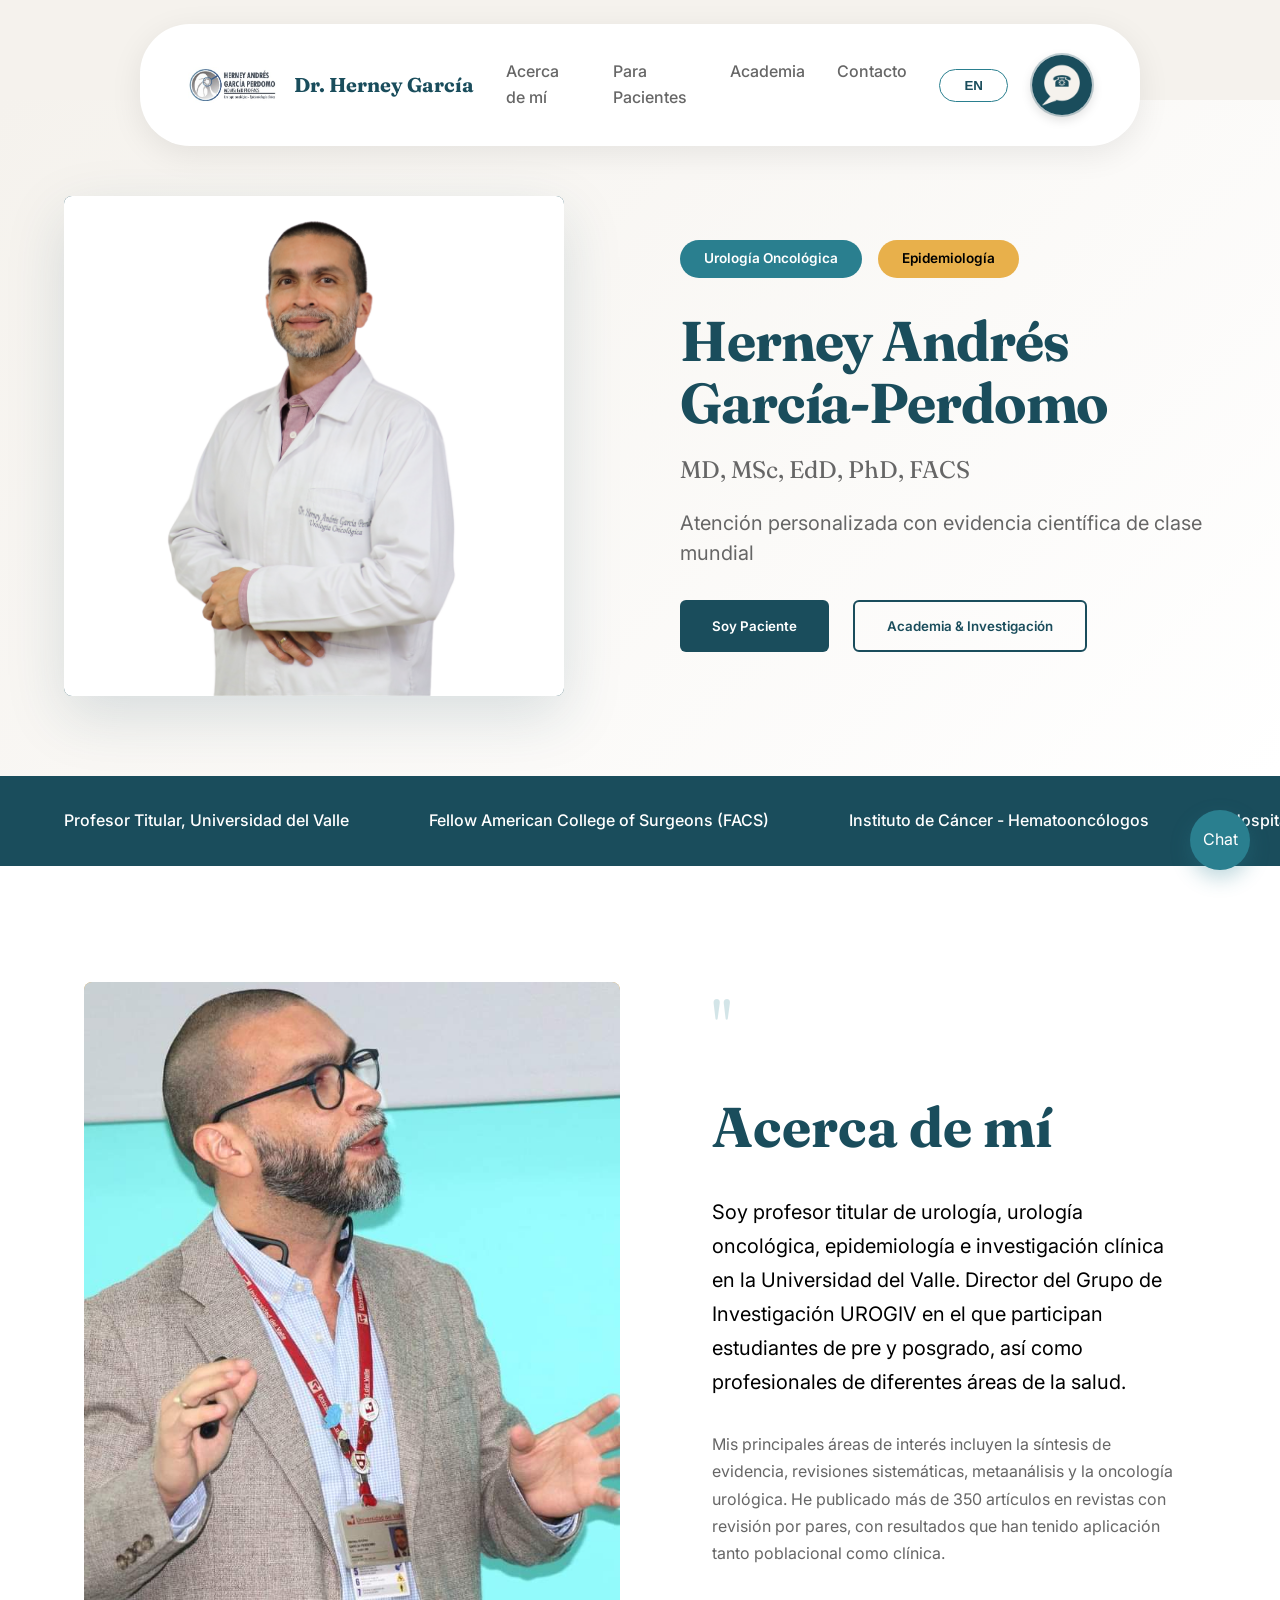
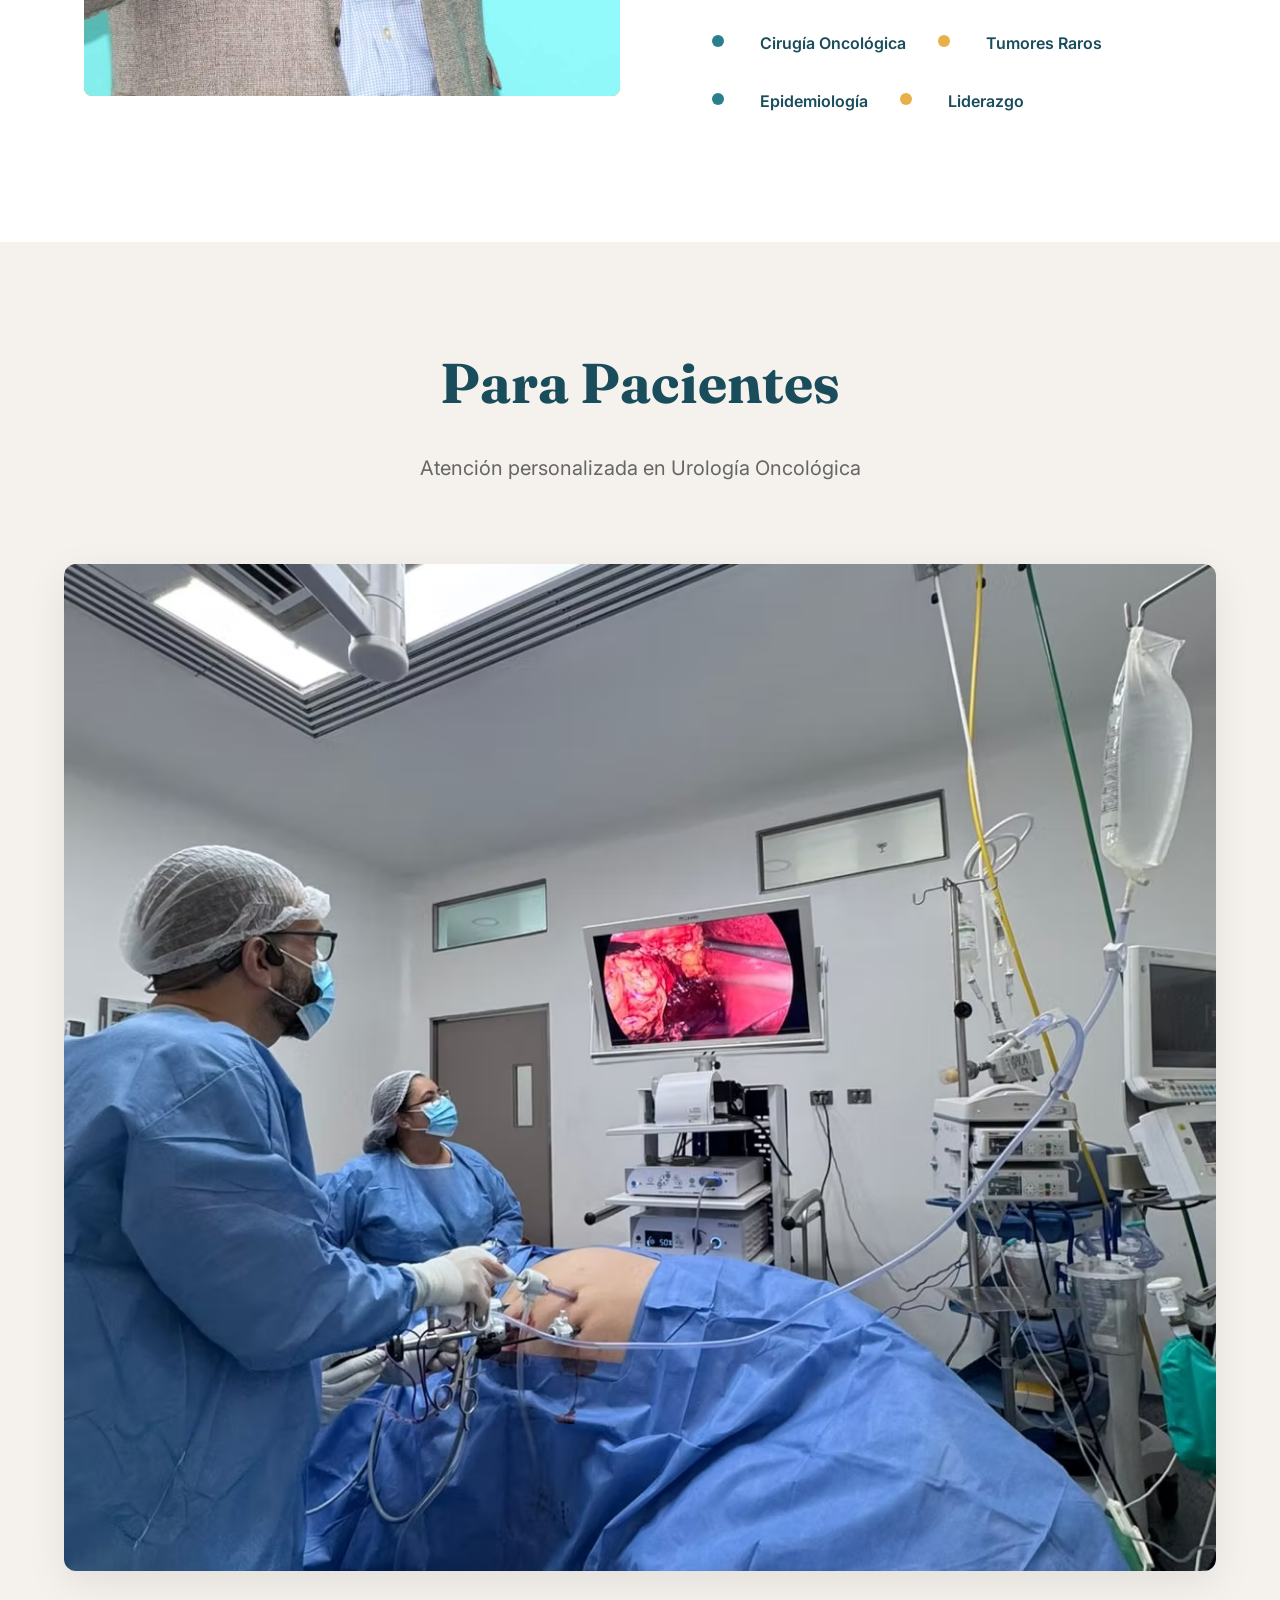
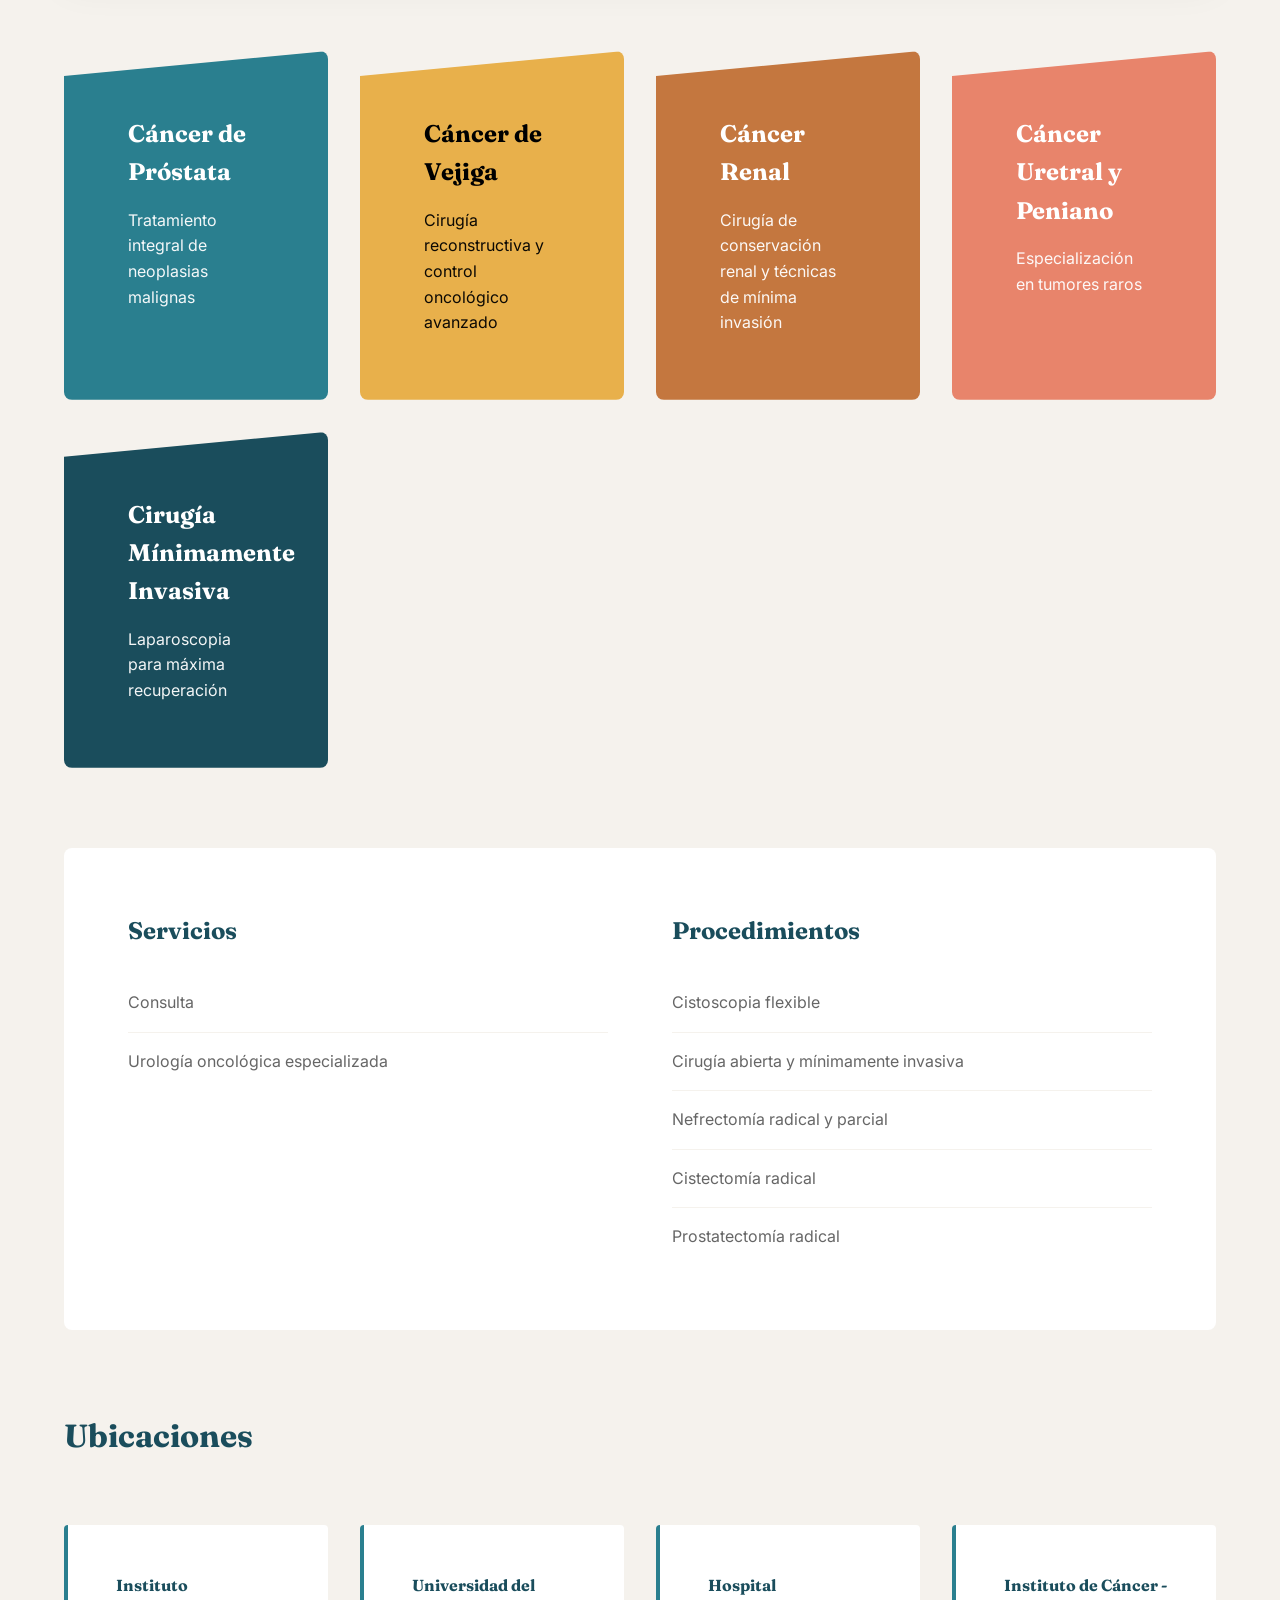
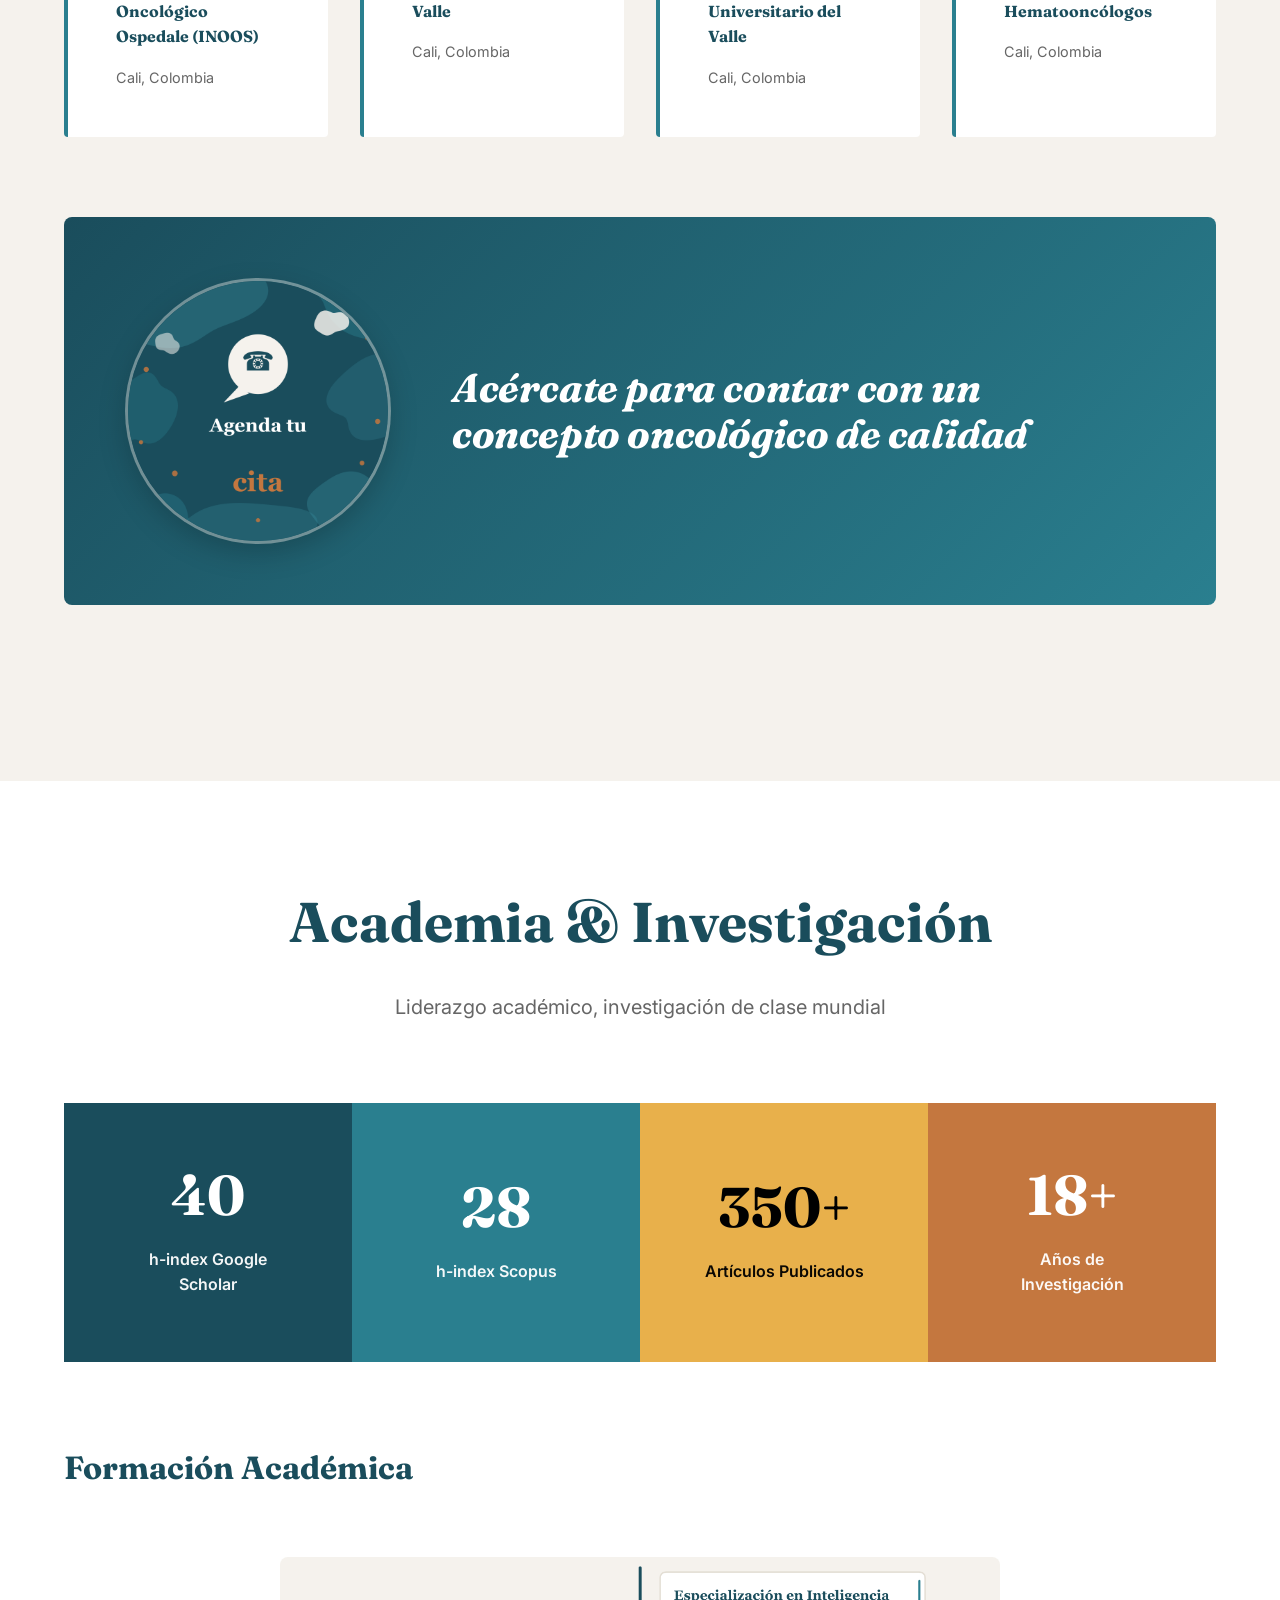
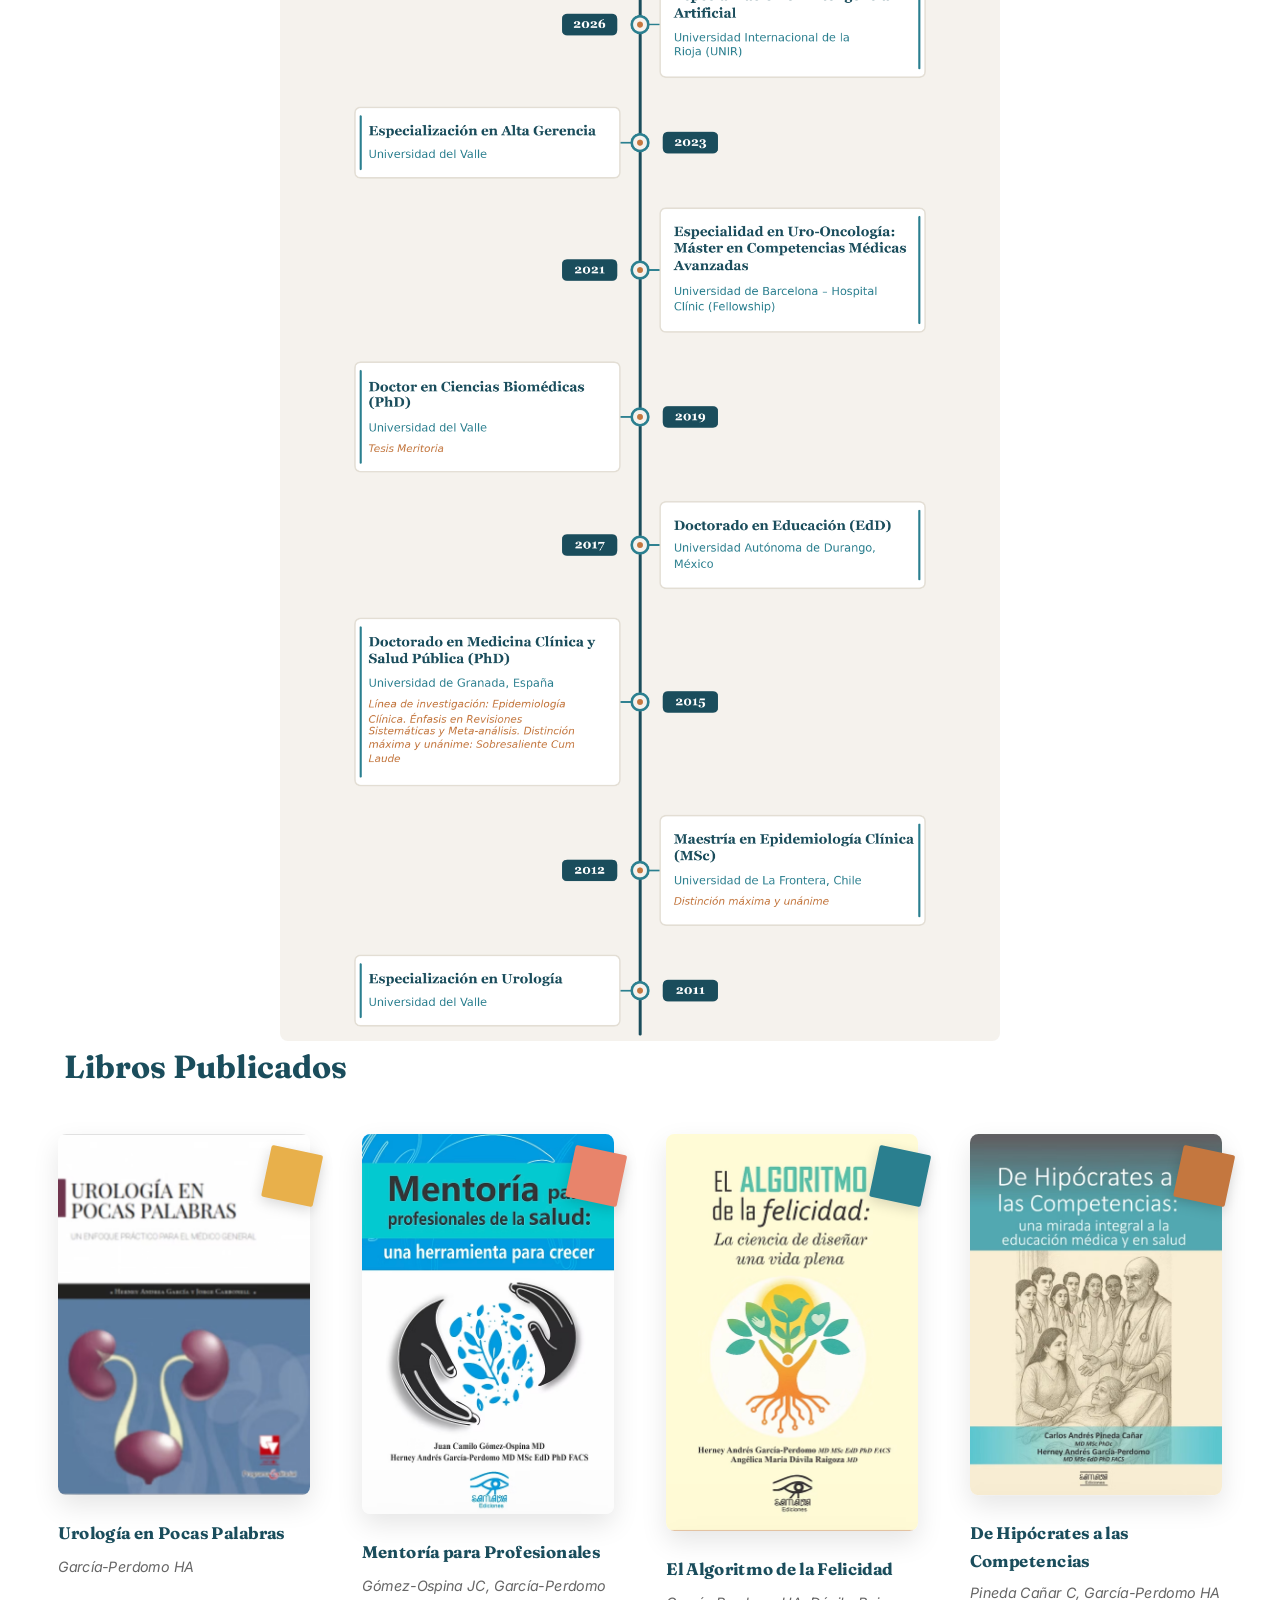
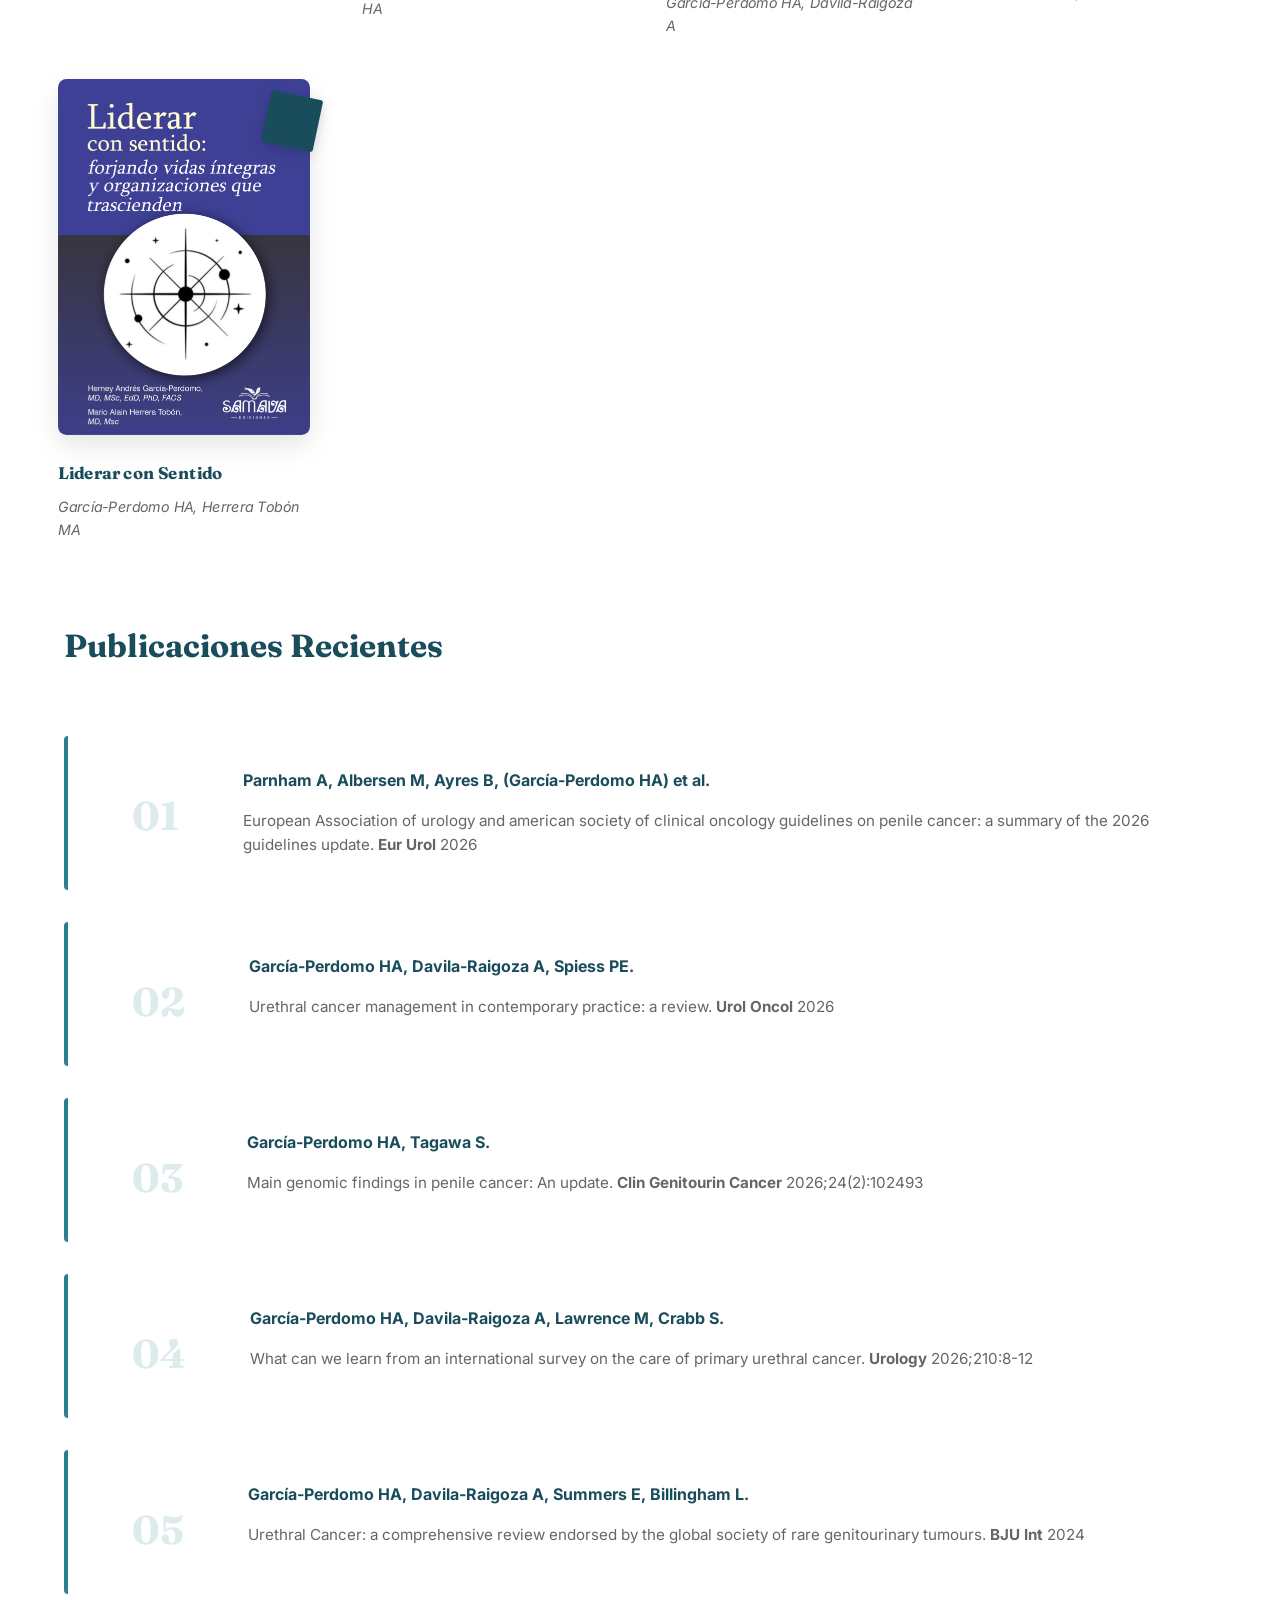
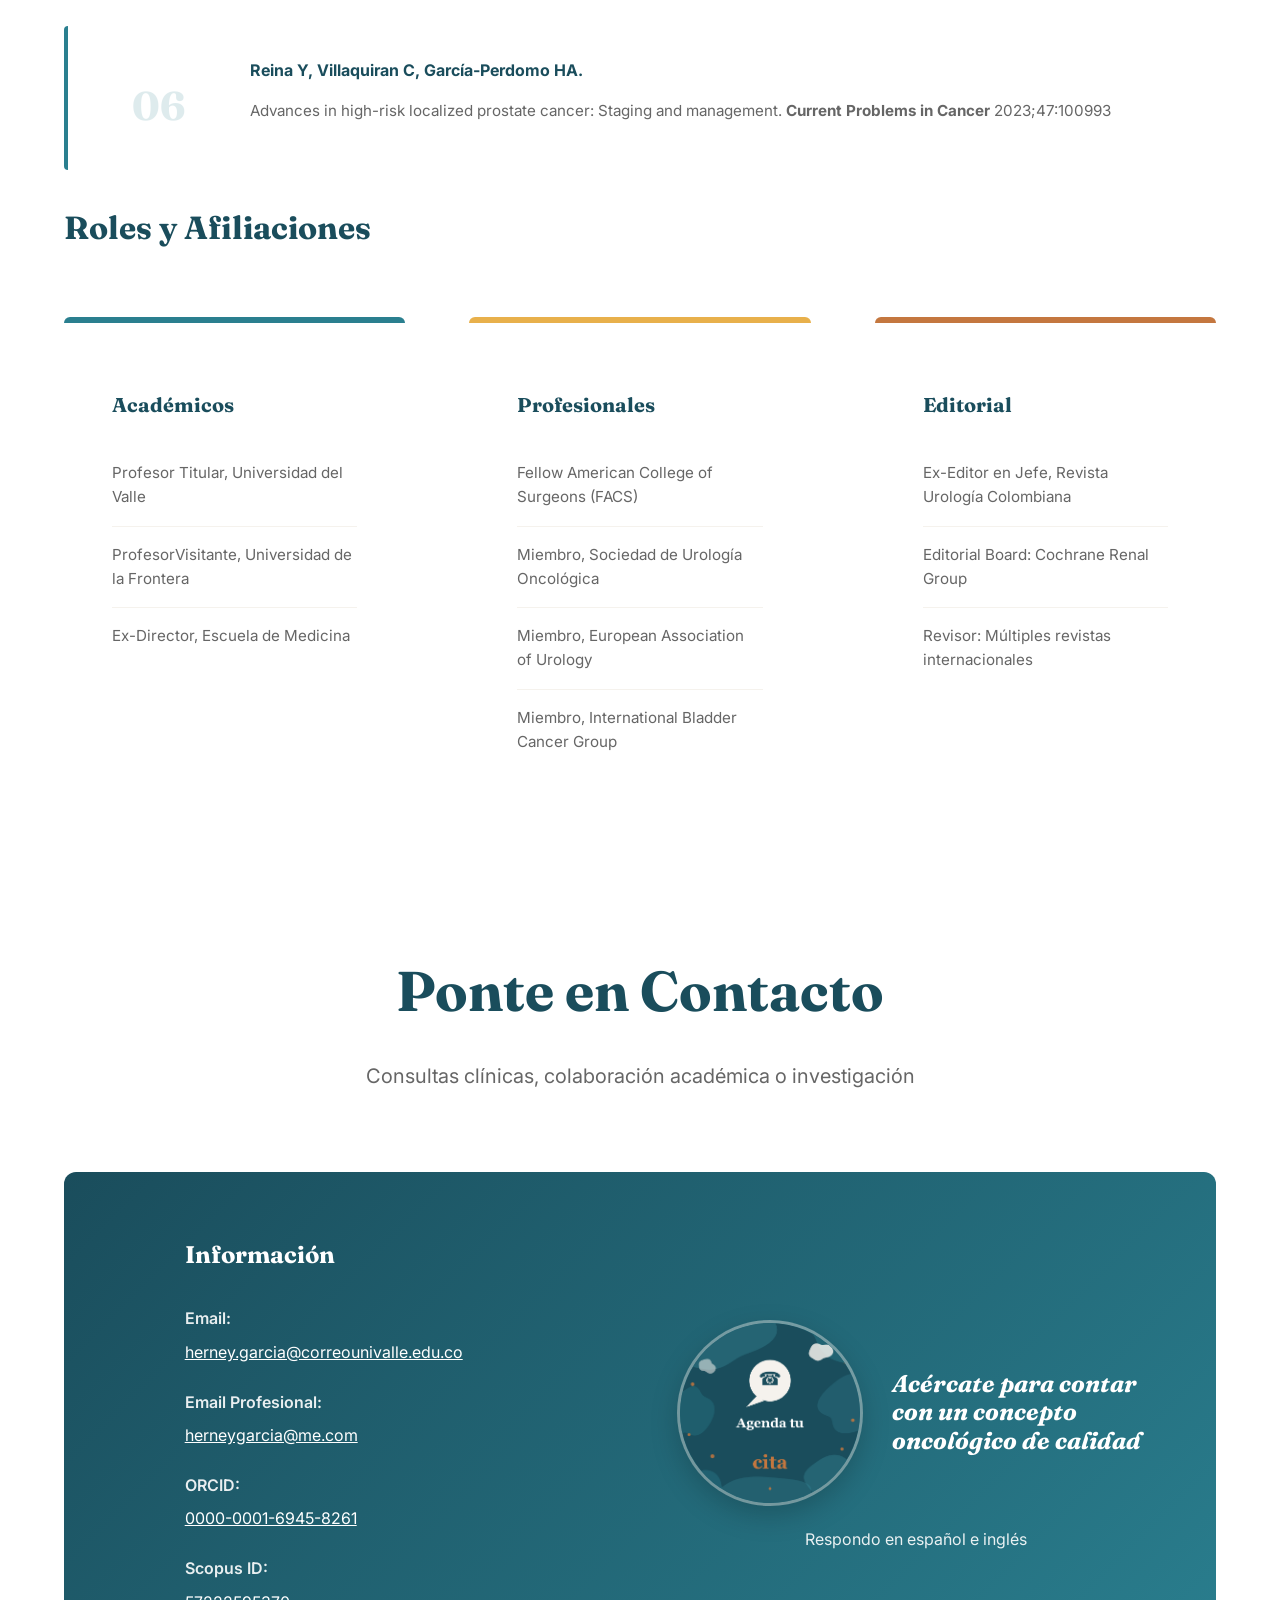
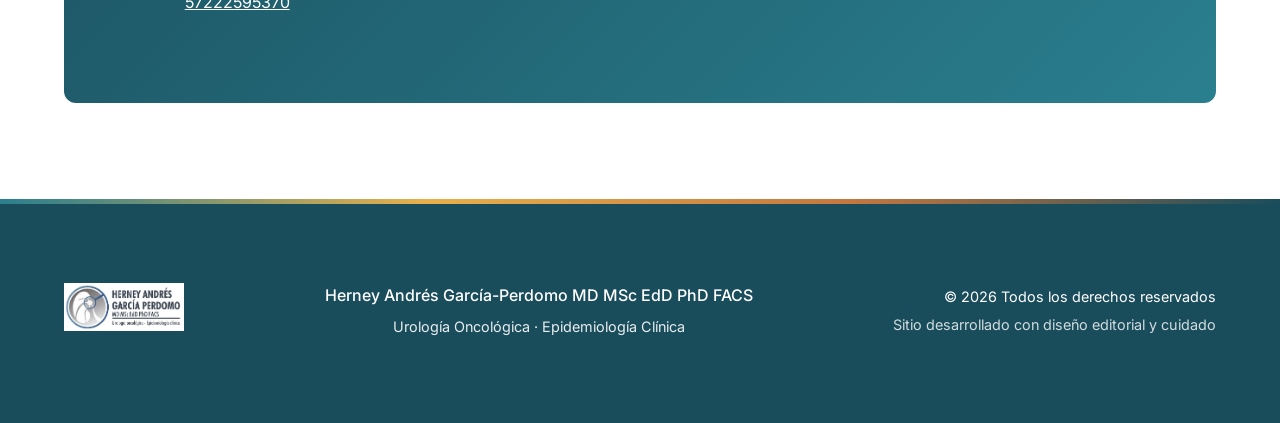
==== index.html @ b197c97f "Landing page bilingüe del Dr. Herney García-Perdomo Sitio estático (HTML/CSS/JS vanilla) con dos pág" ====
<!DOCTYPE html>
<html lang="es">

<head>
  <meta charset="UTF-8">
  <meta name="viewport" content="width=device-width, initial-scale=1.0">
  <title>Dr. Herney García-Perdomo | Urología Oncológica</title>
  <meta name="description" content="Especialista en Urología Oncológica y Epidemiología Clínica. Cali, Colombia.">

  <link rel="icon" href="favicon.ico" sizes="any">
  <link rel="icon" type="image/png" href="assets/favicon-512.png">
  <link rel="apple-touch-icon" href="assets/apple-touch-icon.png">

  <link rel="preconnect" href="https://fonts.googleapis.com">
  <link rel="preconnect" href="https://fonts.gstatic.com" crossorigin>
  <link href="https://fonts.googleapis.com/css2?family=Fraunces:ital,opsz,wght@0,72,600;0,72,700;1,72,700&family=Inter:wght@400;500;600&display=swap" rel="stylesheet">

  <link rel="stylesheet" href="styles.css">
</head>

<body lang="es">

  <!-- Floating Pill Navbar -->
  <nav class="navbar" id="navbar">
    <div class="navbar-container">
      <div class="navbar-logo">
        <img src="assets/logo.jpg" alt="Dr. Herney García-Perdomo" class="logo-mark">
        <span class="logo-text">Dr. Herney García</span>
      </div>

      <div class="navbar-menu">
        <a href="#acerca" class="nav-link" data-es="Acerca de mí" data-en="About Me"></a>
        <a href="#pacientes" class="nav-link" data-es="Para Pacientes" data-en="For Patients"></a>
        <a href="#academia" class="nav-link" data-es="Academia" data-en="Academia"></a>
        <a href="#contact" class="nav-link" data-es="Contacto" data-en="Contact"></a>
      </div>

      <div class="navbar-actions">
        <button class="lang-toggle" id="langToggle" aria-label="Cambiar idioma">
          <span class="lang-es">ES</span>
          <span class="lang-en">EN</span>
        </button>
        <a href="consulta-virtual.html" class="cta-circle-link cta-circle-nav">
          <img class="cta-circle" src="assets/cta_icon_circle.png" alt="Agenda tu cita"
            data-alt-es="Agenda tu cita" data-alt-en="Book your appointment">
        </a>
      </div>
    </div>
  </nav>

  <!-- Hero Section -->
  <section class="hero" id="hero">
    <div class="hero-container">
      <div class="hero-image">
        <div class="hero-blob">
          <img src="assets/portrait.png" alt="Dr. Herney Andrés García-Perdomo" class="hero-portrait">
        </div>
      </div>

      <div class="hero-content">
        <div class="hero-badges">
          <span class="badge" data-es="Urología Oncológica" data-en="Urologic Oncology"></span>
          <span class="badge" data-es="Epidemiología" data-en="Epidemiology"></span>
        </div>

        <h1 class="hero-title">
          <span class="title-line">Herney Andrés</span>
          <span class="title-line">García-Perdomo</span>
          <span class="hero-credentials">MD, MSc, EdD, PhD, FACS</span>
        </h1>

        <p class="hero-tagline" data-es="Atención personalizada con evidencia científica de clase mundial"
          data-en="Personalized care backed by world-class scientific evidence"></p>

        <div class="hero-buttons">
          <button class="btn btn-primary" id="btnPatients" data-es="Soy Paciente" data-en="I'm a Patient"></button>
          <button class="btn btn-secondary" id="btnAcademia" data-es="Academia & Investigación" data-en="Academia & Research"></button>
        </div>
      </div>
    </div>

    <!-- Floating Contact Button -->
    <a href="mailto:herney.garcia@correounivalle.edu.co?subject=Contacto&body=Hola%20Dr.%20García,%20me%20gustaría%20comunicarme%20contigo" class="floating-whatsapp" data-es="Chat" data-en="Chat" aria-label="Contact">
      <svg width="24" height="24" viewBox="0 0 24 24" fill="none" stroke="currentColor" stroke-width="2">
        <path d="M21 15a2 2 0 0 1-2 2H7l-4 4V5a2 2 0 0 1 2-2h14a2 2 0 0 1 2 2z"></path>
      </svg>
    </a>
  </section>

  <!-- Affiliations Marquee -->
  <section class="affiliations-marquee">
    <div class="marquee-container">
      <div class="marquee-content" id="marqueeContent">
        <span data-es="Profesor Titular, Universidad del Valle" data-en="Full Professor, Universidad del Valle"></span>
        <span data-es="Fellow American College of Surgeons (FACS)" data-en="Fellow American College of Surgeons (FACS)"></span>
        <span data-es="Instituto de Cáncer - Hematooncólogos" data-en="Instituto de Cáncer - Hematooncólogos"></span>
        <span data-es="Hospital Universitario del Valle" data-en="Hospital Universitario del Valle"></span>
        <span data-es="Instituto Oncológico Ospedale (INOOS)" data-en="Instituto Oncológico Ospedale (INOOS)"></span>
      </div>
    </div>
  </section>

  <!-- About Section -->
  <section class="section about" id="acerca">
    <div class="about-container">
      <div class="about-visual">
        <div class="about-frame">
          <img src="assets/about-portrait.jpg" alt="Dr. Herney García" class="about-image">
        </div>
      </div>

      <div class="about-content">
        <div class="about-mark">"</div>
        <h2 class="section-title" data-es="Acerca de mí" data-en="About Me"></h2>
        <p class="about-bio" data-es="Soy profesor titular de urología, urología oncológica, epidemiología e investigación clínica en la Universidad del Valle. Director del Grupo de Investigación UROGIV en el que participan estudiantes de pre y posgrado, así como profesionales de diferentes áreas de la salud."
          data-en="I am a full professor of urology, urologic oncology, epidemiology, and clinical research at Universidad del Valle. I direct the UROGIV Research Group, where undergraduate and graduate students work alongside healthcare professionals from different fields."></p>
        <p class="about-bio-extended" data-es="Mis principales áreas de interés incluyen la síntesis de evidencia, revisiones sistemáticas, metaanálisis y la oncología urológica. He publicado más de 350 artículos en revistas con revisión por pares, con resultados que han tenido aplicación tanto poblacional como clínica."
          data-en="My main areas of interest include evidence synthesis, systematic reviews, meta-analyses, and urologic oncology. I have published more than 350 peer-reviewed articles, with findings applied at both the population and clinical level."></p>

        <div class="trajectory-dots">
          <div class="trajectory-dot">
            <span class="dot-label" data-es="Cirugía Oncológica" data-en="Oncologic Surgery"></span>
          </div>
          <div class="trajectory-dot">
            <span class="dot-label" data-es="Tumores Raros" data-en="Rare Tumors"></span>
          </div>
          <div class="trajectory-dot">
            <span class="dot-label" data-es="Epidemiología" data-en="Epidemiology"></span>
          </div>
          <div class="trajectory-dot">
            <span class="dot-label" data-es="Liderazgo" data-en="Leadership"></span>
          </div>
        </div>
      </div>
    </div>
  </section>

  <!-- Patients Section -->
  <section class="section patients" id="pacientes">
    <div class="section-header">
      <h2 class="section-title" data-es="Para Pacientes" data-en="For Patients"></h2>
      <p class="section-subtitle" data-es="Atención personalizada en Urología Oncológica" data-en="Personalized Urologic Oncology Care"></p>
    </div>

    <div class="section-content">
      <!-- Surgery Visual -->
      <div class="surgery-showcase">
        <img src="assets/surgery.avif" alt="En quirófano" class="surgery-image">
      </div>

      <!-- Conditions Grid - Diagonal Cut Cards -->
      <div class="conditions-grid">
        <div class="condition-card condition-1">
          <h3 data-es="Cáncer de Próstata" data-en="Prostate Cancer"></h3>
          <p data-es="Tratamiento integral de neoplasias malignas" data-en="Comprehensive treatment of malignancies"></p>
        </div>
        <div class="condition-card condition-2">
          <h3 data-es="Cáncer de Vejiga" data-en="Bladder Cancer"></h3>
          <p data-es="Cirugía reconstructiva y control oncológico avanzado" data-en="Reconstructive surgery and advanced oncologic control"></p>
        </div>
        <div class="condition-card condition-3">
          <h3 data-es="Cáncer Renal" data-en="Kidney Cancer"></h3>
          <p data-es="Cirugía de conservación renal y técnicas de mínima invasión" data-en="Nephron-sparing surgery and minimally invasive techniques"></p>
        </div>
        <div class="condition-card condition-4">
          <h3 data-es="Cáncer Uretral y Peniano" data-en="Urethral & Penile Cancer"></h3>
          <p data-es="Especialización en tumores raros" data-en="Specialized care for rare tumors"></p>
        </div>
        <div class="condition-card condition-5">
          <h3 data-es="Cirugía Mínimamente Invasiva" data-en="Minimally Invasive Surgery"></h3>
          <p data-es="Laparoscopia para máxima recuperación" data-en="Laparoscopic techniques for optimal recovery"></p>
        </div>
      </div>

      <!-- Services & Procedures Panel -->
      <div class="services-panel">
        <div class="services-column">
          <h3 data-es="Servicios" data-en="Services"></h3>
          <ul class="services-list">
            <li data-es="Consulta" data-en="Consultation"></li>
            <li data-es="Urología oncológica especializada" data-en="Specialized urologic oncology"></li>
          </ul>
        </div>
        <div class="services-column">
          <h3 data-es="Procedimientos" data-en="Procedures"></h3>
          <ul class="procedures-list">
            <li data-es="Cistoscopia flexible" data-en="Flexible cystoscopy"></li>
            <li data-es="Cirugía abierta y mínimamente invasiva" data-en="Open and minimally invasive surgery"></li>
            <li data-es="Nefrectomía radical y parcial" data-en="Radical and partial nephrectomy"></li>
            <li data-es="Cistectomía radical" data-en="Radical cystectomy"></li>
            <li data-es="Prostatectomía radical" data-en="Radical prostatectomy"></li>
          </ul>
        </div>
      </div>

      <!-- Clinics Grid -->
      <div class="clinics-section">
        <h3 data-es="Ubicaciones" data-en="Locations"></h3>
        <div class="clinics-grid">
          <div class="clinic-card">
            <h4 data-es="Instituto Oncológico Ospedale (INOOS)" data-en="Instituto Oncológico Ospedale (INOOS)"></h4>
            <p data-es="Cali, Colombia" data-en="Cali, Colombia"></p>
          </div>
          <div class="clinic-card">
            <h4 data-es="Universidad del Valle" data-en="Universidad del Valle"></h4>
            <p data-es="Cali, Colombia" data-en="Cali, Colombia"></p>
          </div>
          <div class="clinic-card">
            <h4 data-es="Hospital Universitario del Valle" data-en="Hospital Universitario del Valle"></h4>
            <p data-es="Cali, Colombia" data-en="Cali, Colombia"></p>
          </div>
          <div class="clinic-card">
            <h4 data-es="Instituto de Cáncer - Hematooncólogos" data-en="Instituto de Cáncer - Hematooncólogos"></h4>
            <p data-es="Cali, Colombia" data-en="Cali, Colombia"></p>
          </div>
        </div>
      </div>

      <!-- Patient CTA -->
      <div class="patient-cta">
        <a href="consulta-virtual.html" class="cta-circle-link">
          <img class="cta-circle" src="assets/cta_es_circle.png" alt="Agenda tu cita"
            data-src-es="assets/cta_es_circle.png" data-src-en="assets/cta_en_circle.png"
            data-alt-es="Agenda tu cita" data-alt-en="Book your appointment">
        </a>
        <p class="patient-cta-phrase"
          data-es="Acércate para contar con un concepto oncológico de calidad"
          data-en="Reach out for a quality oncologic assessment"></p>
      </div>
    </div>
  </section>

  <!-- Academia Section -->
  <section class="section academia" id="academia">
    <div class="section-header">
      <h2 class="section-title" data-es="Academia & Investigación" data-en="Academia & Research"></h2>
      <p class="section-subtitle" data-es="Liderazgo académico, investigación de clase mundial" data-en="Academic leadership, world-class research"></p>
    </div>

    <div class="section-content">
      <!-- Research Metrics - Full Bleed Bands -->
      <div class="research-metrics">
        <div class="metric-band metric-1">
          <div class="metric-value">40</div>
          <div class="metric-label" data-es="h-index Google Scholar" data-en="h-index Google Scholar"></div>
        </div>
        <div class="metric-band metric-2">
          <div class="metric-value">28</div>
          <div class="metric-label" data-es="h-index Scopus" data-en="h-index Scopus"></div>
        </div>
        <div class="metric-band metric-3">
          <div class="metric-value">350+</div>
          <div class="metric-label" data-es="Artículos Publicados" data-en="Published Articles"></div>
        </div>
        <div class="metric-band metric-4">
          <div class="metric-value">18+</div>
          <div class="metric-label" data-es="Años de Investigación" data-en="Years of Research"></div>
        </div>
      </div>

      <!-- Education Timeline - Image -->
      <div class="education-section">
        <h3 data-es="Formación Académica" data-en="Formal Education"></h3>
        <div class="education-timeline-image">
          <img id="educationTimelineImg" src="assets/timeline_es.png" alt="Formación Académica" />
        </div>
      </div>

      <!-- Books Section - Fanned Cards -->
      <div class="books-section">
        <h3 data-es="Libros Publicados" data-en="Published Books"></h3>
        <div class="books-grid">
          <a href="https://libros.univalle.edu.co/index.php/programaeditorial/catalog/book/65" target="_blank" rel="noopener" class="book-card book-1">
            <div class="book-cover">
              <img src="assets/urologia.png" alt="Urología en Pocas Palabras" loading="lazy">
            </div>
            <div class="book-tag"></div>
            <div class="book-info">
              <h4 data-es="Urología en Pocas Palabras" data-en="Urology in a Nutshell"></h4>
              <p class="book-author">García-Perdomo HA</p>
            </div>
          </a>
          <a href="https://figshare.com/articles/book/Mentoria_para_profesionales_de_la_salud_Una_herramienta_para_crecer/25604952" target="_blank" rel="noopener" class="book-card book-2">
            <div class="book-cover">
              <img src="assets/mentoria.png" alt="Mentoría" loading="lazy">
            </div>
            <div class="book-tag"></div>
            <div class="book-info">
              <h4 data-es="Mentoría para Profesionales" data-en="Mentoring for Professionals"></h4>
              <p class="book-author">Gómez-Ospina JC, García-Perdomo HA</p>
            </div>
          </a>
          <a href="https://figshare.com/articles/book/El_algoritmo_de_la_felicidad_La_ciencia_de_dise_ar_una_vida_plena/29484134" target="_blank" rel="noopener" class="book-card book-3">
            <div class="book-cover">
              <img src="assets/felicidad.png" alt="El Algoritmo de la Felicidad" loading="lazy">
            </div>
            <div class="book-tag"></div>
            <div class="book-info">
              <h4 data-es="El Algoritmo de la Felicidad" data-en="The Algorithm of Happiness"></h4>
              <p class="book-author">García-Perdomo HA, Dávila-Raigoza A</p>
            </div>
          </a>
          <a href="https://figshare.com/articles/book/De_hipocrates_a_las_competencias_una_mirada_integral_a_la_educacion_medica_y_en_salud/31136665" target="_blank" rel="noopener" class="book-card book-4">
            <div class="book-cover">
              <img src="assets/hipocrates.png" alt="De Hipócrates" loading="lazy">
            </div>
            <div class="book-tag"></div>
            <div class="book-info">
              <h4 data-es="De Hipócrates a las Competencias" data-en="From Hippocrates to Competencies"></h4>
              <p class="book-author">Pineda Cañar C, García-Perdomo HA</p>
            </div>
          </a>
          <a href="https://doi.org/10.6084/m9.figshare.33111854" target="_blank" rel="noopener" class="book-card book-5">
            <div class="book-cover">
              <img src="assets/liderazgo.png" alt="Liderar con Sentido" loading="lazy">
            </div>
            <div class="book-tag"></div>
            <div class="book-info">
              <h4 data-es="Liderar con Sentido" data-en="Leading with Purpose"></h4>
              <p class="book-author">García-Perdomo HA, Herrera Tobón MA</p>
            </div>
          </a>
        </div>
      </div>

      <!-- Publications - Numbered Magazine Style -->
      <div class="publications-section">
        <h3 data-es="Publicaciones Recientes" data-en="Recent Publications"></h3>
        <div class="publications-list">
          <div class="publication-item">
            <span class="pub-number">01</span>
            <div class="pub-content">
              <p class="publication-title">Parnham A, Albersen M, Ayres B, (García-Perdomo HA) et al.</p>
              <p class="publication-details">European Association of urology and american society of clinical oncology guidelines on penile cancer: a summary of the 2026 guidelines update. <strong>Eur Urol</strong> 2026</p>
            </div>
          </div>
          <div class="publication-item">
            <span class="pub-number">02</span>
            <div class="pub-content">
              <p class="publication-title">García-Perdomo HA, Davila-Raigoza A, Spiess PE.</p>
              <p class="publication-details">Urethral cancer management in contemporary practice: a review. <strong>Urol Oncol</strong> 2026</p>
            </div>
          </div>
          <div class="publication-item">
            <span class="pub-number">03</span>
            <div class="pub-content">
              <p class="publication-title">García-Perdomo HA, Tagawa S.</p>
              <p class="publication-details">Main genomic findings in penile cancer: An update. <strong>Clin Genitourin Cancer</strong> 2026;24(2):102493</p>
            </div>
          </div>
          <div class="publication-item">
            <span class="pub-number">04</span>
            <div class="pub-content">
              <p class="publication-title">García-Perdomo HA, Davila-Raigoza A, Lawrence M, Crabb S.</p>
              <p class="publication-details">What can we learn from an international survey on the care of primary urethral cancer. <strong>Urology</strong> 2026;210:8-12</p>
            </div>
          </div>
          <div class="publication-item">
            <span class="pub-number">05</span>
            <div class="pub-content">
              <p class="publication-title">García-Perdomo HA, Davila-Raigoza A, Summers E, Billingham L.</p>
              <p class="publication-details">Urethral Cancer: a comprehensive review endorsed by the global society of rare genitourinary tumours. <strong>BJU Int</strong> 2024</p>
            </div>
          </div>
          <div class="publication-item">
            <span class="pub-number">06</span>
            <div class="pub-content">
              <p class="publication-title">Reina Y, Villaquiran C, García-Perdomo HA.</p>
              <p class="publication-details">Advances in high-risk localized prostate cancer: Staging and management. <strong>Current Problems in Cancer</strong> 2023;47:100993</p>
            </div>
          </div>
        </div>
      </div>

      <!-- Roles & Affiliations -->
      <div class="roles-section">
        <h3 data-es="Roles y Afiliaciones" data-en="Roles & Affiliations"></h3>
        <div class="roles-grid">
          <div class="role-card role-academic">
            <div class="role-tab"></div>
            <h4 data-es="Académicos" data-en="Academic"></h4>
            <ul>
              <li data-es="Profesor Titular, Universidad del Valle" data-en="Full Professor, Universidad del Valle"></li>
              <li data-es="ProfesorVisitante, Universidad de la Frontera" data-en="Visiting Professor, Universidad de la Frontera"></li>
              <li data-es="Ex-Director, Escuela de Medicina" data-en="Former Director, Escuela de Medicina"></li>
            </ul>
          </div>
          <div class="role-card role-professional">
            <div class="role-tab"></div>
            <h4 data-es="Profesionales" data-en="Professional"></h4>
            <ul>
              <li data-es="Fellow American College of Surgeons (FACS)" data-en="Fellow American College of Surgeons (FACS)"></li>
              <li data-es="Miembro, Sociedad de Urología Oncológica" data-en="Member, Society of Urologic Oncology"></li>
              <li data-es="Miembro, European Association of Urology" data-en="Member, European Association of Urology"></li>
              <li data-es="Miembro, International Bladder Cancer Group" data-en="Member, International Bladder Cancer Group"></li>
            </ul>
          </div>
          <div class="role-card role-editorial">
            <div class="role-tab"></div>
            <h4 data-es="Editorial" data-en="Editorial"></h4>
            <ul>
              <li data-es="Ex-Editor en Jefe, Revista Urología Colombiana" data-en="Former Editor-in-Chief, Revista Urología Colombiana"></li>
              <li data-es="Editorial Board: Cochrane Renal Group" data-en="Editorial Board: Cochrane Renal Group"></li>
              <li data-es="Revisor: Múltiples revistas internacionales" data-en="Reviewer: multiple international journals"></li>
            </ul>
          </div>
        </div>
      </div>
    </div>
  </section>

  <!-- Contact Section -->
  <section class="section contact" id="contact">
    <div class="contact-header">
      <h2 class="section-title" data-es="Ponte en Contacto" data-en="Get in Touch"></h2>
      <p class="section-subtitle" data-es="Consultas clínicas, colaboración académica o investigación"
        data-en="Clinical consultations, academic collaboration, or research inquiries"></p>
    </div>

    <div class="contact-container">
      <div class="contact-details">
        <h3 data-es="Información" data-en="Information"></h3>
        <div class="contact-item">
          <span data-es="Email:" data-en="Email:"></span>
          <a href="mailto:herney.garcia@correounivalle.edu.co">herney.garcia@correounivalle.edu.co</a>
        </div>
        <div class="contact-item">
          <span data-es="Email Profesional:" data-en="Professional Email:"></span>
          <a href="mailto:herneygarcia@me.com">herneygarcia@me.com</a>
        </div>
        <div class="contact-item">
          <span data-es="ORCID:" data-en="ORCID:"></span>
          <a href="https://orcid.org/0000-0001-6945-8261" target="_blank">0000-0001-6945-8261</a>
        </div>
        <div class="contact-item">
          <span data-es="Scopus ID:" data-en="Scopus ID:"></span>
          <a href="https://www.scopus.com/authid/detail.uri?authorId=57222595370" target="_blank">57222595370</a>
        </div>
      </div>

      <div class="contact-cta">
        <div class="contact-cta-row">
          <a href="consulta-virtual.html" class="cta-circle-link">
            <img class="cta-circle" src="assets/cta_es_circle.png" alt="Agenda tu cita"
              data-src-es="assets/cta_es_circle.png" data-src-en="assets/cta_en_circle.png"
              data-alt-es="Agenda tu cita" data-alt-en="Book your appointment">
          </a>
          <p class="contact-cta-phrase"
            data-es="Acércate para contar con un concepto oncológico de calidad"
            data-en="Reach out for a quality oncologic assessment"></p>
        </div>
        <p class="contact-note" data-es="Respondo en español e inglés" data-en="I respond in Spanish and English"></p>
      </div>
    </div>
  </section>

  <!-- Footer -->
  <footer class="footer">
    <div class="footer-stripe"></div>
    <div class="footer-content">
      <div class="footer-logo">
        <img src="assets/logo.jpg" alt="Dr. Herney García-Perdomo" class="footer-logo-img">
      </div>
      <div class="footer-center">
        <p class="footer-name">Herney Andrés García-Perdomo MD MSc EdD PhD FACS</p>
        <p class="footer-specialty" data-es="Urología Oncológica · Epidemiología Clínica" data-en="Urologic Oncology · Clinical Epidemiology"></p>
      </div>
      <div class="footer-right">
        <p data-es="© 2026 Todos los derechos reservados" data-en="© 2026 All rights reserved"></p>
        <p class="footer-credit" data-es="Sitio desarrollado con diseño editorial y cuidado" data-en="Site crafted with editorial design and care"></p>
      </div>
    </div>
  </footer>

  <script src="script.js"></script>
</body>

</html>
---- styles.css ----
/* ========================================
   V2 BOLD EDITORIAL REDESIGN
   ======================================== */

:root {
  /* Brand Color Palette */
  --color-navy: #1a4d5c;
  --color-teal: #2a7f8f;
  --color-cream: #f5f2ed;
  --color-orange: #c4773f;
  --color-mustard: #e8b04b;
  --color-terracotta: #e8846b;
  --color-white: #ffffff;
  --color-black: #000000;
  --color-gray: #666666;

  /* Spacing */
  --spacing-xs: 0.5rem;
  --spacing-sm: 1rem;
  --spacing-md: 1.5rem;
  --spacing-lg: 2rem;
  --spacing-xl: 3rem;
  --spacing-2xl: 4rem;
  --spacing-3xl: 5rem;
  --spacing-4xl: 6rem;

  /* Typography */
  --font-display: 'Fraunces', serif;
  --font-body: 'Inter', sans-serif;
  --font-size-base: 1rem;
  --font-size-lg: 1.25rem;
  --font-size-xl: 1.5rem;
  --font-size-2xl: 2rem;
  --font-size-3xl: 2.5rem;
  --font-size-4xl: 3.5rem;

  /* Z-index */
  --z-navbar: 1000;
  --z-floating: 999;
}

* {
  margin: 0;
  padding: 0;
  box-sizing: border-box;
}

html, body {
  font-family: var(--font-body);
  color: var(--color-black);
  background-color: var(--color-cream);
  line-height: 1.6;
  overflow-x: hidden;
}

@media (prefers-color-scheme: dark) {
  :root:not([data-theme="light"]) {
    --color-cream: #1a1a1a;
    --color-white: #2a2a2a;
    --color-black: #f0f0f0;
    --color-gray: #cccccc;
  }
}

[data-theme="dark"] {
  --color-cream: #1a1a1a;
  --color-white: #2a2a2a;
  --color-black: #f0f0f0;
  --color-gray: #cccccc;
}

/* ========================================
   NAVIGATION - FLOATING PILL
   ======================================== */

.navbar {
  position: fixed;
  top: var(--spacing-md);
  left: 50%;
  transform: translateX(-50%);
  background: var(--color-white);
  border-radius: 50px;
  padding: var(--spacing-sm) var(--spacing-xl);
  box-shadow: 0 8px 32px rgba(0, 0, 0, 0.08);
  z-index: var(--z-navbar);
  width: calc(100% - var(--spacing-2xl));
  max-width: 1000px;
  transition: all 0.3s ease;
}

.navbar.shrink {
  padding: var(--spacing-xs) var(--spacing-lg);
  top: var(--spacing-sm);
}

.navbar-container {
  display: flex;
  align-items: center;
  justify-content: space-between;
  /* 4rem de gap desbordaba el pill: el CTA se salia por el borde derecho */
  gap: var(--spacing-lg);
}

.navbar-logo {
  display: flex;
  align-items: center;
  gap: var(--spacing-sm);
  font-family: var(--font-display);
  font-size: var(--font-size-lg);
  font-weight: 700;
  text-decoration: none;
  color: var(--color-navy);
}

.logo-mark {
  width: 90px;
  height: 90px;
  object-fit: contain;
}

.navbar-menu {
  display: flex;
  gap: var(--spacing-lg);
  flex-grow: 1;
  flex-shrink: 1;
  min-width: 0;
  justify-content: center;
}

.nav-link {
  font-size: var(--font-size-sm);
  font-weight: 500;
  color: var(--color-gray);
  text-decoration: none;
  transition: color 0.2s ease;
  cursor: pointer;
}

.nav-link:hover {
  color: var(--color-navy);
  border-bottom: 2px solid var(--color-teal);
}

.navbar-actions {
  display: flex;
  align-items: center;
  gap: var(--spacing-md);
  flex-shrink: 0;
}

.navbar-logo {
  flex-shrink: 0;
}

/* Franja intermedia: el menu sigue visible pero el espacio ya no alcanza */
@media (max-width: 1100px) {
  .navbar-container {
    gap: var(--spacing-md);
  }

  .navbar-menu {
    gap: var(--spacing-md);
  }

  .navbar {
    padding: var(--spacing-sm) var(--spacing-lg);
  }
}

.lang-toggle {
  background: transparent;
  border: 1px solid var(--color-teal);
  border-radius: 20px;
  padding: var(--spacing-xs) var(--spacing-md);
  color: var(--color-navy);
  font-weight: 600;
  cursor: pointer;
  transition: all 0.2s ease;
}

.lang-toggle:hover {
  background: var(--color-teal);
  color: var(--color-white);
}

.btn {
  padding: var(--spacing-sm) var(--spacing-lg);
  border: none;
  border-radius: 6px;
  font-family: var(--font-body);
  font-weight: 600;
  cursor: pointer;
  text-decoration: none;
  display: inline-block;
  transition: all 0.2s ease;
}

.btn-cta {
  background: var(--color-navy);
  color: var(--color-white);
  padding: var(--spacing-sm) var(--spacing-lg);
  border-radius: 6px;
  font-size: 0.9rem;
}

.btn-cta:hover {
  background: var(--color-teal);
  transform: translateY(-2px);
}

@media (max-width: 768px) {
  .navbar {
    width: 95%;
    padding: var(--spacing-sm) var(--spacing-lg);
  }

  .navbar-container {
    gap: var(--spacing-lg);
  }

  .navbar-menu {
    display: none;
  }
}

/* ========================================
   HERO SECTION
   ======================================== */

.hero {
  padding: var(--spacing-4xl) var(--spacing-2xl) var(--spacing-3xl);
  margin-top: 100px;
  background: linear-gradient(135deg, var(--color-cream) 0%, var(--color-white) 100%);
  position: relative;
}

.hero-container {
  max-width: 1200px;
  margin: 0 auto;
  display: grid;
  grid-template-columns: 1fr 1fr;
  gap: var(--spacing-3xl);
  align-items: center;
}

.hero-blob {
  position: relative;
  width: 100%;
  max-width: 500px;
  aspect-ratio: 1;
  overflow: hidden;
  border-radius: 8px;
  background: var(--color-navy);
  box-shadow: 0 20px 60px rgba(26, 77, 92, 0.15);
}

.hero-portrait {
  width: 100%;
  height: 100%;
  object-fit: contain;
  background: var(--color-white);
}

.hero-badges {
  display: flex;
  flex-wrap: wrap;
  gap: var(--spacing-sm);
  margin-bottom: var(--spacing-lg);
}

.badge {
  display: inline-block;
  background: var(--color-teal);
  color: var(--color-white);
  padding: var(--spacing-xs) var(--spacing-md);
  border-radius: 20px;
  font-size: 0.85rem;
  font-weight: 600;
  transform: rotate(-2deg);
}

.badge:nth-child(2n) {
  background: var(--color-mustard);
  color: var(--color-black);
  transform: rotate(2deg);
}

.hero-title {
  font-family: var(--font-display);
  font-size: var(--font-size-4xl);
  font-weight: 700;
  line-height: 1.1;
  margin-bottom: var(--spacing-md);
  color: var(--color-navy);
}

.title-line {
  display: block;
  letter-spacing: -0.02em;
}

.hero-credentials {
  display: block;
  font-size: var(--font-size-xl);
  font-weight: 400;
  color: var(--color-gray);
  margin-top: var(--spacing-md);
}

.hero-tagline {
  font-size: var(--font-size-lg);
  color: var(--color-gray);
  margin-bottom: var(--spacing-lg);
  line-height: 1.5;
}

.hero-buttons {
  display: flex;
  gap: var(--spacing-md);
}

.btn-primary {
  background: var(--color-navy);
  color: var(--color-white);
}

.btn-primary:hover {
  background: var(--color-teal);
  transform: translateY(-3px);
  box-shadow: 0 10px 25px rgba(42, 127, 143, 0.2);
}

.btn-secondary {
  background: transparent;
  color: var(--color-navy);
  border: 2px solid var(--color-navy);
}

.btn-secondary:hover {
  background: var(--color-navy);
  color: var(--color-white);
}

/* Floating Contact Button */
.floating-whatsapp {
  position: fixed;
  bottom: 30px;
  right: 30px;
  background: var(--color-teal);
  color: white;
  width: 60px;
  height: 60px;
  border-radius: 50%;
  display: flex;
  align-items: center;
  justify-content: center;
  text-decoration: none;
  box-shadow: 0 8px 20px rgba(42, 127, 143, 0.3);
  transition: all 0.3s ease;
  z-index: var(--z-floating);
}

.floating-whatsapp:hover {
  transform: scale(1.1) translateY(-5px);
  box-shadow: 0 12px 30px rgba(42, 127, 143, 0.4);
  background: var(--color-navy);
}

@media (max-width: 768px) {
  .hero {
    padding: var(--spacing-2xl) var(--spacing-lg) var(--spacing-2xl);
    margin-top: 80px;
  }

  .hero-container {
    grid-template-columns: 1fr;
    gap: var(--spacing-2xl);
  }

  .hero-title {
    font-size: var(--font-size-3xl);
  }

  .hero-buttons {
    flex-wrap: wrap;
  }

  .floating-whatsapp {
    bottom: 20px;
    right: 20px;
  }
}

/* ========================================
   AFFILIATIONS MARQUEE
   ======================================== */

.affiliations-marquee {
  background: var(--color-navy);
  color: var(--color-white);
  overflow: hidden;
  padding: var(--spacing-lg) 0;
}

.marquee-container {
  width: 100%;
  overflow: hidden;
}

.marquee-content {
  display: flex;
  gap: var(--spacing-3xl);
  white-space: nowrap;
  animation: marquee 30s linear infinite;
  padding-left: var(--spacing-2xl);
}

.marquee-content span {
  font-size: var(--font-size-sm);
  font-weight: 500;
  flex-shrink: 0;
}

@keyframes marquee {
  0% {
    transform: translateX(0);
  }
  100% {
    transform: translateX(-50%);
  }
}

@media (max-width: 768px) {
  .marquee-content {
    gap: var(--spacing-2xl);
    animation: marquee 20s linear infinite;
  }

  .marquee-content span {
    font-size: 0.85rem;
  }
}

/* ========================================
   SECTION STYLING
   ======================================== */

.section {
  padding: var(--spacing-4xl) var(--spacing-2xl);
}

.section-header {
  text-align: center;
  margin-bottom: var(--spacing-3xl);
}

.section-title {
  font-family: var(--font-display);
  font-size: var(--font-size-4xl);
  font-weight: 700;
  color: var(--color-navy);
  margin-bottom: var(--spacing-md);
}

.section-subtitle {
  font-size: var(--font-size-lg);
  color: var(--color-gray);
}

.section-content {
  max-width: 1200px;
  margin: 0 auto;
}

/* ========================================
   ABOUT SECTION
   ======================================== */

.about {
  background: var(--color-white);
}

.about-container {
  display: grid;
  grid-template-columns: 1fr 1fr;
  gap: var(--spacing-3xl);
  align-items: start;
  max-width: 1200px;
  margin: 0 auto;
}

.about-visual {
  position: relative;
}

.about-frame {
  position: relative;
  width: 100%;
  aspect-ratio: 3/4;
  background: var(--color-mustard);
  transform: translate(20px, 20px);
  border-radius: 8px;
  overflow: hidden;
}

.about-image {
  width: 100%;
  height: 100%;
  object-fit: cover;
  position: relative;
  z-index: 2;
}

.about-content {
  padding: var(--spacing-lg);
}

.about-mark {
  font-family: var(--font-display);
  font-size: 4rem;
  color: var(--color-teal);
  opacity: 0.2;
  line-height: 1;
  margin-bottom: var(--spacing-md);
}

.about-bio {
  font-size: var(--font-size-lg);
  color: var(--color-black);
  margin-bottom: var(--spacing-lg);
  line-height: 1.7;
}

.about-bio-extended {
  font-size: var(--font-size-base);
  color: var(--color-gray);
  margin-bottom: var(--spacing-lg);
  line-height: 1.7;
}

.trajectory-dots {
  display: flex;
  flex-wrap: wrap;
  gap: var(--spacing-lg);
  margin-top: var(--spacing-2xl);
}

.trajectory-dot {
  position: relative;
  padding-left: var(--spacing-xl);
  font-size: var(--font-size-sm);
}

.trajectory-dot::before {
  content: '';
  position: absolute;
  left: 0;
  top: 4px;
  width: 12px;
  height: 12px;
  border-radius: 50%;
  background: var(--color-teal);
}

.trajectory-dot:nth-child(2n)::before {
  background: var(--color-mustard);
}

.dot-label {
  color: var(--color-navy);
  font-weight: 600;
}

@media (max-width: 768px) {
  .about-container {
    grid-template-columns: 1fr;
  }

  .about-frame {
    aspect-ratio: 1;
  }

  .section {
    padding: var(--spacing-2xl) var(--spacing-lg);
  }

  .section-title {
    font-size: var(--font-size-3xl);
  }
}

/* ========================================
   PATIENTS SECTION - CONDITION CARDS
   ======================================== */

.patients {
  background: var(--color-cream);
}

.surgery-showcase {
  margin-bottom: var(--spacing-3xl);
  border-radius: 12px;
  overflow: hidden;
  box-shadow: 0 12px 40px rgba(0, 0, 0, 0.08);
}

.surgery-image {
  width: 100%;
  height: auto;
  display: block;
}

.conditions-grid {
  display: grid;
  grid-template-columns: repeat(auto-fit, minmax(250px, 1fr));
  gap: var(--spacing-lg);
  margin-bottom: var(--spacing-3xl);
}

.condition-card {
  padding: var(--spacing-2xl);
  border-radius: 8px;
  color: var(--color-black);
  position: relative;
  overflow: hidden;
  clip-path: polygon(0 25px, 100% 0, 100% 100%, 0 100%);
  transition: all 0.3s ease;
  opacity: 0;
  transform: translateY(20px);
}

.condition-1 {
  background: var(--color-teal);
  color: var(--color-white);
}

.condition-2 {
  background: var(--color-mustard);
}

.condition-3 {
  background: var(--color-orange);
  color: var(--color-white);
}

.condition-4 {
  background: var(--color-terracotta);
  color: var(--color-white);
}

.condition-5 {
  background: var(--color-navy);
  color: var(--color-white);
}

.condition-card h3 {
  font-family: var(--font-display);
  font-size: var(--font-size-xl);
  font-weight: 700;
  margin-bottom: var(--spacing-sm);
}

.condition-card p {
  font-size: var(--font-size-sm);
  opacity: 0.95;
}

.condition-card:hover {
  transform: translateY(-8px);
  box-shadow: 0 15px 40px rgba(0, 0, 0, 0.15);
}

/* ========================================
   SERVICES PANEL
   ======================================== */

.services-panel {
  display: grid;
  grid-template-columns: 1fr 1fr;
  gap: var(--spacing-2xl);
  margin-bottom: var(--spacing-3xl);
  padding: var(--spacing-2xl);
  background: var(--color-white);
  border-radius: 8px;
}

.services-column h3,
.services-column h3 {
  font-family: var(--font-display);
  font-size: var(--font-size-xl);
  color: var(--color-navy);
  margin-bottom: var(--spacing-md);
}

.services-list, .procedures-list {
  list-style: none;
}

.services-list li, .procedures-list li {
  padding: var(--spacing-sm) 0;
  color: var(--color-gray);
  border-bottom: 1px solid var(--color-cream);
}

.services-list li:last-child, .procedures-list li:last-child {
  border-bottom: none;
}

/* ========================================
   CLINICS GRID
   ======================================== */

.clinics-section h3 {
  font-family: var(--font-display);
  font-size: var(--font-size-2xl);
  color: var(--color-navy);
  margin-bottom: var(--spacing-2xl);
}

.clinics-grid {
  display: grid;
  grid-template-columns: repeat(auto-fit, minmax(220px, 1fr));
  gap: var(--spacing-lg);
  margin-bottom: var(--spacing-3xl);
}

.clinic-card {
  padding: var(--spacing-xl);
  background: var(--color-white);
  border-left: 4px solid var(--color-teal);
  border-radius: 4px;
  transition: all 0.3s ease;
}

.clinic-card:hover {
  box-shadow: 0 8px 20px rgba(42, 127, 143, 0.15);
  transform: translateY(-4px);
}

.clinic-card h4 {
  font-family: var(--font-display);
  font-size: var(--font-size-base);
  color: var(--color-navy);
  margin-bottom: var(--spacing-sm);
  font-weight: 700;
}

.clinic-card p {
  color: var(--color-gray);
  font-size: 0.9rem;
}

/* ========================================
   PATIENT CTA
   ======================================== */

.patient-cta {
  display: grid;
  grid-template-columns: auto 1fr;
  align-items: center;
  gap: var(--spacing-2xl);
  text-align: left;
  padding: var(--spacing-2xl);
  background: linear-gradient(135deg, var(--color-navy) 0%, var(--color-teal) 100%);
  color: var(--color-white);
  border-radius: 8px;
  margin-bottom: var(--spacing-3xl);
}

.patient-cta .cta-circle-link {
  margin-bottom: 0;
}

.patient-cta-phrase {
  margin: 0;
  font-family: var(--font-display);
  font-style: italic;
  font-weight: 700;
  font-size: var(--font-size-3xl);
  line-height: 1.15;
  letter-spacing: -0.01em;
  color: var(--color-white);
  text-wrap: balance;
}

@media (max-width: 768px) {
  .patient-cta {
    grid-template-columns: 1fr;
    justify-items: center;
    text-align: center;
    gap: var(--spacing-lg);
  }

  .patient-cta-phrase {
    font-size: var(--font-size-2xl);
  }
}

.btn-large {
  padding: var(--spacing-md) var(--spacing-3xl);
  font-size: var(--font-size-lg);
  border-radius: 6px;
  margin-bottom: var(--spacing-md);
}

.btn-large.btn-primary {
  background: var(--color-white);
  color: var(--color-navy);
}

.btn-large.btn-primary:hover {
  background: var(--color-mustard);
  color: var(--color-black);
}

.contact-note {
  font-size: var(--font-size-sm);
  margin: 0;
}

.contact-note a {
  color: var(--color-white);
  text-decoration: underline;
}

/* ========================================
   ACADEMIA SECTION - RESEARCH METRICS
   ======================================== */

.academia {
  background: var(--color-white);
}

.research-metrics {
  display: grid;
  grid-template-columns: repeat(auto-fit, minmax(250px, 1fr));
  gap: 0;
  margin-bottom: var(--spacing-3xl);
}

.metric-band {
  padding: var(--spacing-2xl);
  color: var(--color-white);
  display: flex;
  flex-direction: column;
  align-items: center;
  justify-content: center;
  min-height: 200px;
  position: relative;
  overflow: hidden;
}

.metric-1 {
  background: var(--color-navy);
}

.metric-2 {
  background: var(--color-teal);
}

.metric-3 {
  background: var(--color-mustard);
  color: var(--color-black);
}

.metric-4 {
  background: var(--color-orange);
}

.metric-value {
  font-family: var(--font-display);
  font-size: 3.5rem;
  font-weight: 700;
  line-height: 1;
  margin-bottom: var(--spacing-md);
}

.metric-label {
  font-size: var(--font-size-sm);
  font-weight: 600;
  text-align: center;
  opacity: 0.95;
}

/* ========================================
   EDUCATION TIMELINE - IMAGE
   ======================================== */

.education-section h3 {
  font-family: var(--font-display);
  font-size: var(--font-size-2xl);
  color: var(--color-navy);
  margin-bottom: var(--spacing-2xl);
}

.education-timeline-image {
  max-width: 720px;
  margin: 0 auto;
}

.education-timeline-image img {
  width: 100%;
  height: auto;
  display: block;
  border-radius: 8px;
}

/* ========================================
   BOOKS SECTION - FANNED CARDS
   ======================================== */

.books-section h3 {
  font-family: var(--font-display);
  font-size: var(--font-size-2xl);
  color: var(--color-navy);
  margin-bottom: var(--spacing-2xl);
}

.books-grid {
  display: grid;
  grid-template-columns: repeat(auto-fit, minmax(200px, 1fr));
  gap: var(--spacing-2xl);
  margin-bottom: var(--spacing-3xl);
}

.book-card {
  position: relative;
  text-decoration: none;
  color: inherit;
  transform-origin: center;
  transition: all 0.3s ease;
  opacity: 0;
  transform: translateY(20px) rotate(-2deg);
}

.book-1 { transform: translateY(20px) rotate(-3deg); }
.book-2 { transform: translateY(20px) rotate(-1deg); }
.book-3 { transform: translateY(20px) rotate(0deg); }
.book-4 { transform: translateY(20px) rotate(1deg); }
.book-5 { transform: translateY(20px) rotate(3deg); }

.book-card:hover {
  transform: translateY(-10px) rotate(0deg) scale(1.05);
}

.book-cover {
  position: relative;
  border-radius: 8px;
  overflow: hidden;
  margin-bottom: var(--spacing-md);
  box-shadow: 0 10px 25px rgba(0, 0, 0, 0.1);
}

.book-cover img {
  width: 100%;
  height: auto;
  display: block;
}

.book-tag {
  position: absolute;
  top: 15px;
  right: -8px;
  width: 50px;
  height: 50px;
  background: var(--color-mustard);
  transform: rotate(12deg);
  box-shadow: 0 4px 12px rgba(0, 0, 0, 0.15);
  border-radius: 2px;
  z-index: 2;
}

.book-card:nth-child(2) .book-tag {
  background: var(--color-terracotta);
}

.book-card:nth-child(3) .book-tag {
  background: var(--color-teal);
}

.book-card:nth-child(4) .book-tag {
  background: var(--color-orange);
}

.book-card:nth-child(5) .book-tag {
  background: var(--color-navy);
}

.book-info h4 {
  font-family: var(--font-display);
  font-size: var(--font-size-base);
  color: var(--color-navy);
  margin-bottom: var(--spacing-xs);
  font-weight: 700;
}

.book-author {
  font-size: 0.85rem;
  color: var(--color-gray);
  font-style: italic;
}

/* ========================================
   PUBLICATIONS - NUMBERED STYLE
   ======================================== */

.publications-section h3 {
  font-family: var(--font-display);
  font-size: var(--font-size-2xl);
  color: var(--color-navy);
  margin-bottom: var(--spacing-2xl);
}

.publications-list {
  space-y: var(--spacing-2xl);
}

.publication-item {
  display: flex;
  gap: var(--spacing-2xl);
  padding: var(--spacing-lg) var(--spacing-2xl);
  background: var(--color-white);
  border-left: 4px solid var(--color-teal);
  border-radius: 4px;
  margin-bottom: var(--spacing-lg);
  opacity: 0;
  transform: translateY(20px);
  transition: all 0.3s ease;
}

.publication-item:hover {
  box-shadow: 0 8px 20px rgba(42, 127, 143, 0.12);
  transform: translateY(-4px);
}

.pub-number {
  font-family: var(--font-display);
  font-size: 2.5rem;
  font-weight: 700;
  color: var(--color-teal);
  opacity: 0.15;
  flex-shrink: 0;
  display: flex;
  align-items: flex-start;
  padding-top: var(--spacing-sm);
}

.pub-content {
  flex-grow: 1;
}

.publication-title {
  font-weight: 700;
  color: var(--color-navy);
  margin-bottom: var(--spacing-sm);
}

.publication-details {
  color: var(--color-gray);
  font-size: 0.95rem;
  line-height: 1.6;
}

/* ========================================
   ROLES & AFFILIATIONS
   ======================================== */

.roles-section h3 {
  font-family: var(--font-display);
  font-size: var(--font-size-2xl);
  color: var(--color-navy);
  margin-bottom: var(--spacing-2xl);
}

.roles-grid {
  display: grid;
  grid-template-columns: repeat(auto-fit, minmax(280px, 1fr));
  gap: var(--spacing-2xl);
  margin-bottom: 0;
}

.role-card {
  background: var(--color-white);
  padding: var(--spacing-xl);
  border-radius: 8px;
  position: relative;
  opacity: 0;
  transform: translateY(20px);
  transition: all 0.3s ease;
}

.role-card:hover {
  box-shadow: 0 12px 30px rgba(0, 0, 0, 0.08);
  transform: translateY(-8px);
}

.role-tab {
  position: absolute;
  top: 0;
  left: 0;
  width: 100%;
  height: 6px;
  border-radius: 8px 8px 0 0;
}

.role-academic .role-tab {
  background: var(--color-teal);
}

.role-professional .role-tab {
  background: var(--color-mustard);
}

.role-editorial .role-tab {
  background: var(--color-orange);
}

.role-card h4 {
  font-family: var(--font-display);
  font-size: var(--font-size-lg);
  color: var(--color-navy);
  margin-bottom: var(--spacing-md);
  margin-top: var(--spacing-md);
  font-weight: 700;
}

.role-card ul {
  list-style: none;
}

.role-card li {
  padding: var(--spacing-sm) 0;
  color: var(--color-gray);
  font-size: 0.95rem;
  border-bottom: 1px solid var(--color-cream);
}

.role-card li:last-child {
  border-bottom: none;
}

/* ========================================
   CONTACT SECTION
   ======================================== */

.contact {
  background: var(--color-white);
}

.contact-header {
  text-align: center;
  margin-bottom: var(--spacing-3xl);
}

.contact-container {
  display: grid;
  grid-template-columns: 1fr 1fr;
  gap: var(--spacing-3xl);
  align-items: center;
  padding: var(--spacing-2xl);
  background: linear-gradient(135deg, var(--color-navy) 0%, var(--color-teal) 100%);
  color: var(--color-white);
  border-radius: 12px;
}

/* El salto entre Academia y Contacto eran 272px: 80 del margen de .roles-grid
   mas 96+96 de padding de las dos secciones. Se recorta solo en esa union. */
.section.academia {
  padding-bottom: var(--spacing-2xl);
}

.section.contact {
  padding-top: var(--spacing-2xl);
}

.contact-details {
  /* Desplazamiento solicitado: 1.5 cm hacia la derecha */
  padding-left: 1.5cm;
}

@media (max-width: 768px) {
  .contact-details {
    padding-left: 0;
  }
}

.contact-details h3 {
  font-family: var(--font-display);
  font-size: var(--font-size-xl);
  margin-bottom: var(--spacing-lg);
}

.contact-item {
  margin-bottom: var(--spacing-md);
  display: flex;
  flex-direction: column;
  gap: var(--spacing-xs);
}

.contact-item span {
  font-weight: 600;
  opacity: 0.9;
}

.contact-item a {
  color: var(--color-white);
  text-decoration: underline;
  word-break: break-word;
}

.contact-cta {
  text-align: center;
}

.contact-cta-row {
  display: grid;
  grid-template-columns: auto 1fr;
  align-items: center;
  gap: var(--spacing-lg);
  text-align: left;
}

.contact-cta-row .cta-circle-link {
  margin-bottom: 0;
}

.contact-cta-row .cta-circle {
  width: 180px;
}

.contact-cta-phrase {
  margin: 0;
  font-family: var(--font-display);
  font-style: italic;
  font-weight: 700;
  font-size: var(--font-size-xl);
  line-height: 1.2;
  color: var(--color-white);
  text-wrap: balance;
}

@media (max-width: 768px) {
  .contact-cta-row {
    grid-template-columns: 1fr;
    justify-items: center;
    text-align: center;
    gap: var(--spacing-md);
  }

  .contact-cta-row .cta-circle {
    width: 160px;
  }
}

/* Circular CTA -> consulta virtual */
.cta-circle-link {
  display: inline-block;
  margin-bottom: var(--spacing-xl);
  border-radius: 50%;
  transition: transform 0.3s ease, box-shadow 0.3s ease;
}

.cta-circle-link:hover {
  transform: translateY(-6px) scale(1.03);
  box-shadow: 0 16px 40px rgba(0, 0, 0, 0.25);
}

.cta-circle {
  display: block;
  width: 260px;
  max-width: 100%;
  height: auto;
  border-radius: 50%;
  /* El panel de contacto es navy->teal y la imagen tambien: el anillo la separa del fondo */
  box-shadow: 0 0 0 3px rgba(245, 242, 237, 0.4), 0 10px 30px rgba(0, 0, 0, 0.22);
}

@media (max-width: 768px) {
  .cta-circle {
    width: 200px;
  }
}

/* Version compacta para el navbar */
.cta-circle-nav {
  margin-bottom: 0;
  flex-shrink: 0;
}

.cta-circle-nav .cta-circle {
  width: 60px;
  box-shadow: 0 0 0 2px rgba(26, 77, 92, 0.25), 0 4px 12px rgba(0, 0, 0, 0.15);
}

.cta-circle-nav:hover {
  transform: translateY(-3px) scale(1.05);
  box-shadow: none;
}

@media (max-width: 768px) {
  .cta-circle-nav .cta-circle {
    width: 52px;
  }
}

.contact-note {
  margin-top: var(--spacing-md);
  font-size: var(--font-size-sm);
  opacity: 0.9;
}

@media (max-width: 768px) {
  .contact-container {
    grid-template-columns: 1fr;
  }
}

/* ========================================
   FOOTER
   ======================================== */

.footer {
  background: var(--color-navy);
  color: var(--color-white);
  padding: var(--spacing-xl) var(--spacing-2xl);
  position: relative;
}

.footer-stripe {
  position: absolute;
  top: 0;
  left: 0;
  right: 0;
  height: 5px;
  background: linear-gradient(90deg, var(--color-teal), var(--color-mustard), var(--color-orange), var(--color-navy));
}

.footer-content {
  max-width: 1400px;
  margin: 0 auto;
  display: flex;
  align-items: center;
  justify-content: space-between;
  gap: var(--spacing-2xl);
}

.footer-logo {
  flex-shrink: 0;
}

.footer-logo-img {
  width: 120px;
  height: 120px;
  object-fit: contain;
}

.footer-center {
  flex-grow: 1;
  text-align: center;
}

.footer-name {
  margin: 0;
  font-size: 1rem;
  font-weight: 500;
  line-height: 1.4;
}

.footer-specialty {
  margin: var(--spacing-xs) 0 0 0;
  font-size: 0.9rem;
  opacity: 0.9;
}

.footer-right {
  flex-shrink: 0;
  text-align: right;
}

.footer-right p {
  margin: 0;
  font-size: 0.9rem;
  line-height: 1.4;
}

.footer-credit {
  opacity: 0.8;
  font-size: 0.85rem;
  margin-top: var(--spacing-xs) !important;
}

@media (max-width: 768px) {
  .footer-content {
    flex-direction: column;
    text-align: center;
  }

  .footer-right {
    text-align: center;
  }

  .footer-logo-img {
    width: 100px;
    height: 100px;
  }
}

/* ========================================
   ACCESSIBILITY & ANIMATIONS
   ======================================== */

@media (prefers-reduced-motion: reduce) {
  * {
    animation-duration: 0.01ms !important;
    animation-iteration-count: 1 !important;
    transition-duration: 0.01ms !important;
  }
}

@media (max-width: 480px) {
  :root {
    --font-size-4xl: 2.5rem;
    --font-size-3xl: 2rem;
    --spacing-3xl: 2.5rem;
    --spacing-2xl: 1.5rem;
  }

  .navbar {
    width: 90%;
    padding: var(--spacing-sm) var(--spacing-md);
  }

  /* En pantallas estrechas el texto del logo empujaba el CTA fuera del navbar */
  .logo-text {
    display: none;
  }

  .navbar-actions .btn-cta {
    padding: var(--spacing-xs) var(--spacing-md);
    font-size: 0.85rem;
  }

  .hero {
    margin-top: 60px;
  }

  .hero-container {
    grid-template-columns: 1fr;
  }

  .section {
    padding: var(--spacing-lg) var(--spacing-md);
  }

  .services-panel {
    grid-template-columns: 1fr;
  }
}
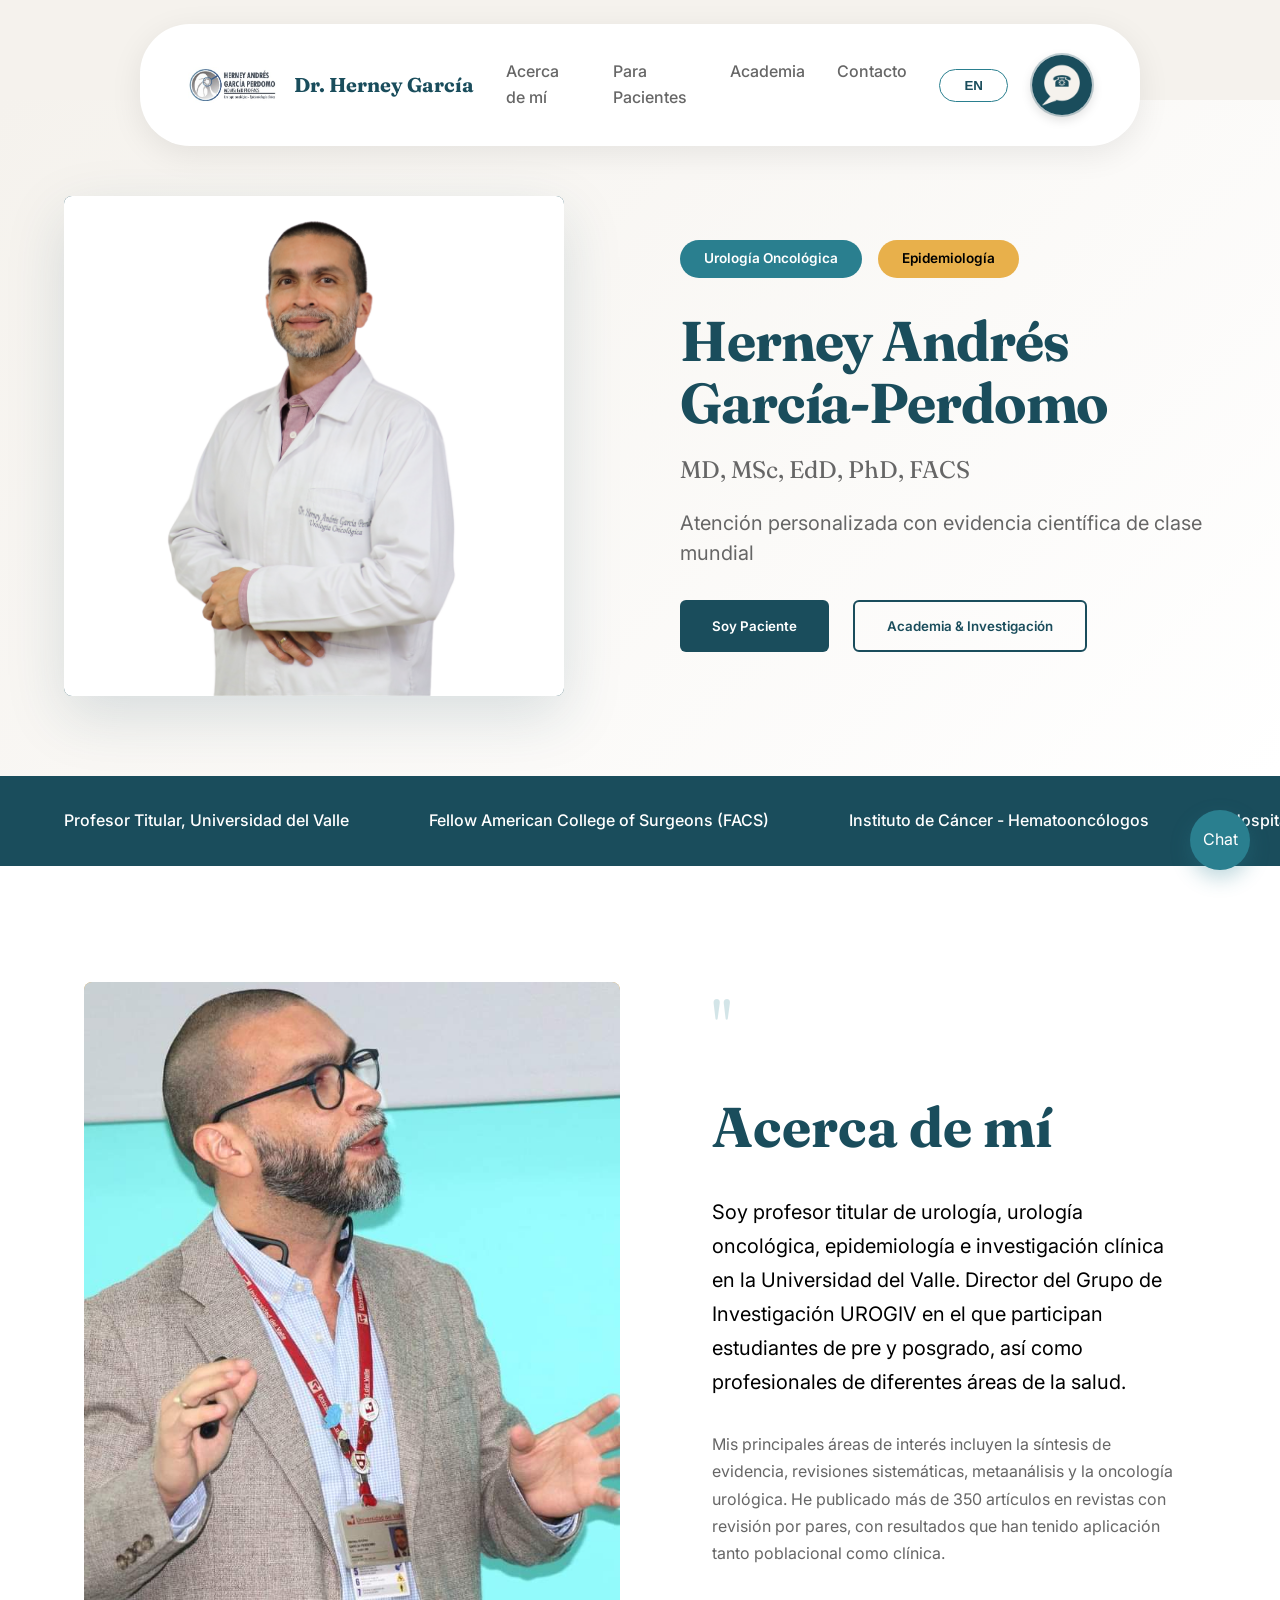
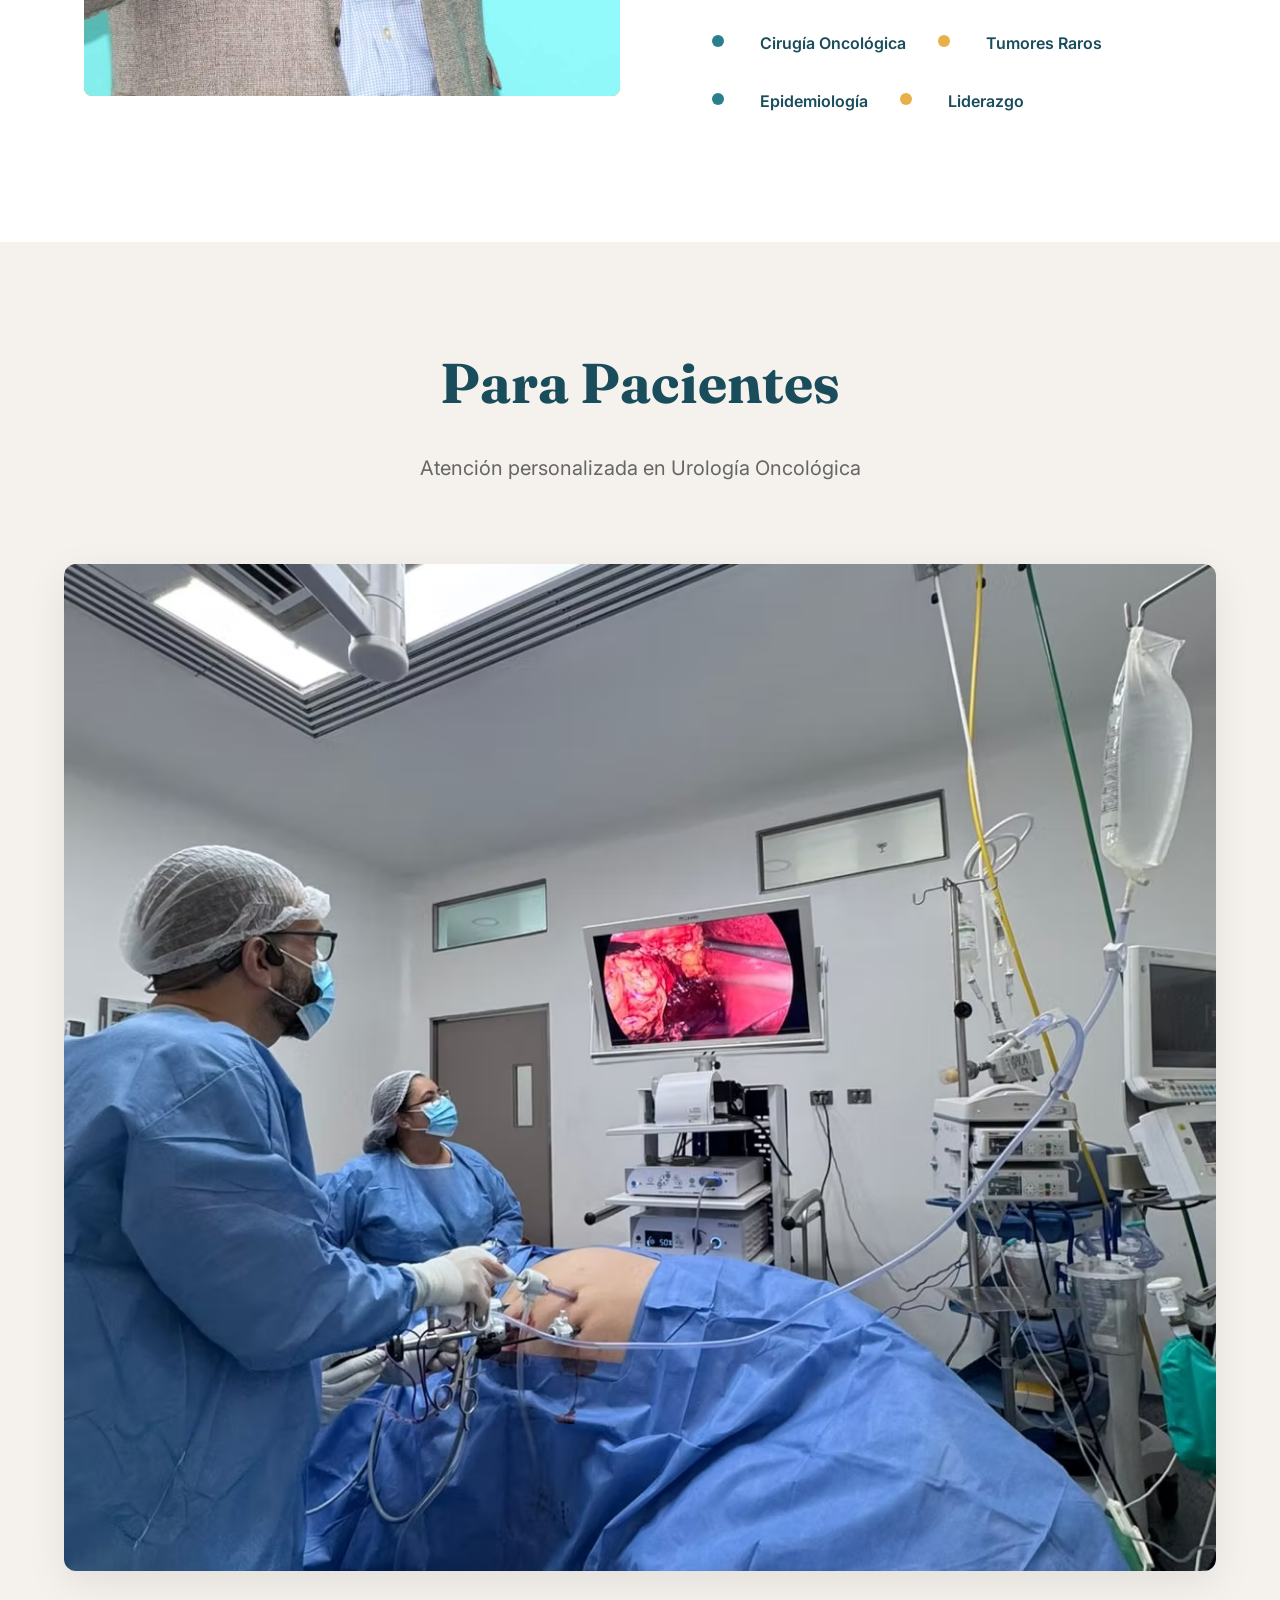
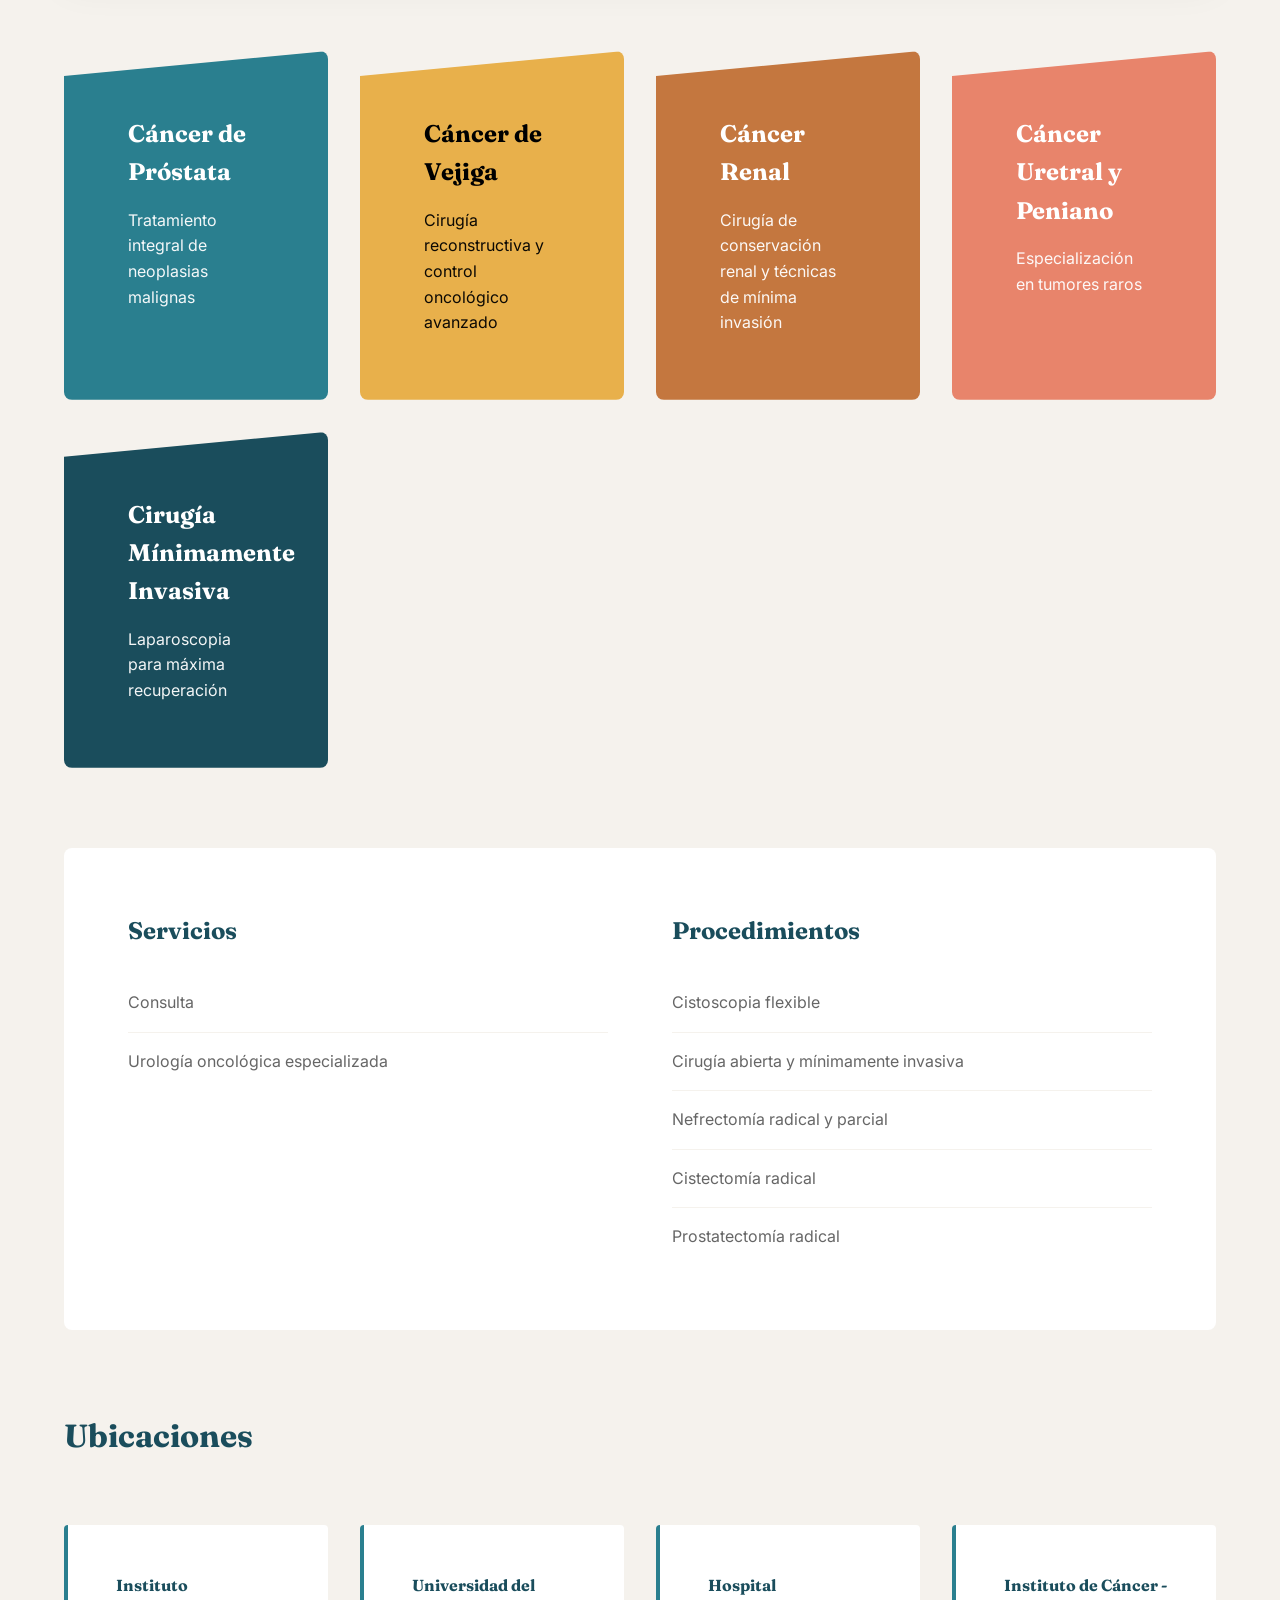
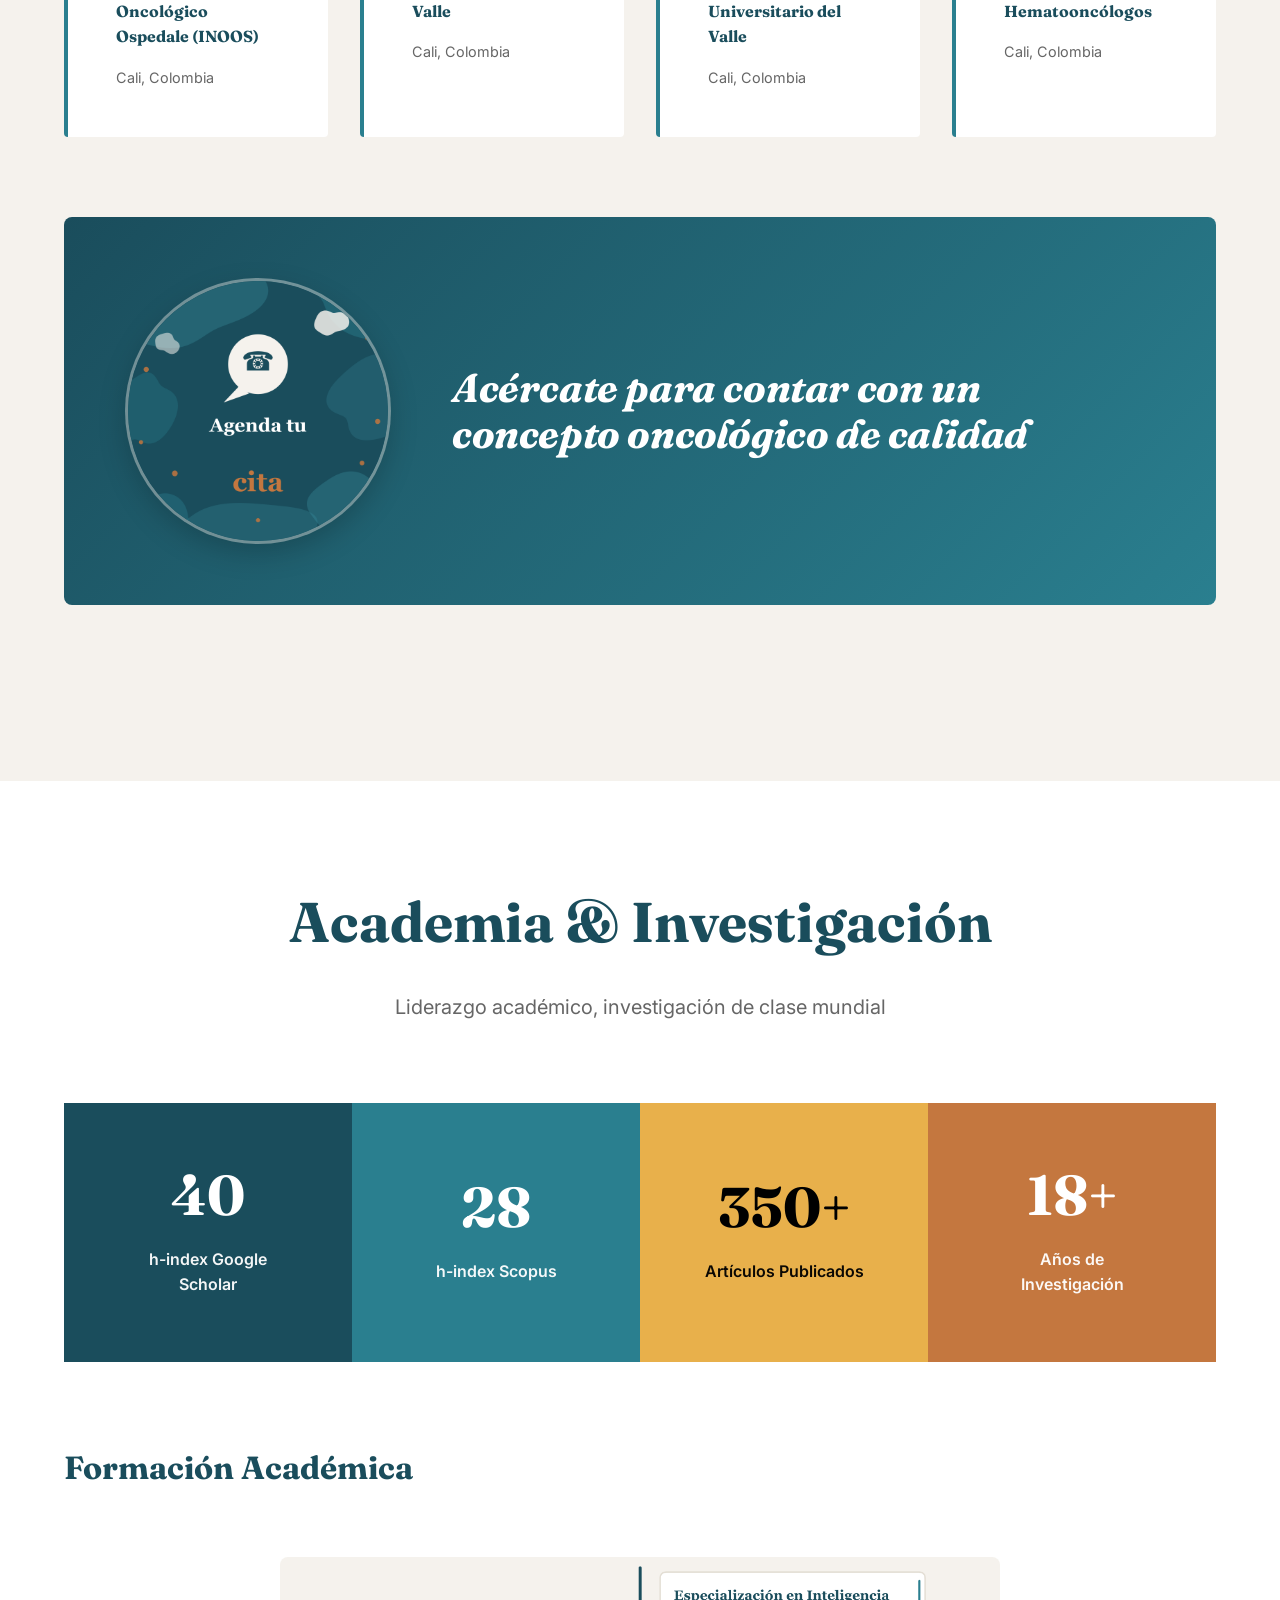
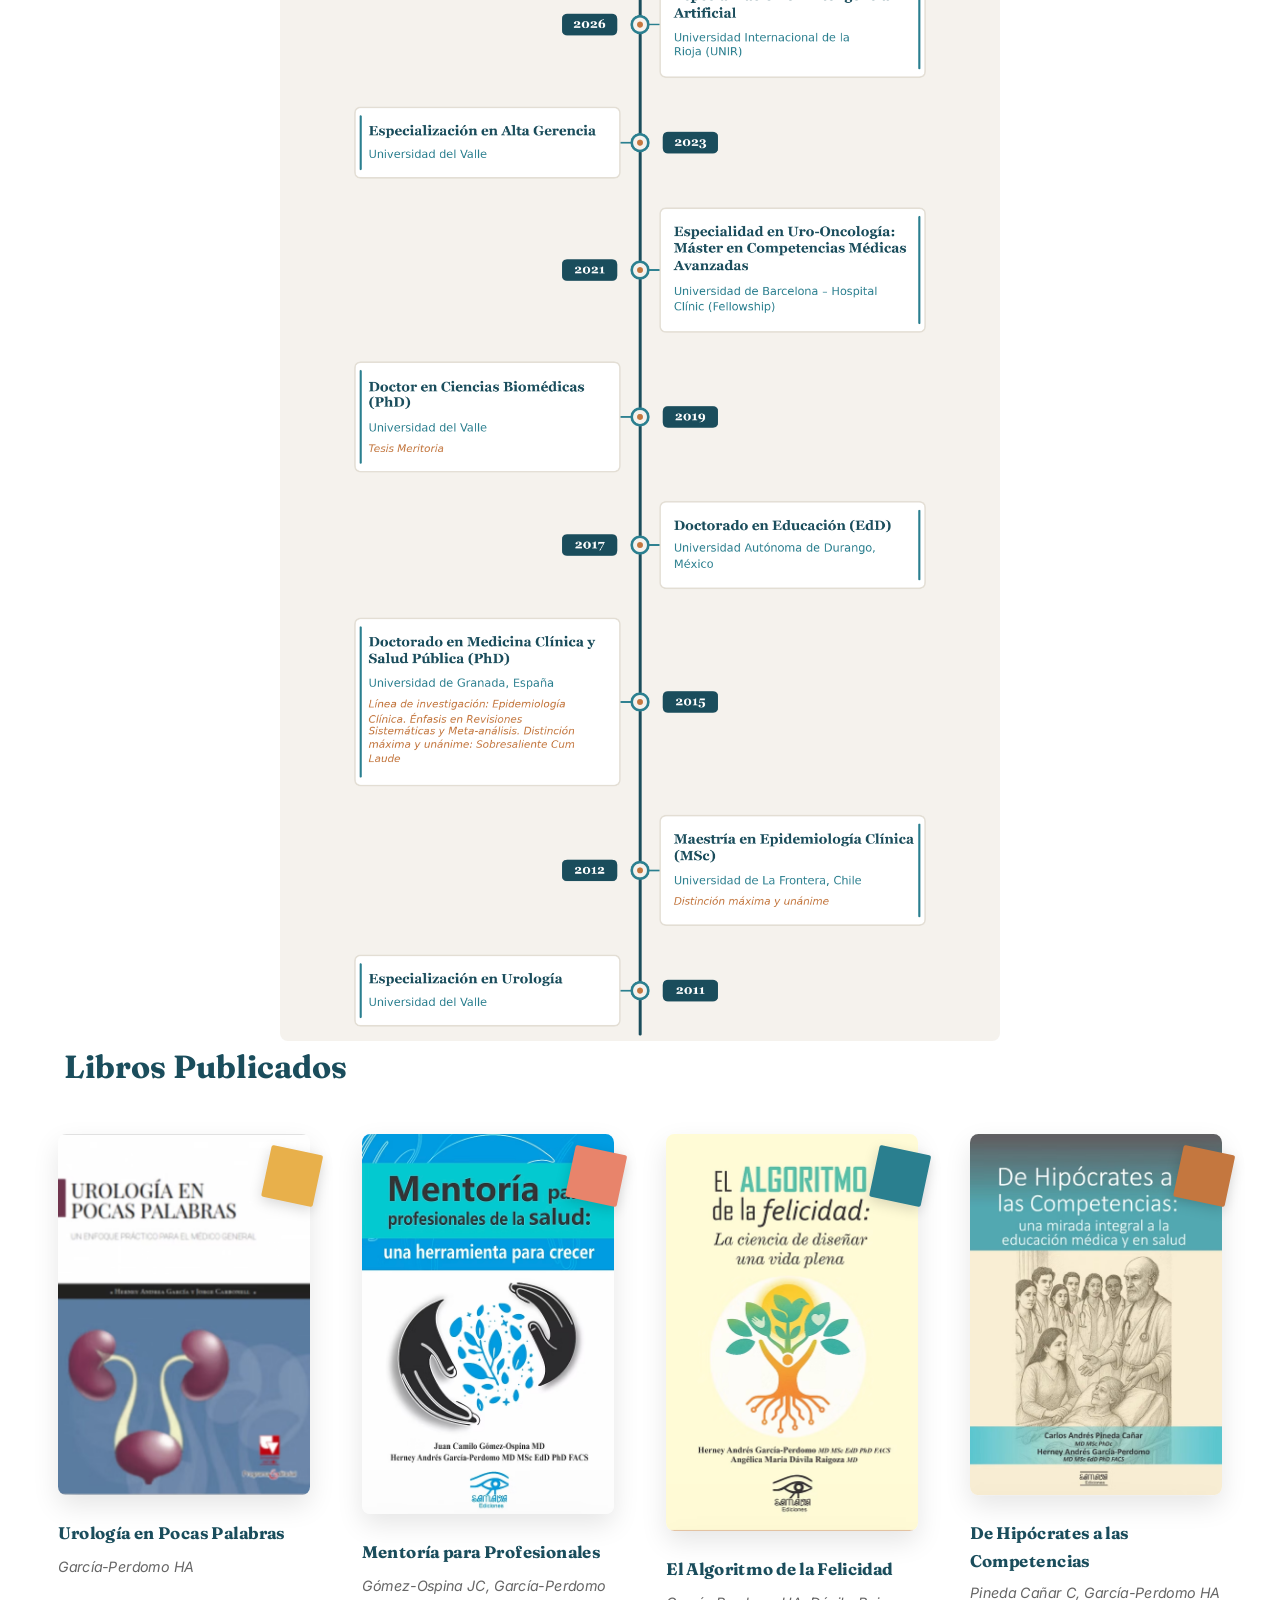
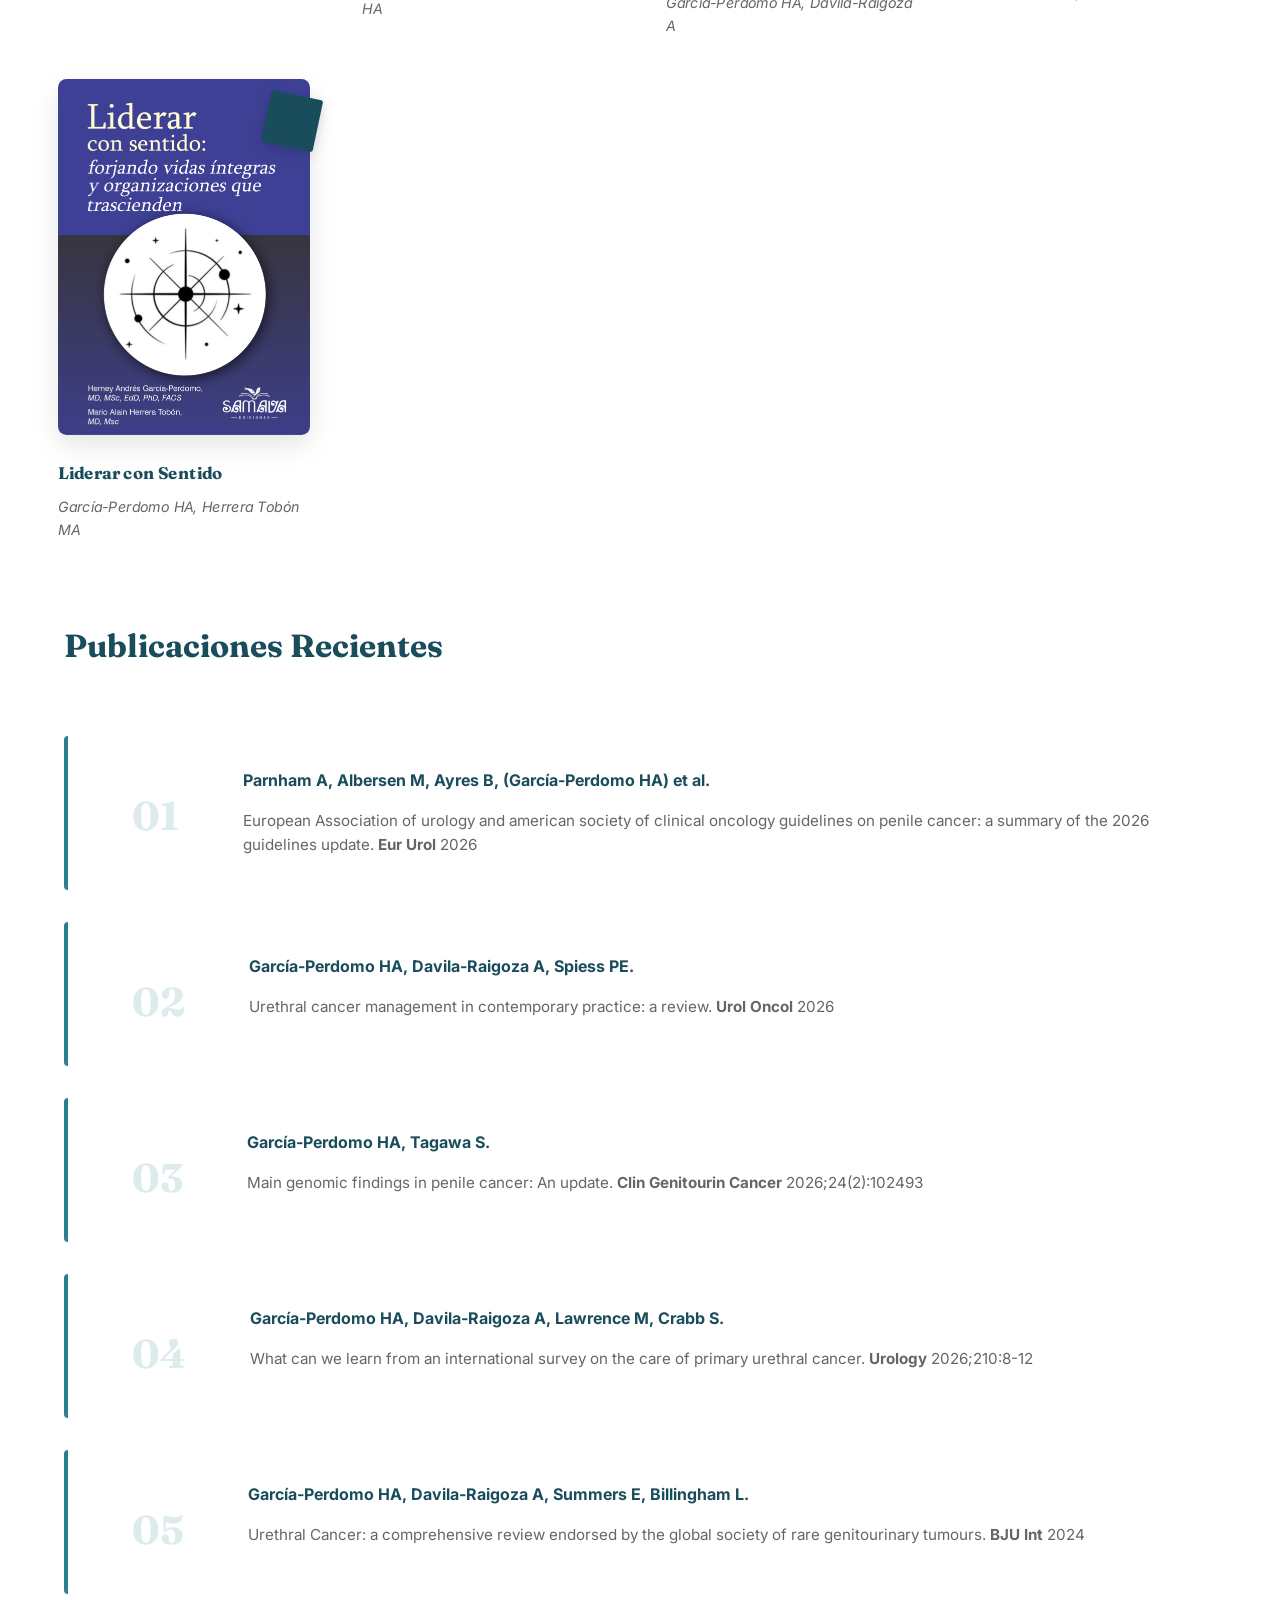
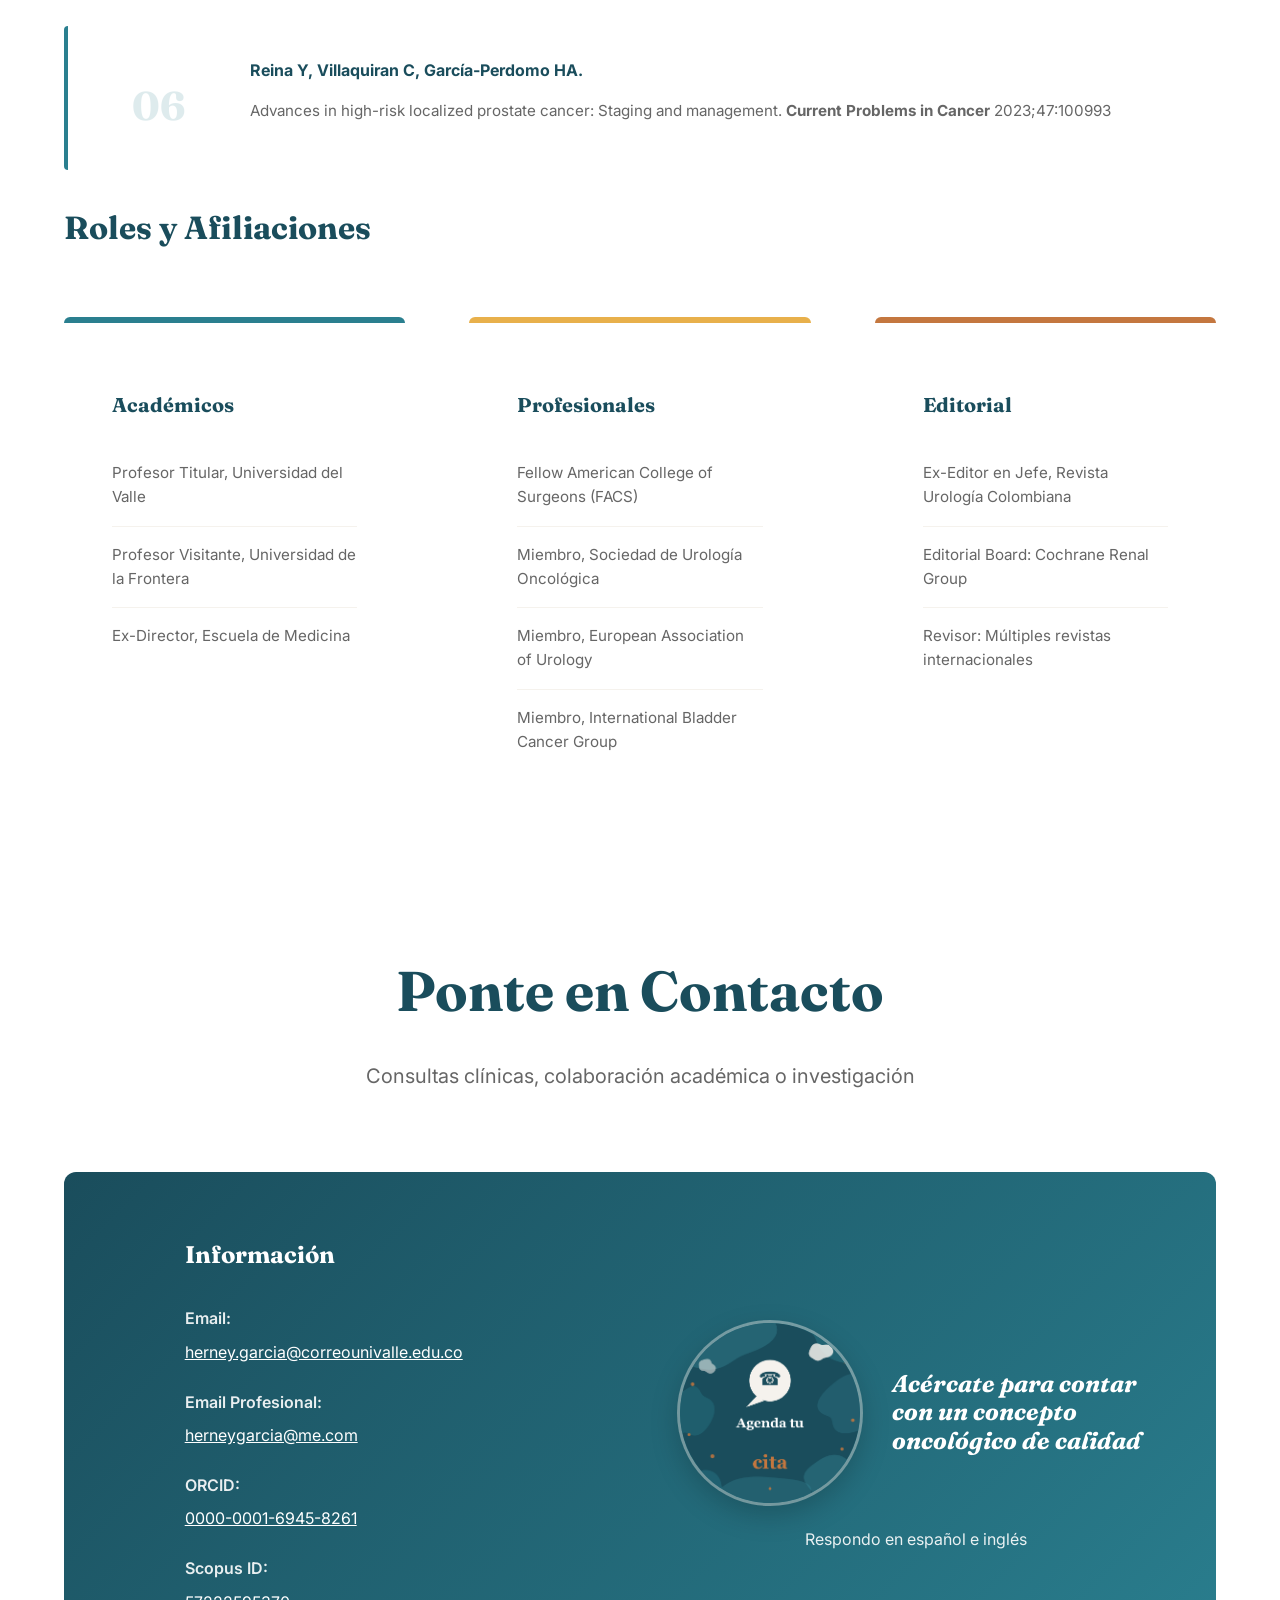
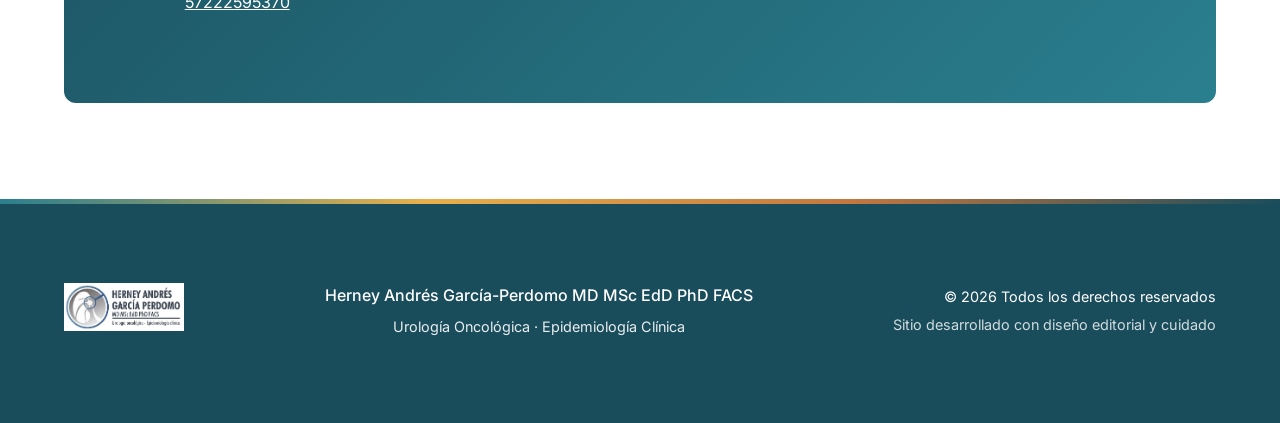
==== commit 6a848ad8: "Reformatea index.html (solo saltos de linea) Reajuste automatico de ancho de linea hecho por el edit" ====
--- a/index.html
+++ b/index.html
@@ -13,7 +13,9 @@
 
   <link rel="preconnect" href="https://fonts.googleapis.com">
   <link rel="preconnect" href="https://fonts.gstatic.com" crossorigin>
-  <link href="https://fonts.googleapis.com/css2?family=Fraunces:ital,opsz,wght@0,72,600;0,72,700;1,72,700&family=Inter:wght@400;500;600&display=swap" rel="stylesheet">
+  <link
+    href="https://fonts.googleapis.com/css2?family=Fraunces:ital,opsz,wght@0,72,600;0,72,700;1,72,700&family=Inter:wght@400;500;600&display=swap"
+    rel="stylesheet">
 
   <link rel="stylesheet" href="styles.css">
 </head>
@@ -41,8 +43,8 @@
           <span class="lang-en">EN</span>
         </button>
         <a href="consulta-virtual.html" class="cta-circle-link cta-circle-nav">
-          <img class="cta-circle" src="assets/cta_icon_circle.png" alt="Agenda tu cita"
-            data-alt-es="Agenda tu cita" data-alt-en="Book your appointment">
+          <img class="cta-circle" src="assets/cta_icon_circle.png" alt="Agenda tu cita" data-alt-es="Agenda tu cita"
+            data-alt-en="Book your appointment">
         </a>
       </div>
     </div>
@@ -74,13 +76,15 @@
 
         <div class="hero-buttons">
           <button class="btn btn-primary" id="btnPatients" data-es="Soy Paciente" data-en="I'm a Patient"></button>
-          <button class="btn btn-secondary" id="btnAcademia" data-es="Academia & Investigación" data-en="Academia & Research"></button>
+          <button class="btn btn-secondary" id="btnAcademia" data-es="Academia & Investigación"
+            data-en="Academia & Research"></button>
         </div>
       </div>
     </div>
 
     <!-- Floating Contact Button -->
-    <a href="mailto:herney.garcia@correounivalle.edu.co?subject=Contacto&body=Hola%20Dr.%20García,%20me%20gustaría%20comunicarme%20contigo" class="floating-whatsapp" data-es="Chat" data-en="Chat" aria-label="Contact">
+    <a href="mailto:herney.garcia@correounivalle.edu.co?subject=Contacto&body=Hola%20Dr.%20García,%20me%20gustaría%20comunicarme%20contigo"
+      class="floating-whatsapp" data-es="Chat" data-en="Chat" aria-label="Contact">
       <svg width="24" height="24" viewBox="0 0 24 24" fill="none" stroke="currentColor" stroke-width="2">
         <path d="M21 15a2 2 0 0 1-2 2H7l-4 4V5a2 2 0 0 1 2-2h14a2 2 0 0 1 2 2z"></path>
       </svg>
@@ -92,7 +96,8 @@
     <div class="marquee-container">
       <div class="marquee-content" id="marqueeContent">
         <span data-es="Profesor Titular, Universidad del Valle" data-en="Full Professor, Universidad del Valle"></span>
-        <span data-es="Fellow American College of Surgeons (FACS)" data-en="Fellow American College of Surgeons (FACS)"></span>
+        <span data-es="Fellow American College of Surgeons (FACS)"
+          data-en="Fellow American College of Surgeons (FACS)"></span>
         <span data-es="Instituto de Cáncer - Hematooncólogos" data-en="Instituto de Cáncer - Hematooncólogos"></span>
         <span data-es="Hospital Universitario del Valle" data-en="Hospital Universitario del Valle"></span>
         <span data-es="Instituto Oncológico Ospedale (INOOS)" data-en="Instituto Oncológico Ospedale (INOOS)"></span>
@@ -112,10 +117,14 @@
       <div class="about-content">
         <div class="about-mark">"</div>
         <h2 class="section-title" data-es="Acerca de mí" data-en="About Me"></h2>
-        <p class="about-bio" data-es="Soy profesor titular de urología, urología oncológica, epidemiología e investigación clínica en la Universidad del Valle. Director del Grupo de Investigación UROGIV en el que participan estudiantes de pre y posgrado, así como profesionales de diferentes áreas de la salud."
-          data-en="I am a full professor of urology, urologic oncology, epidemiology, and clinical research at Universidad del Valle. I direct the UROGIV Research Group, where undergraduate and graduate students work alongside healthcare professionals from different fields."></p>
-        <p class="about-bio-extended" data-es="Mis principales áreas de interés incluyen la síntesis de evidencia, revisiones sistemáticas, metaanálisis y la oncología urológica. He publicado más de 350 artículos en revistas con revisión por pares, con resultados que han tenido aplicación tanto poblacional como clínica."
-          data-en="My main areas of interest include evidence synthesis, systematic reviews, meta-analyses, and urologic oncology. I have published more than 350 peer-reviewed articles, with findings applied at both the population and clinical level."></p>
+        <p class="about-bio"
+          data-es="Soy profesor titular de urología, urología oncológica, epidemiología e investigación clínica en la Universidad del Valle. Director del Grupo de Investigación UROGIV en el que participan estudiantes de pre y posgrado, así como profesionales de diferentes áreas de la salud."
+          data-en="I am a full professor of urology, urologic oncology, epidemiology, and clinical research at Universidad del Valle. I direct the UROGIV Research Group, where undergraduate and graduate students work alongside healthcare professionals from different fields.">
+        </p>
+        <p class="about-bio-extended"
+          data-es="Mis principales áreas de interés incluyen la síntesis de evidencia, revisiones sistemáticas, metaanálisis y la oncología urológica. He publicado más de 350 artículos en revistas con revisión por pares, con resultados que han tenido aplicación tanto poblacional como clínica."
+          data-en="My main areas of interest include evidence synthesis, systematic reviews, meta-analyses, and urologic oncology. I have published more than 350 peer-reviewed articles, with findings applied at both the population and clinical level.">
+        </p>
 
         <div class="trajectory-dots">
           <div class="trajectory-dot">
@@ -139,7 +148,8 @@
   <section class="section patients" id="pacientes">
     <div class="section-header">
       <h2 class="section-title" data-es="Para Pacientes" data-en="For Patients"></h2>
-      <p class="section-subtitle" data-es="Atención personalizada en Urología Oncológica" data-en="Personalized Urologic Oncology Care"></p>
+      <p class="section-subtitle" data-es="Atención personalizada en Urología Oncológica"
+        data-en="Personalized Urologic Oncology Care"></p>
     </div>
 
     <div class="section-content">
@@ -152,15 +162,18 @@
       <div class="conditions-grid">
         <div class="condition-card condition-1">
           <h3 data-es="Cáncer de Próstata" data-en="Prostate Cancer"></h3>
-          <p data-es="Tratamiento integral de neoplasias malignas" data-en="Comprehensive treatment of malignancies"></p>
+          <p data-es="Tratamiento integral de neoplasias malignas" data-en="Comprehensive treatment of malignancies">
+          </p>
         </div>
         <div class="condition-card condition-2">
           <h3 data-es="Cáncer de Vejiga" data-en="Bladder Cancer"></h3>
-          <p data-es="Cirugía reconstructiva y control oncológico avanzado" data-en="Reconstructive surgery and advanced oncologic control"></p>
+          <p data-es="Cirugía reconstructiva y control oncológico avanzado"
+            data-en="Reconstructive surgery and advanced oncologic control"></p>
         </div>
         <div class="condition-card condition-3">
           <h3 data-es="Cáncer Renal" data-en="Kidney Cancer"></h3>
-          <p data-es="Cirugía de conservación renal y técnicas de mínima invasión" data-en="Nephron-sparing surgery and minimally invasive techniques"></p>
+          <p data-es="Cirugía de conservación renal y técnicas de mínima invasión"
+            data-en="Nephron-sparing surgery and minimally invasive techniques"></p>
         </div>
         <div class="condition-card condition-4">
           <h3 data-es="Cáncer Uretral y Peniano" data-en="Urethral & Penile Cancer"></h3>
@@ -220,11 +233,10 @@
       <div class="patient-cta">
         <a href="consulta-virtual.html" class="cta-circle-link">
           <img class="cta-circle" src="assets/cta_es_circle.png" alt="Agenda tu cita"
-            data-src-es="assets/cta_es_circle.png" data-src-en="assets/cta_en_circle.png"
-            data-alt-es="Agenda tu cita" data-alt-en="Book your appointment">
+            data-src-es="assets/cta_es_circle.png" data-src-en="assets/cta_en_circle.png" data-alt-es="Agenda tu cita"
+            data-alt-en="Book your appointment">
         </a>
-        <p class="patient-cta-phrase"
-          data-es="Acércate para contar con un concepto oncológico de calidad"
+        <p class="patient-cta-phrase" data-es="Acércate para contar con un concepto oncológico de calidad"
           data-en="Reach out for a quality oncologic assessment"></p>
       </div>
     </div>
@@ -234,7 +246,8 @@
   <section class="section academia" id="academia">
     <div class="section-header">
       <h2 class="section-title" data-es="Academia & Investigación" data-en="Academia & Research"></h2>
-      <p class="section-subtitle" data-es="Liderazgo académico, investigación de clase mundial" data-en="Academic leadership, world-class research"></p>
+      <p class="section-subtitle" data-es="Liderazgo académico, investigación de clase mundial"
+        data-en="Academic leadership, world-class research"></p>
     </div>
 
     <div class="section-content">
@@ -270,7 +283,8 @@
       <div class="books-section">
         <h3 data-es="Libros Publicados" data-en="Published Books"></h3>
         <div class="books-grid">
-          <a href="https://libros.univalle.edu.co/index.php/programaeditorial/catalog/book/65" target="_blank" rel="noopener" class="book-card book-1">
+          <a href="https://libros.univalle.edu.co/index.php/programaeditorial/catalog/book/65" target="_blank"
+            rel="noopener" class="book-card book-1">
             <div class="book-cover">
               <img src="assets/urologia.png" alt="Urología en Pocas Palabras" loading="lazy">
             </div>
@@ -280,7 +294,8 @@
               <p class="book-author">García-Perdomo HA</p>
             </div>
           </a>
-          <a href="https://figshare.com/articles/book/Mentoria_para_profesionales_de_la_salud_Una_herramienta_para_crecer/25604952" target="_blank" rel="noopener" class="book-card book-2">
+          <a href="https://figshare.com/articles/book/Mentoria_para_profesionales_de_la_salud_Una_herramienta_para_crecer/25604952"
+            target="_blank" rel="noopener" class="book-card book-2">
             <div class="book-cover">
               <img src="assets/mentoria.png" alt="Mentoría" loading="lazy">
             </div>
@@ -290,7 +305,8 @@
               <p class="book-author">Gómez-Ospina JC, García-Perdomo HA</p>
             </div>
           </a>
-          <a href="https://figshare.com/articles/book/El_algoritmo_de_la_felicidad_La_ciencia_de_dise_ar_una_vida_plena/29484134" target="_blank" rel="noopener" class="book-card book-3">
+          <a href="https://figshare.com/articles/book/El_algoritmo_de_la_felicidad_La_ciencia_de_dise_ar_una_vida_plena/29484134"
+            target="_blank" rel="noopener" class="book-card book-3">
             <div class="book-cover">
               <img src="assets/felicidad.png" alt="El Algoritmo de la Felicidad" loading="lazy">
             </div>
@@ -300,7 +316,8 @@
               <p class="book-author">García-Perdomo HA, Dávila-Raigoza A</p>
             </div>
           </a>
-          <a href="https://figshare.com/articles/book/De_hipocrates_a_las_competencias_una_mirada_integral_a_la_educacion_medica_y_en_salud/31136665" target="_blank" rel="noopener" class="book-card book-4">
+          <a href="https://figshare.com/articles/book/De_hipocrates_a_las_competencias_una_mirada_integral_a_la_educacion_medica_y_en_salud/31136665"
+            target="_blank" rel="noopener" class="book-card book-4">
             <div class="book-cover">
               <img src="assets/hipocrates.png" alt="De Hipócrates" loading="lazy">
             </div>
@@ -310,7 +327,8 @@
               <p class="book-author">Pineda Cañar C, García-Perdomo HA</p>
             </div>
           </a>
-          <a href="https://doi.org/10.6084/m9.figshare.33111854" target="_blank" rel="noopener" class="book-card book-5">
+          <a href="https://doi.org/10.6084/m9.figshare.33111854" target="_blank" rel="noopener"
+            class="book-card book-5">
             <div class="book-cover">
               <img src="assets/liderazgo.png" alt="Liderar con Sentido" loading="lazy">
             </div>
@@ -331,42 +349,49 @@
             <span class="pub-number">01</span>
             <div class="pub-content">
               <p class="publication-title">Parnham A, Albersen M, Ayres B, (García-Perdomo HA) et al.</p>
-              <p class="publication-details">European Association of urology and american society of clinical oncology guidelines on penile cancer: a summary of the 2026 guidelines update. <strong>Eur Urol</strong> 2026</p>
+              <p class="publication-details">European Association of urology and american society of clinical oncology
+                guidelines on penile cancer: a summary of the 2026 guidelines update. <strong>Eur Urol</strong> 2026</p>
             </div>
           </div>
           <div class="publication-item">
             <span class="pub-number">02</span>
             <div class="pub-content">
               <p class="publication-title">García-Perdomo HA, Davila-Raigoza A, Spiess PE.</p>
-              <p class="publication-details">Urethral cancer management in contemporary practice: a review. <strong>Urol Oncol</strong> 2026</p>
+              <p class="publication-details">Urethral cancer management in contemporary practice: a review. <strong>Urol
+                  Oncol</strong> 2026</p>
             </div>
           </div>
           <div class="publication-item">
             <span class="pub-number">03</span>
             <div class="pub-content">
               <p class="publication-title">García-Perdomo HA, Tagawa S.</p>
-              <p class="publication-details">Main genomic findings in penile cancer: An update. <strong>Clin Genitourin Cancer</strong> 2026;24(2):102493</p>
+              <p class="publication-details">Main genomic findings in penile cancer: An update. <strong>Clin Genitourin
+                  Cancer</strong> 2026;24(2):102493</p>
             </div>
           </div>
           <div class="publication-item">
             <span class="pub-number">04</span>
             <div class="pub-content">
               <p class="publication-title">García-Perdomo HA, Davila-Raigoza A, Lawrence M, Crabb S.</p>
-              <p class="publication-details">What can we learn from an international survey on the care of primary urethral cancer. <strong>Urology</strong> 2026;210:8-12</p>
+              <p class="publication-details">What can we learn from an international survey on the care of primary
+                urethral cancer. <strong>Urology</strong> 2026;210:8-12</p>
             </div>
           </div>
           <div class="publication-item">
             <span class="pub-number">05</span>
             <div class="pub-content">
               <p class="publication-title">García-Perdomo HA, Davila-Raigoza A, Summers E, Billingham L.</p>
-              <p class="publication-details">Urethral Cancer: a comprehensive review endorsed by the global society of rare genitourinary tumours. <strong>BJU Int</strong> 2024</p>
+              <p class="publication-details">Urethral Cancer: a comprehensive review endorsed by the global society of
+                rare genitourinary tumours. <strong>BJU Int</strong> 2024</p>
             </div>
           </div>
           <div class="publication-item">
             <span class="pub-number">06</span>
             <div class="pub-content">
               <p class="publication-title">Reina Y, Villaquiran C, García-Perdomo HA.</p>
-              <p class="publication-details">Advances in high-risk localized prostate cancer: Staging and management. <strong>Current Problems in Cancer</strong> 2023;47:100993</p>
+              <p class="publication-details">Advances in high-risk localized prostate cancer: Staging and management.
+                <strong>Current Problems in Cancer</strong> 2023;47:100993
+              </p>
             </div>
           </div>
         </div>
@@ -380,8 +405,10 @@
             <div class="role-tab"></div>
             <h4 data-es="Académicos" data-en="Academic"></h4>
             <ul>
-              <li data-es="Profesor Titular, Universidad del Valle" data-en="Full Professor, Universidad del Valle"></li>
-              <li data-es="ProfesorVisitante, Universidad de la Frontera" data-en="Visiting Professor, Universidad de la Frontera"></li>
+              <li data-es="Profesor Titular, Universidad del Valle" data-en="Full Professor, Universidad del Valle">
+              </li>
+              <li data-es="Profesor Visitante, Universidad de la Frontera"
+                data-en="Visiting Professor, Universidad de la Frontera"></li>
               <li data-es="Ex-Director, Escuela de Medicina" data-en="Former Director, Escuela de Medicina"></li>
             </ul>
           </div>
@@ -389,19 +416,25 @@
             <div class="role-tab"></div>
             <h4 data-es="Profesionales" data-en="Professional"></h4>
             <ul>
-              <li data-es="Fellow American College of Surgeons (FACS)" data-en="Fellow American College of Surgeons (FACS)"></li>
-              <li data-es="Miembro, Sociedad de Urología Oncológica" data-en="Member, Society of Urologic Oncology"></li>
-              <li data-es="Miembro, European Association of Urology" data-en="Member, European Association of Urology"></li>
-              <li data-es="Miembro, International Bladder Cancer Group" data-en="Member, International Bladder Cancer Group"></li>
+              <li data-es="Fellow American College of Surgeons (FACS)"
+                data-en="Fellow American College of Surgeons (FACS)"></li>
+              <li data-es="Miembro, Sociedad de Urología Oncológica" data-en="Member, Society of Urologic Oncology">
+              </li>
+              <li data-es="Miembro, European Association of Urology" data-en="Member, European Association of Urology">
+              </li>
+              <li data-es="Miembro, International Bladder Cancer Group"
+                data-en="Member, International Bladder Cancer Group"></li>
             </ul>
           </div>
           <div class="role-card role-editorial">
             <div class="role-tab"></div>
             <h4 data-es="Editorial" data-en="Editorial"></h4>
             <ul>
-              <li data-es="Ex-Editor en Jefe, Revista Urología Colombiana" data-en="Former Editor-in-Chief, Revista Urología Colombiana"></li>
+              <li data-es="Ex-Editor en Jefe, Revista Urología Colombiana"
+                data-en="Former Editor-in-Chief, Revista Urología Colombiana"></li>
               <li data-es="Editorial Board: Cochrane Renal Group" data-en="Editorial Board: Cochrane Renal Group"></li>
-              <li data-es="Revisor: Múltiples revistas internacionales" data-en="Reviewer: multiple international journals"></li>
+              <li data-es="Revisor: Múltiples revistas internacionales"
+                data-en="Reviewer: multiple international journals"></li>
             </ul>
           </div>
         </div>
@@ -442,11 +475,10 @@
         <div class="contact-cta-row">
           <a href="consulta-virtual.html" class="cta-circle-link">
             <img class="cta-circle" src="assets/cta_es_circle.png" alt="Agenda tu cita"
-              data-src-es="assets/cta_es_circle.png" data-src-en="assets/cta_en_circle.png"
-              data-alt-es="Agenda tu cita" data-alt-en="Book your appointment">
+              data-src-es="assets/cta_es_circle.png" data-src-en="assets/cta_en_circle.png" data-alt-es="Agenda tu cita"
+              data-alt-en="Book your appointment">
           </a>
-          <p class="contact-cta-phrase"
-            data-es="Acércate para contar con un concepto oncológico de calidad"
+          <p class="contact-cta-phrase" data-es="Acércate para contar con un concepto oncológico de calidad"
             data-en="Reach out for a quality oncologic assessment"></p>
         </div>
         <p class="contact-note" data-es="Respondo en español e inglés" data-en="I respond in Spanish and English"></p>
@@ -463,11 +495,13 @@
       </div>
       <div class="footer-center">
         <p class="footer-name">Herney Andrés García-Perdomo MD MSc EdD PhD FACS</p>
-        <p class="footer-specialty" data-es="Urología Oncológica · Epidemiología Clínica" data-en="Urologic Oncology · Clinical Epidemiology"></p>
+        <p class="footer-specialty" data-es="Urología Oncológica · Epidemiología Clínica"
+          data-en="Urologic Oncology · Clinical Epidemiology"></p>
       </div>
       <div class="footer-right">
         <p data-es="© 2026 Todos los derechos reservados" data-en="© 2026 All rights reserved"></p>
-        <p class="footer-credit" data-es="Sitio desarrollado con diseño editorial y cuidado" data-en="Site crafted with editorial design and care"></p>
+        <p class="footer-credit" data-es="Sitio desarrollado con diseño editorial y cuidado"
+          data-en="Site crafted with editorial design and care"></p>
       </div>
     </div>
   </footer>
@@ -475,4 +509,4 @@
   <script src="script.js"></script>
 </body>
 
-</html>
+</html>
--- a/styles.css
+++ b/styles.css
@@ -369,7 +369,7 @@
 @media (max-width: 768px) {
   .hero {
     padding: var(--spacing-2xl) var(--spacing-lg) var(--spacing-2xl);
-    margin-top: 80px;
+    margin-top: 140px;
   }
 
   .hero-container {
@@ -1000,6 +1000,40 @@
   font-style: italic;
 }
 
+/* En movil la rejilla auto-fit caia a 1 columna: la portada ocupaba todo el
+   ancho (~500px de alto) y aplastaba titulo y autor entre portada y portada. */
+@media (max-width: 768px) {
+  .books-grid {
+    grid-template-columns: repeat(2, 1fr);
+    gap: var(--spacing-lg);
+  }
+
+  /* initScrollReveal() deja un transform inline (scale(1.05)) al revelar la
+     tarjeta; en 2 columnas estrechas ese scale invade el gap. Solo !important
+     lo gana a un estilo inline. */
+  .book-card,
+  .book-1, .book-2, .book-3, .book-4, .book-5 {
+    transform: none !important;
+  }
+
+  .book-info h4 {
+    font-size: 0.95rem;
+    line-height: 1.25;
+  }
+
+  .book-author {
+    font-size: 0.75rem;
+  }
+
+  /* La etiqueta de color es desproporcionada en tarjetas de ~165px */
+  .book-tag {
+    width: 34px;
+    height: 34px;
+    top: 10px;
+    right: -6px;
+  }
+}
+
 /* ========================================
    PUBLICATIONS - NUMBERED STYLE
    ======================================== */
@@ -1441,7 +1475,7 @@
   }
 
   .hero {
-    margin-top: 60px;
+    margin-top: 140px;
   }
 
   .hero-container {
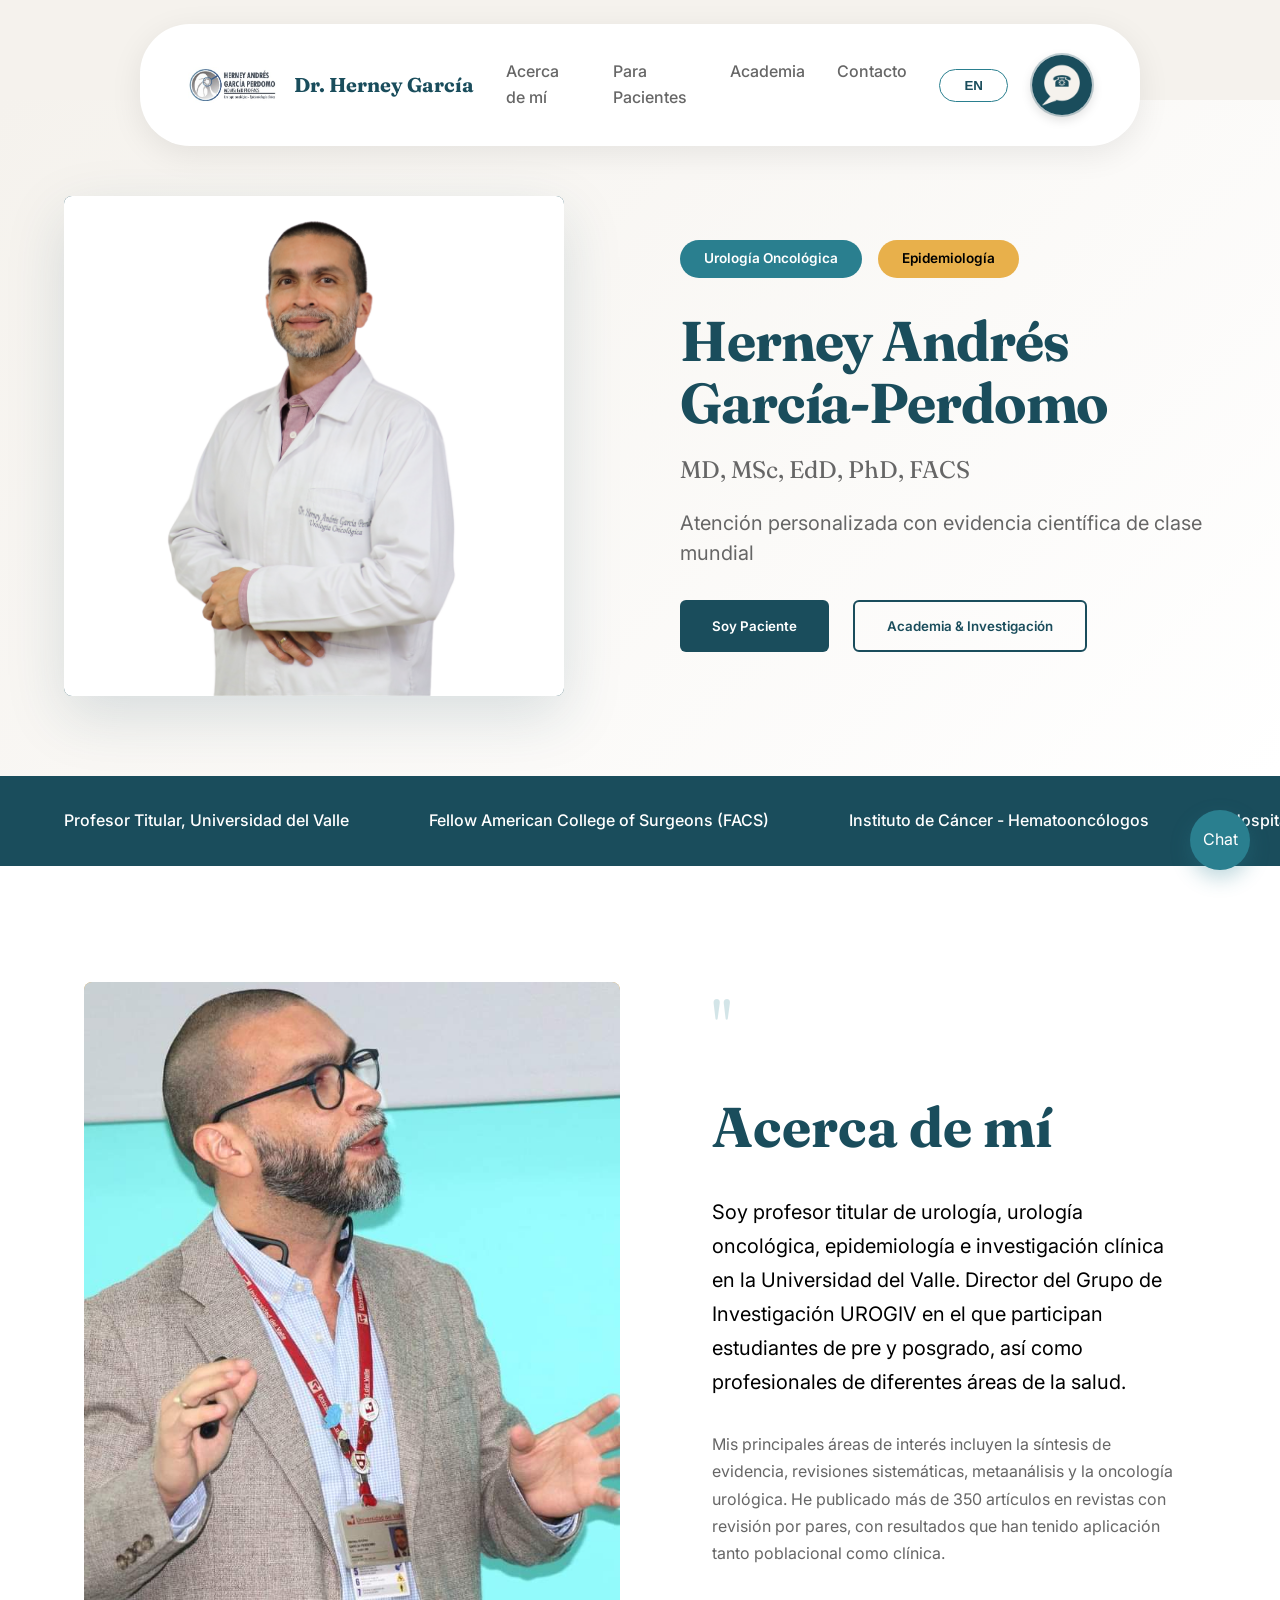
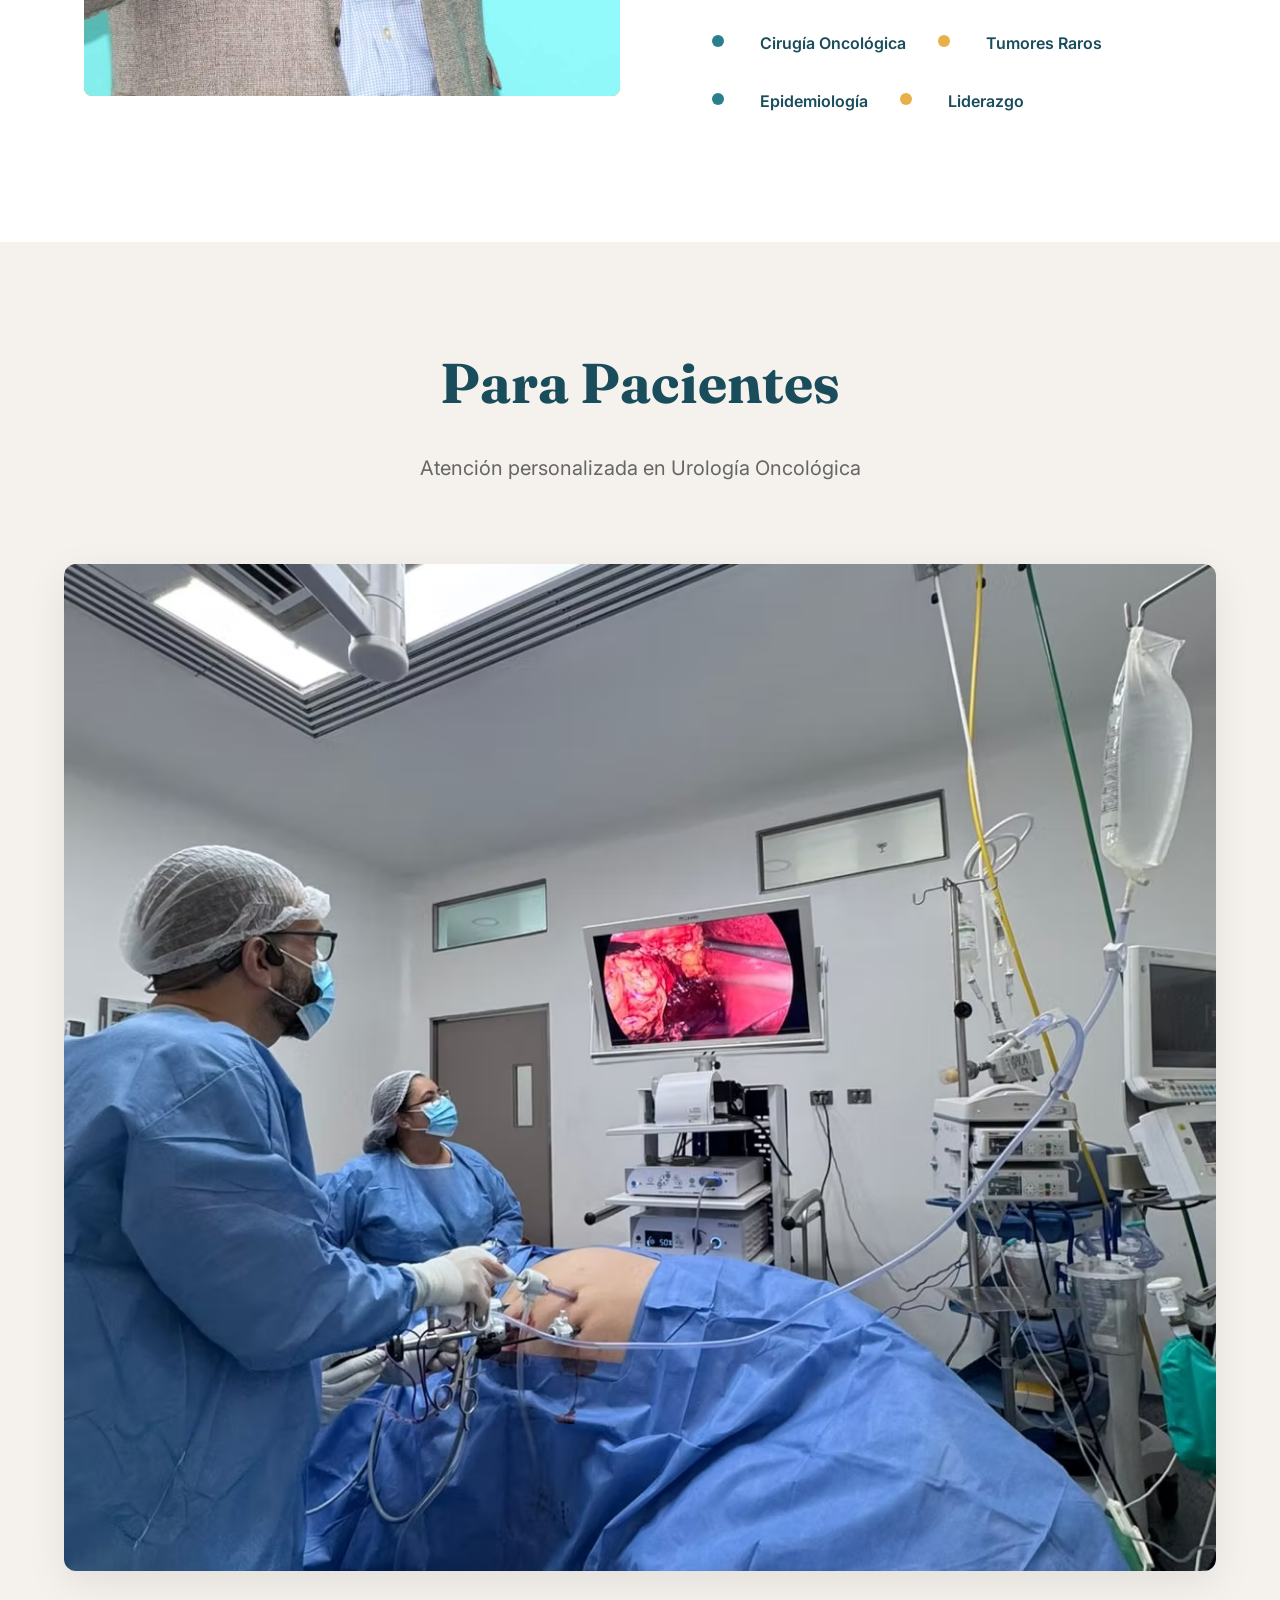
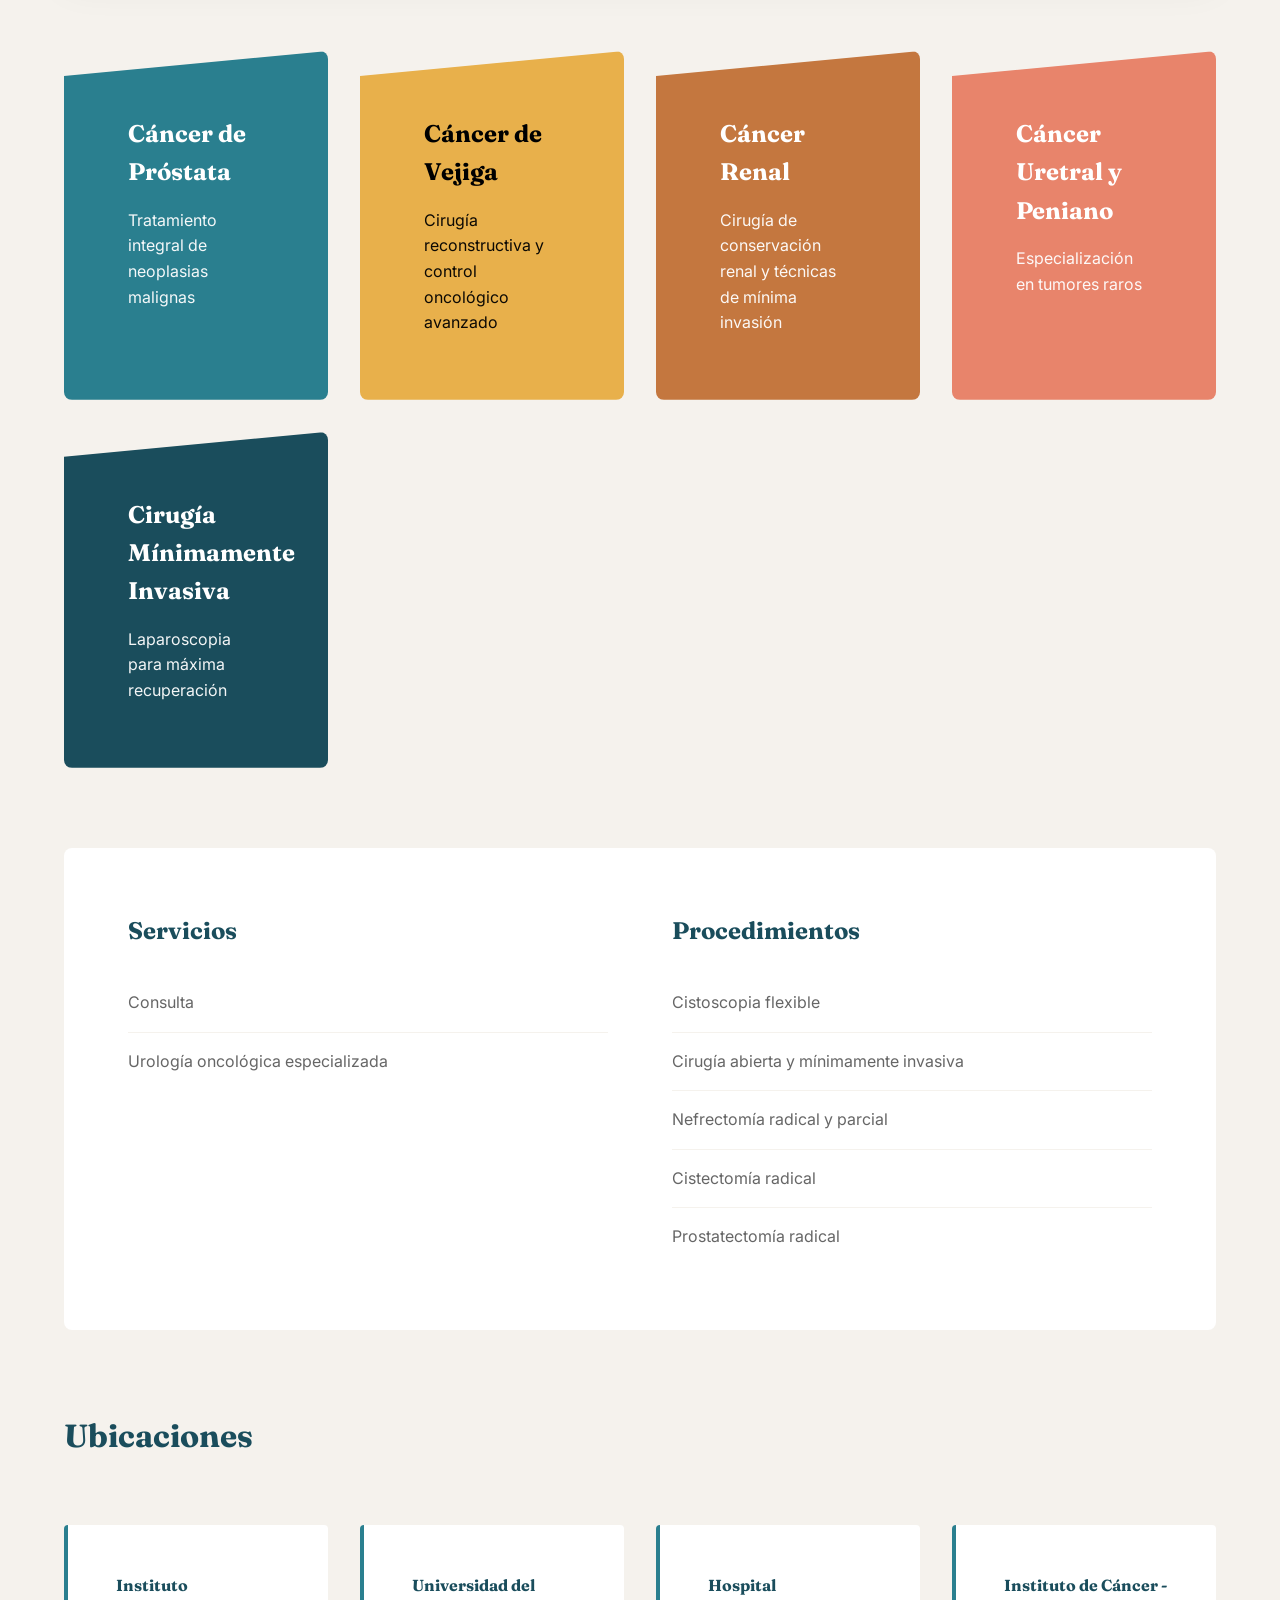
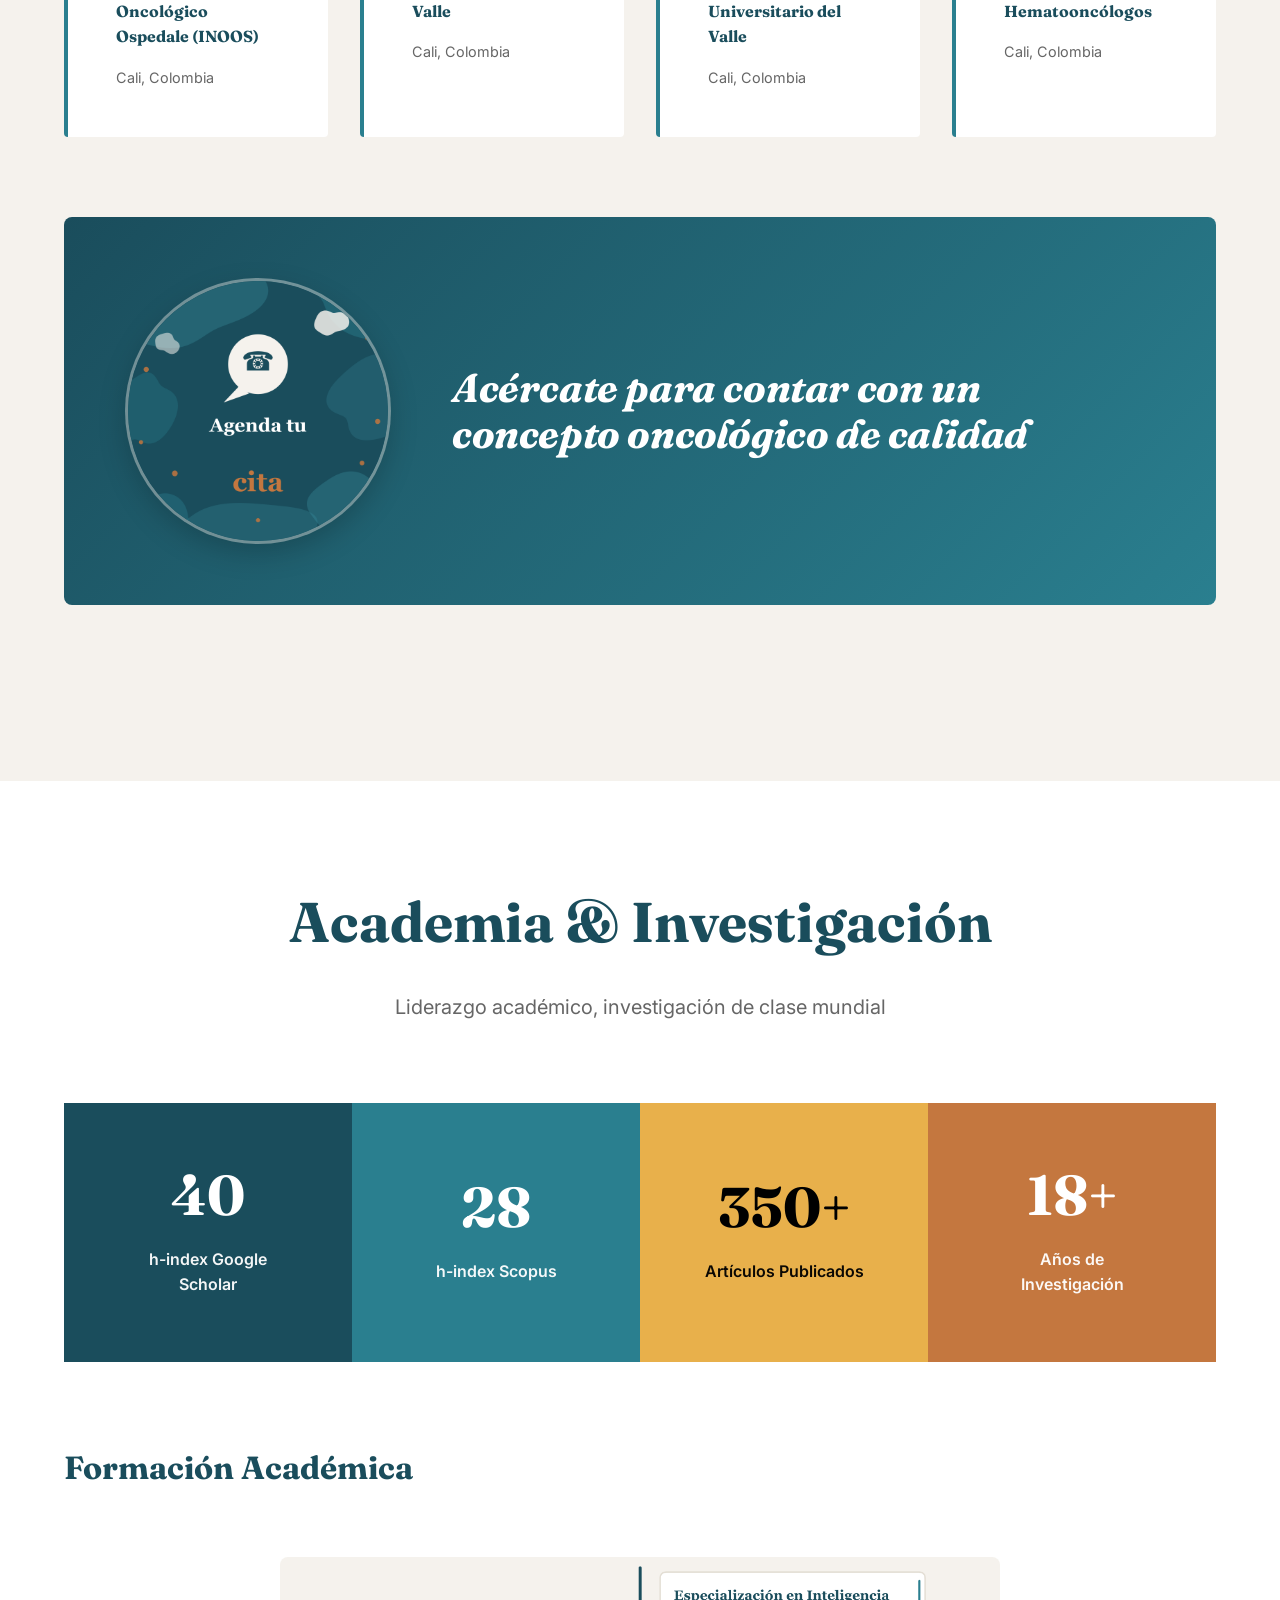
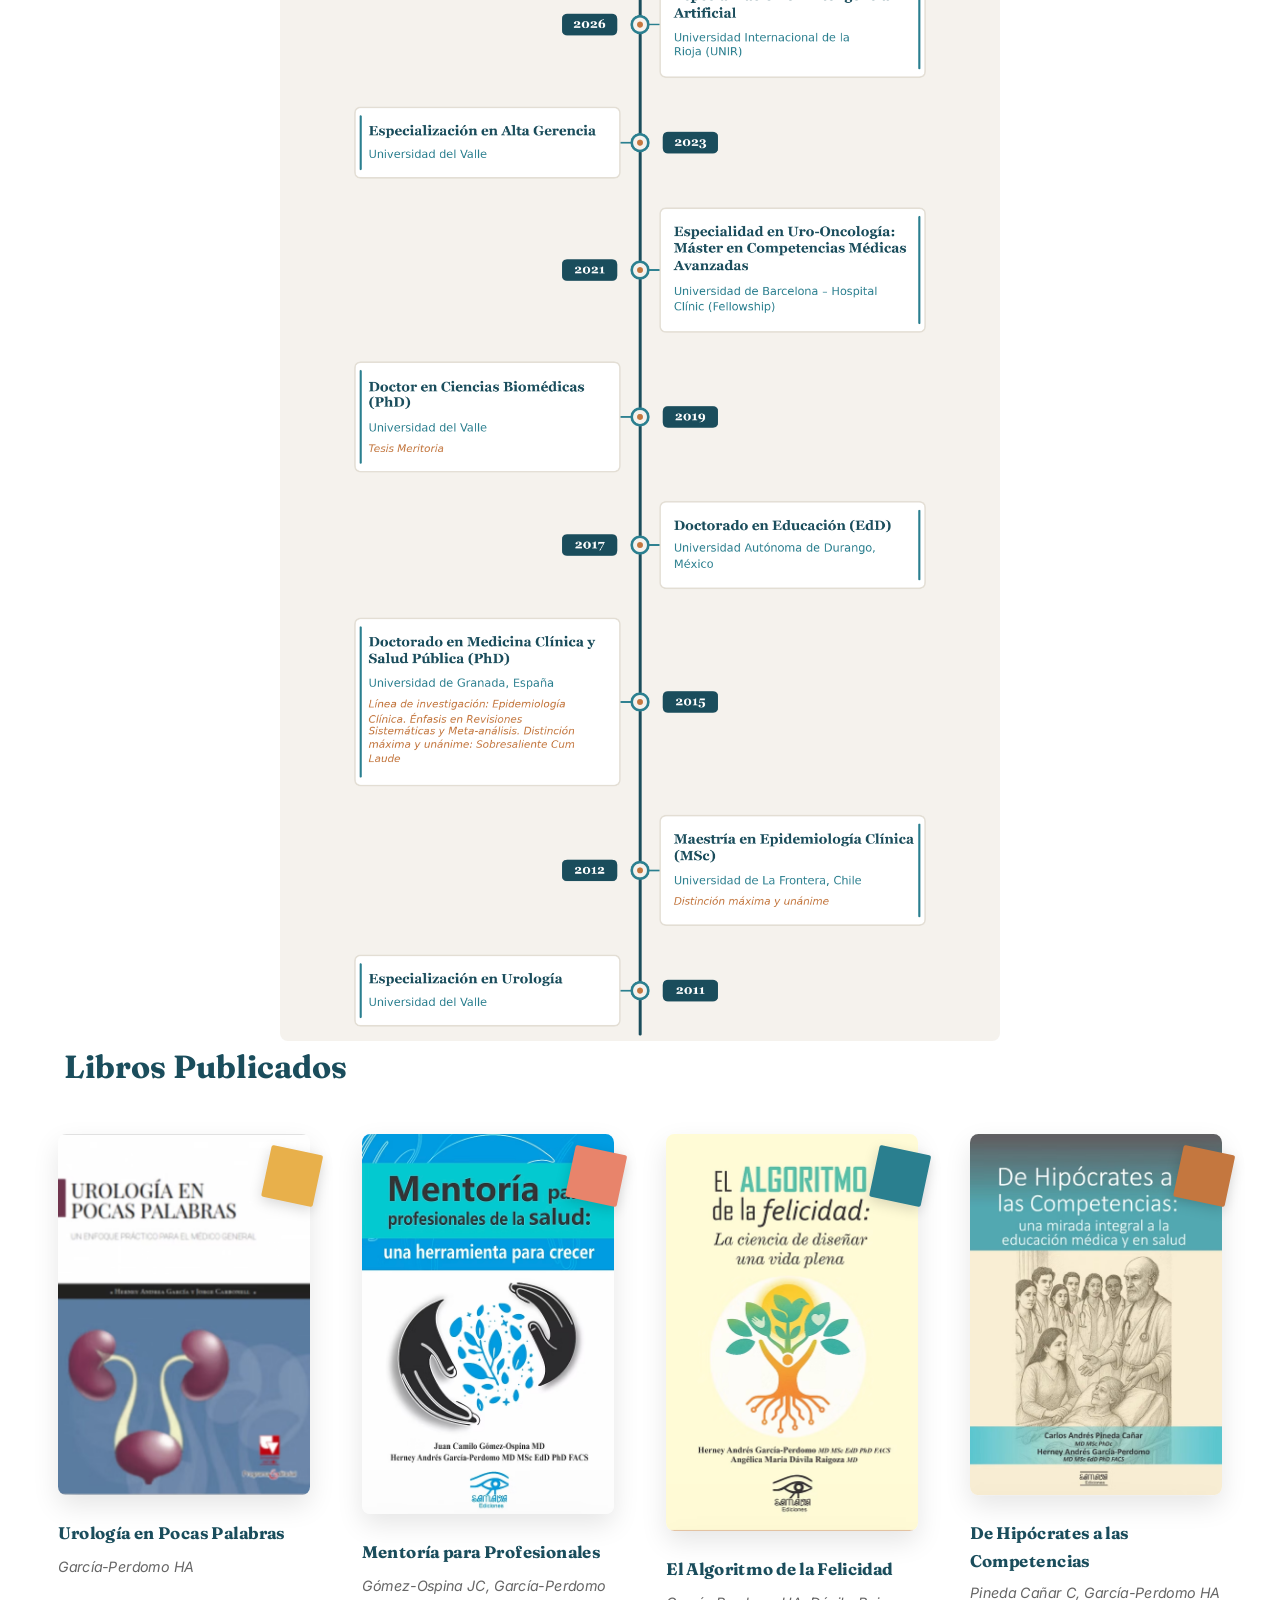
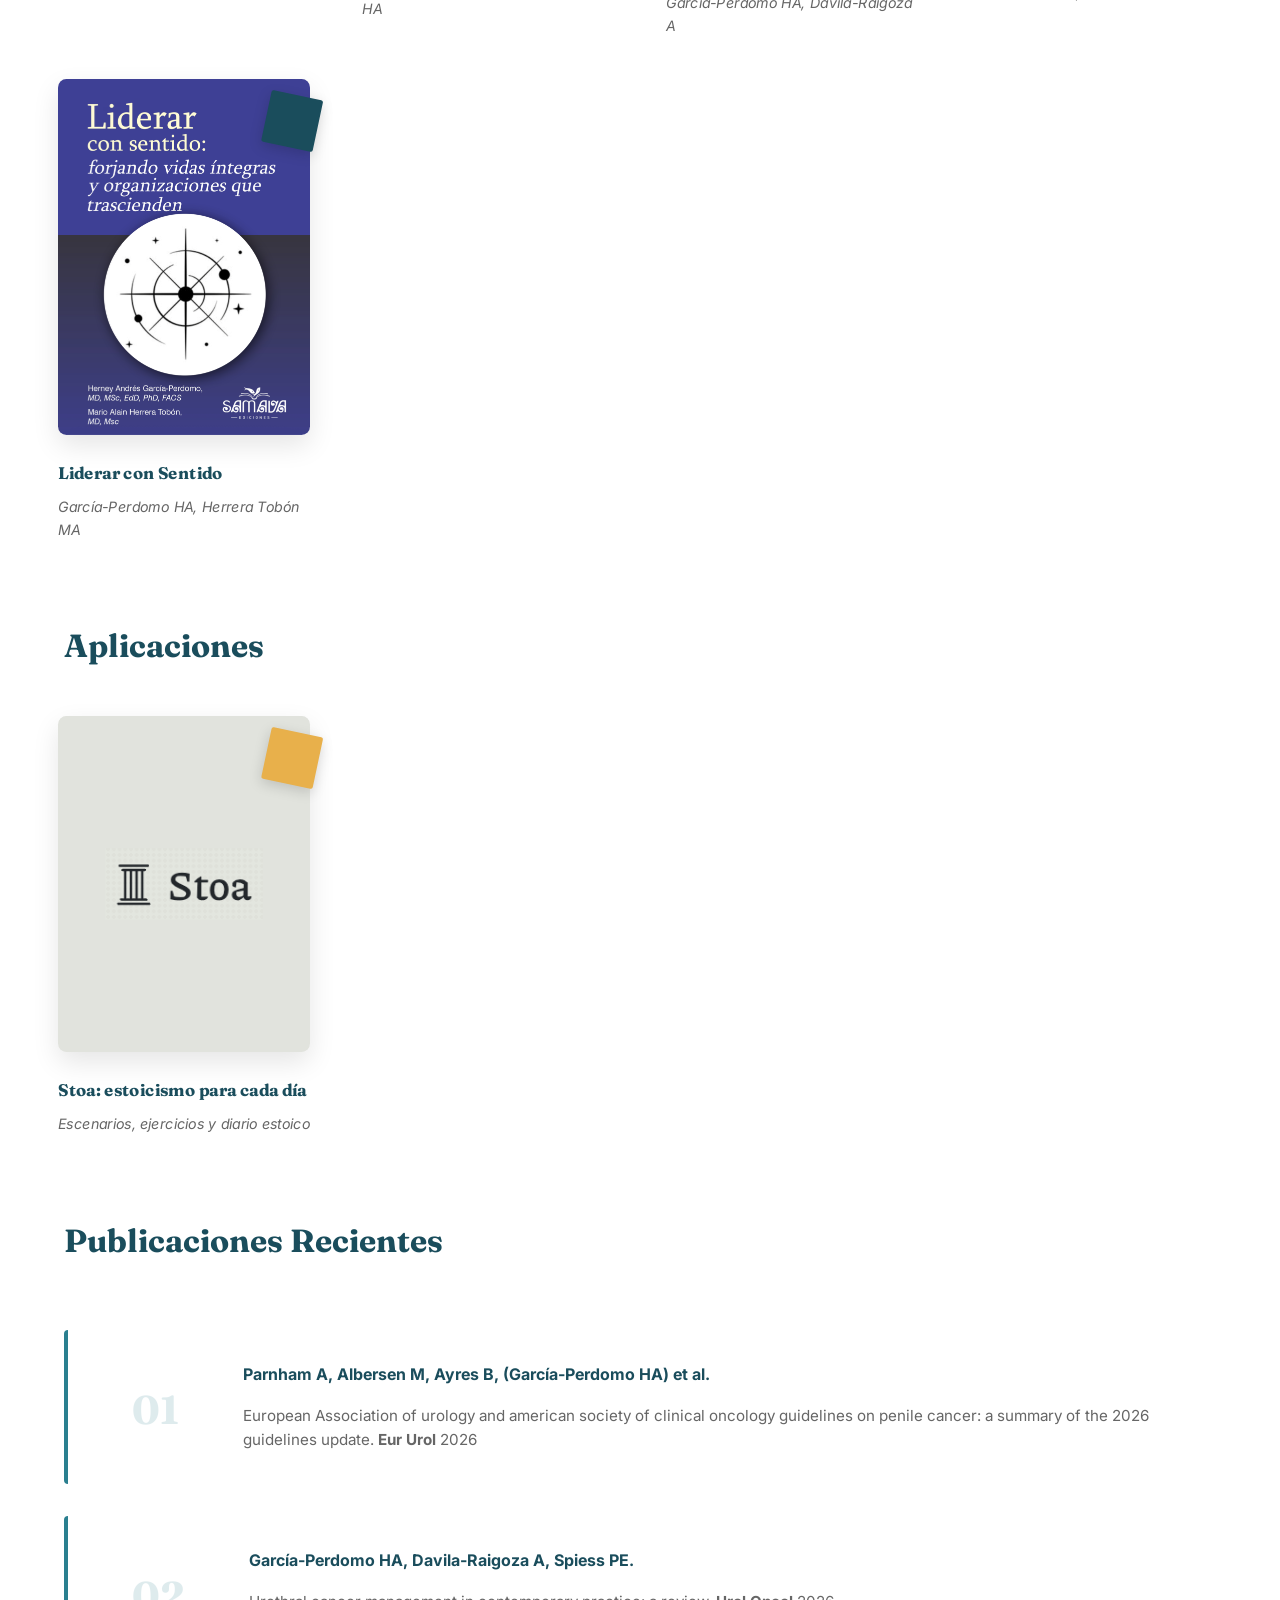
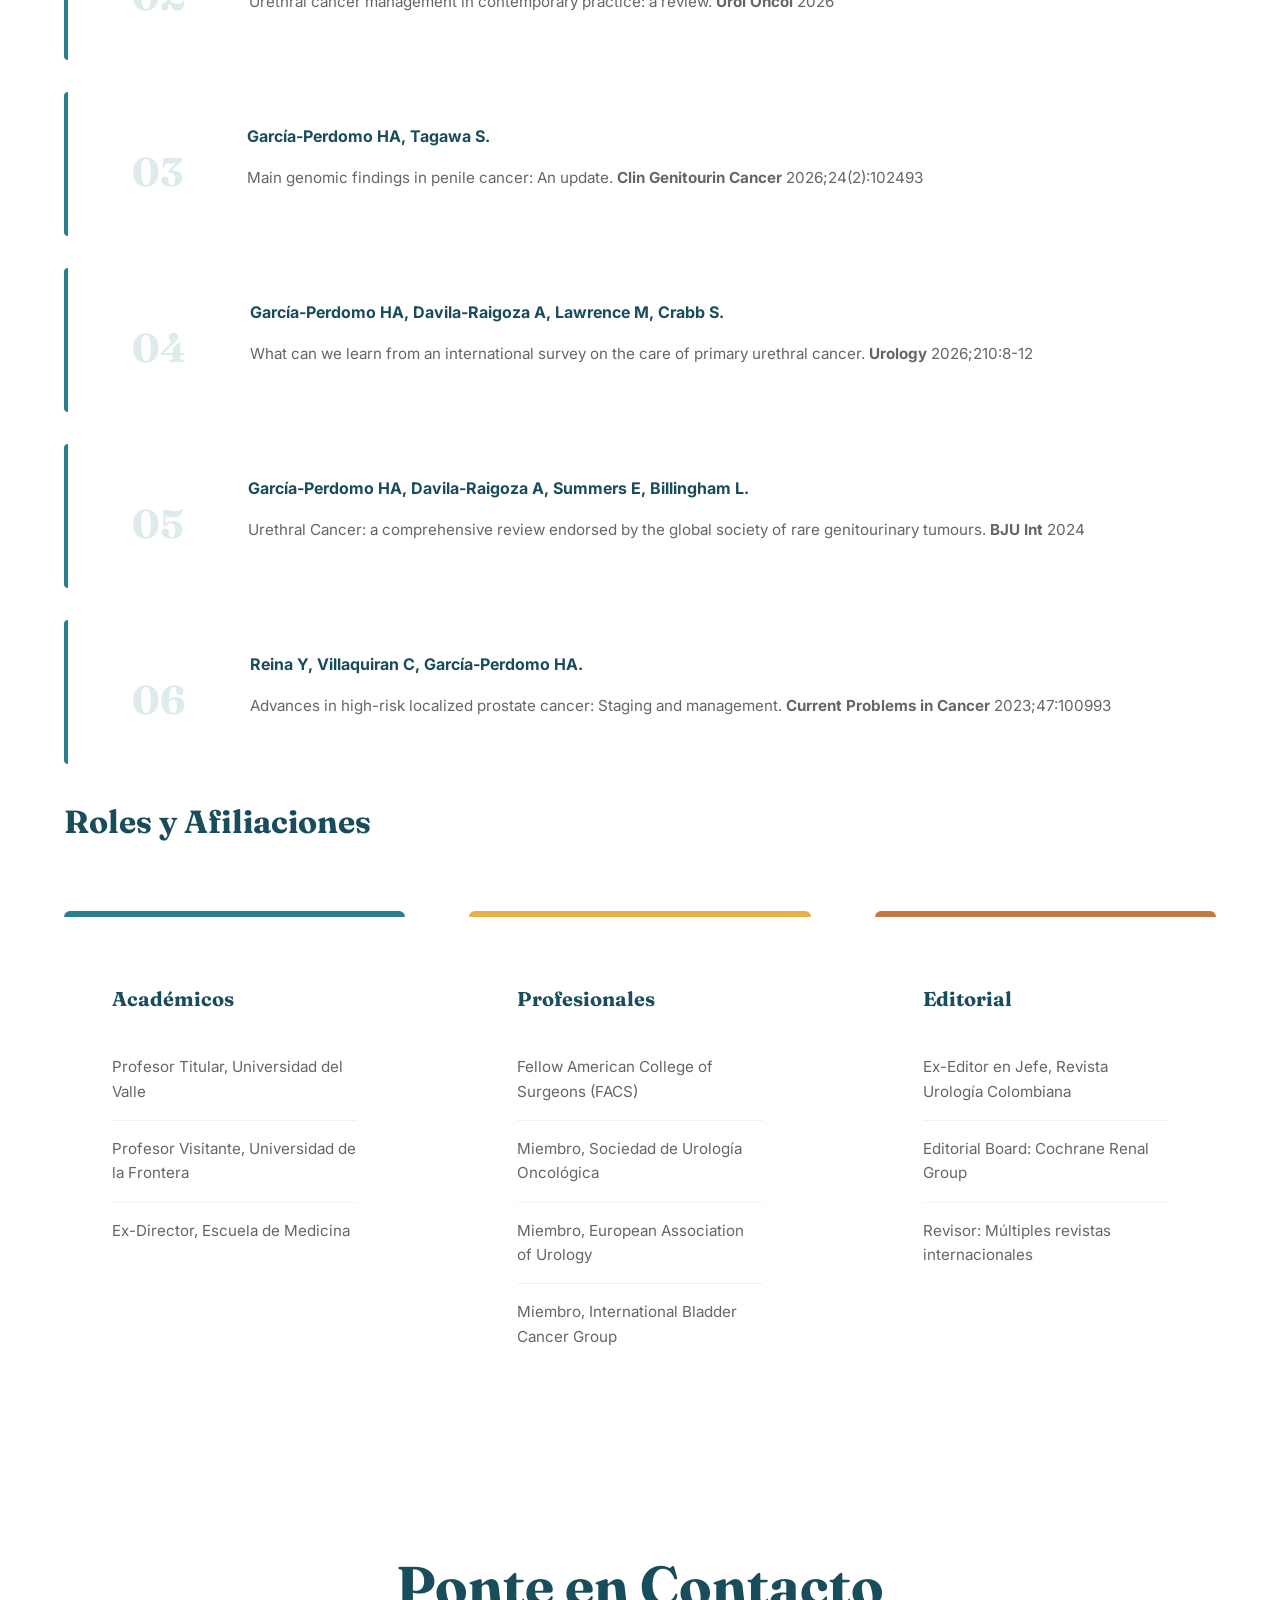
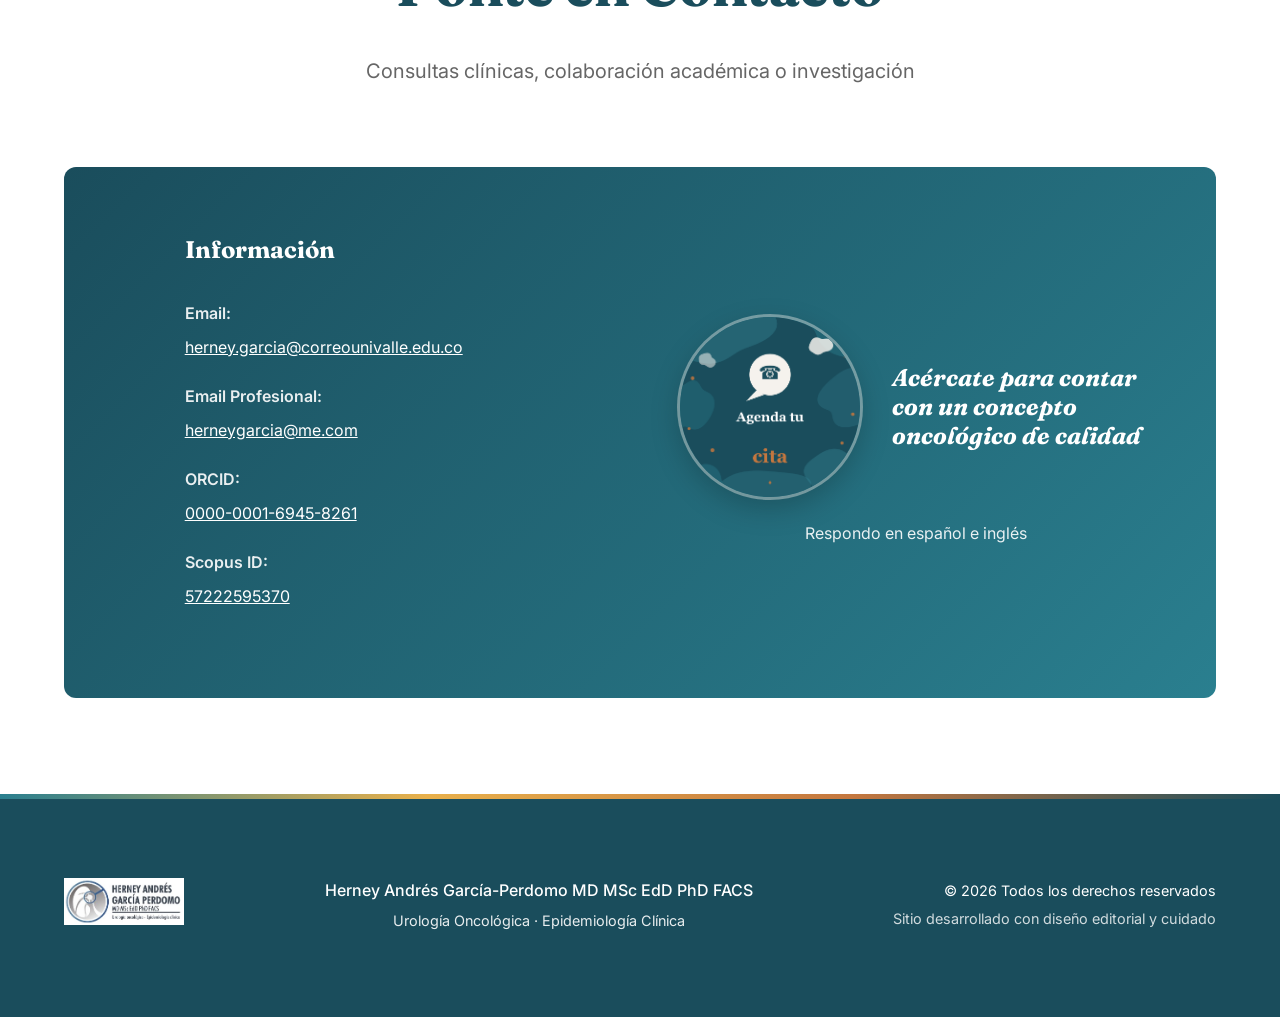
==== commit 3b1d76cb: "Agrega la sección Aplicaciones con Stoa debajo de Libros Publicados Co-Authored-By: Claude Opus 5.5 " ====
--- a/index.html
+++ b/index.html
@@ -336,6 +336,26 @@
             <div class="book-info">
               <h4 data-es="Liderar con Sentido" data-en="Leading with Purpose"></h4>
               <p class="book-author">García-Perdomo HA, Herrera Tobón MA</p>
+            </div>
+          </a>
+        </div>
+      </div>
+
+      <!-- Apps Section - same fanned cards as the books -->
+      <div class="books-section apps-section">
+        <h3 data-es="Aplicaciones" data-en="Applications"></h3>
+        <div class="books-grid apps-grid">
+          <a href="https://herneygarcia.github.io/stoa/" target="_blank" rel="noopener" class="book-card book-1">
+            <div class="book-cover app-cover">
+              <img src="assets/stoa.png" alt="Stoa: estoicismo para cada día"
+                data-alt-es="Stoa: estoicismo para cada día"
+                data-alt-en="Stoa: Stoicism for every day" loading="lazy">
+            </div>
+            <div class="book-tag"></div>
+            <div class="book-info">
+              <h4 data-es="Stoa: estoicismo para cada día" data-en="Stoa: Stoicism for Every Day"></h4>
+              <p class="book-author" data-es="Escenarios, ejercicios y diario estoico"
+                data-en="Scenarios, exercises and a stoic journal (in Spanish)"></p>
             </div>
           </a>
         </div>
--- a/styles.css
+++ b/styles.css
@@ -1035,6 +1035,42 @@
 }
 
 /* ========================================
+   APPS SECTION - mismas tarjetas que los libros
+   ======================================== */
+
+/* auto-fill (no auto-fit): con una sola tarjeta, auto-fit la estiraria a todo el ancho */
+.apps-grid {
+  grid-template-columns: repeat(auto-fill, minmax(200px, 1fr));
+}
+
+/* El logo es apaisado: se centra en un marco con proporcion de portada
+   para que la tarjeta mida igual que las de los libros. El fondo iguala el
+   gris del propio logo (stoa.png) para que no se vea su recuadro. */
+.app-cover {
+  aspect-ratio: 3 / 4;
+  background: #e1e3dd;
+  display: flex;
+  align-items: center;
+  justify-content: center;
+  padding: var(--spacing-lg);
+}
+
+.app-cover img {
+  width: 85%;
+}
+
+@media (max-width: 768px) {
+  /* Misma rejilla de 2 columnas que los libros en movil */
+  .apps-grid {
+    grid-template-columns: repeat(2, 1fr);
+  }
+
+  .app-cover {
+    padding: var(--spacing-md);
+  }
+}
+
+/* ========================================
    PUBLICATIONS - NUMBERED STYLE
    ======================================== */
 
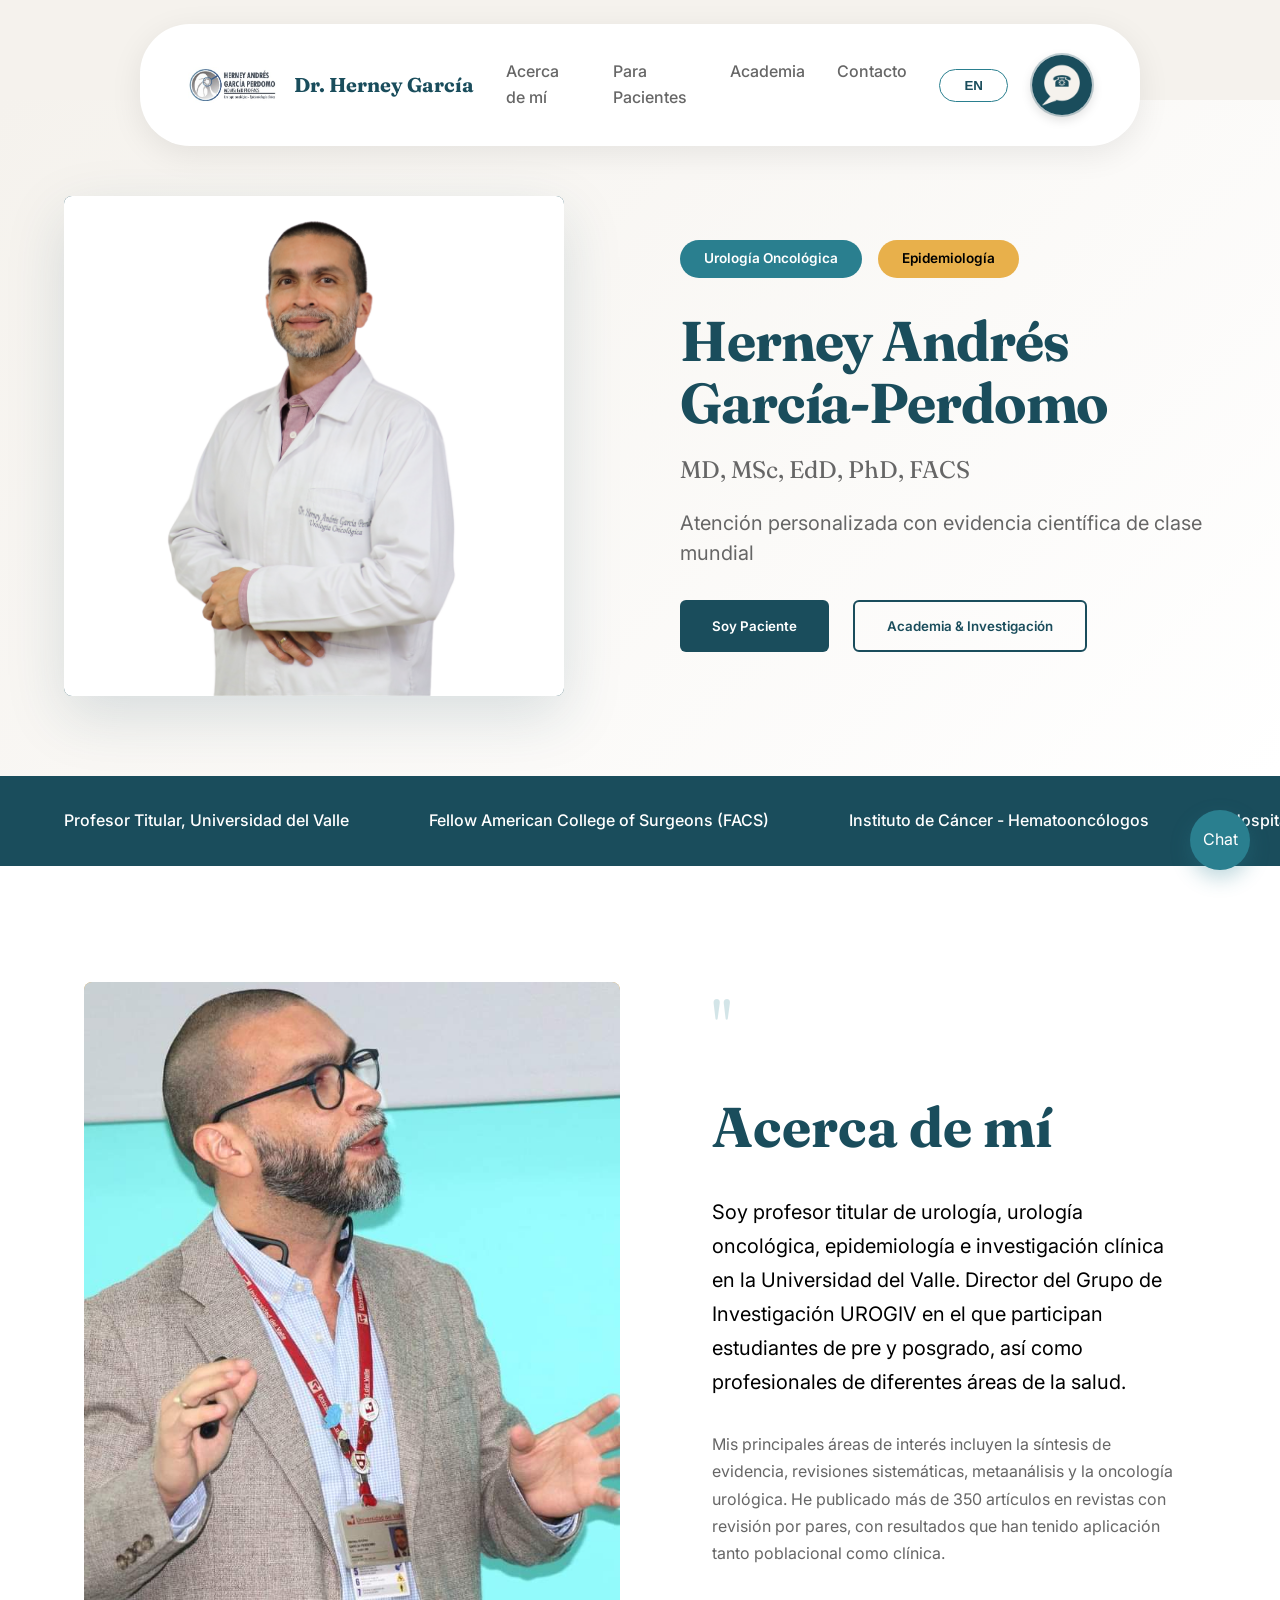
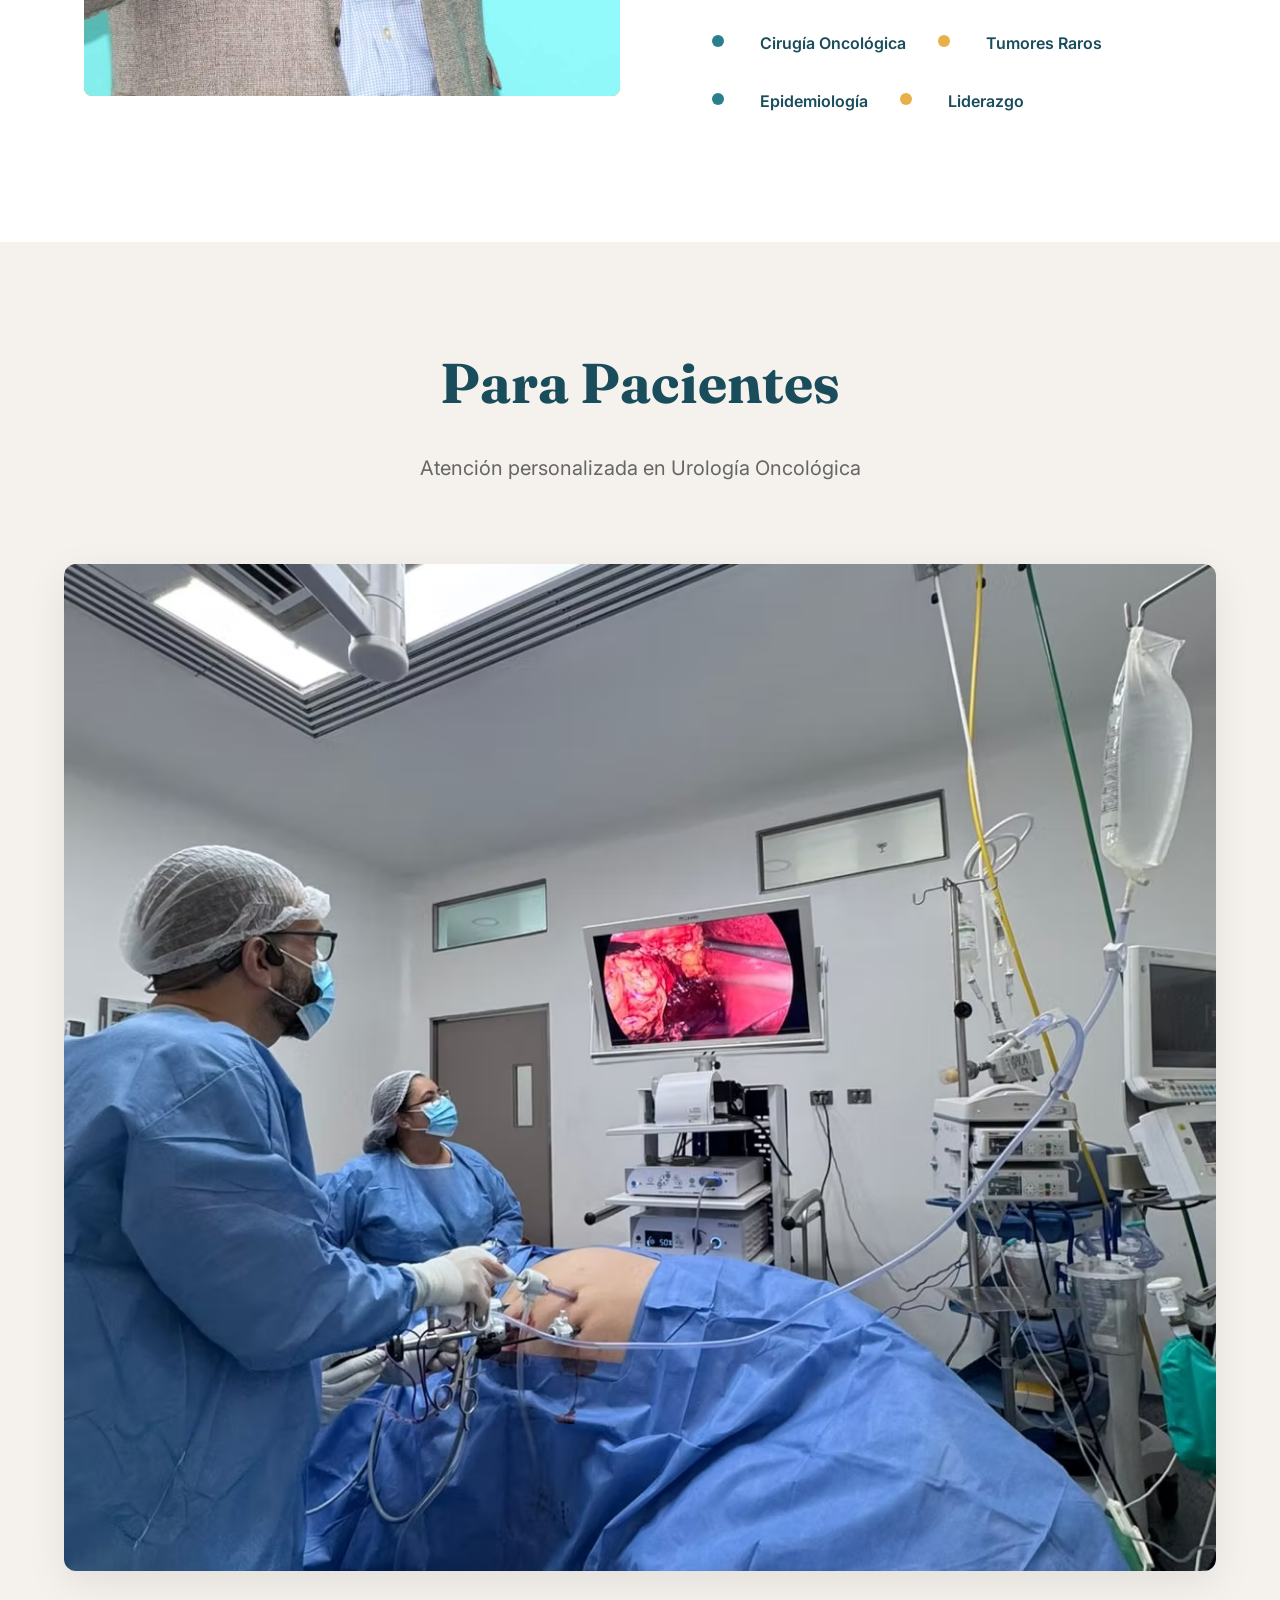
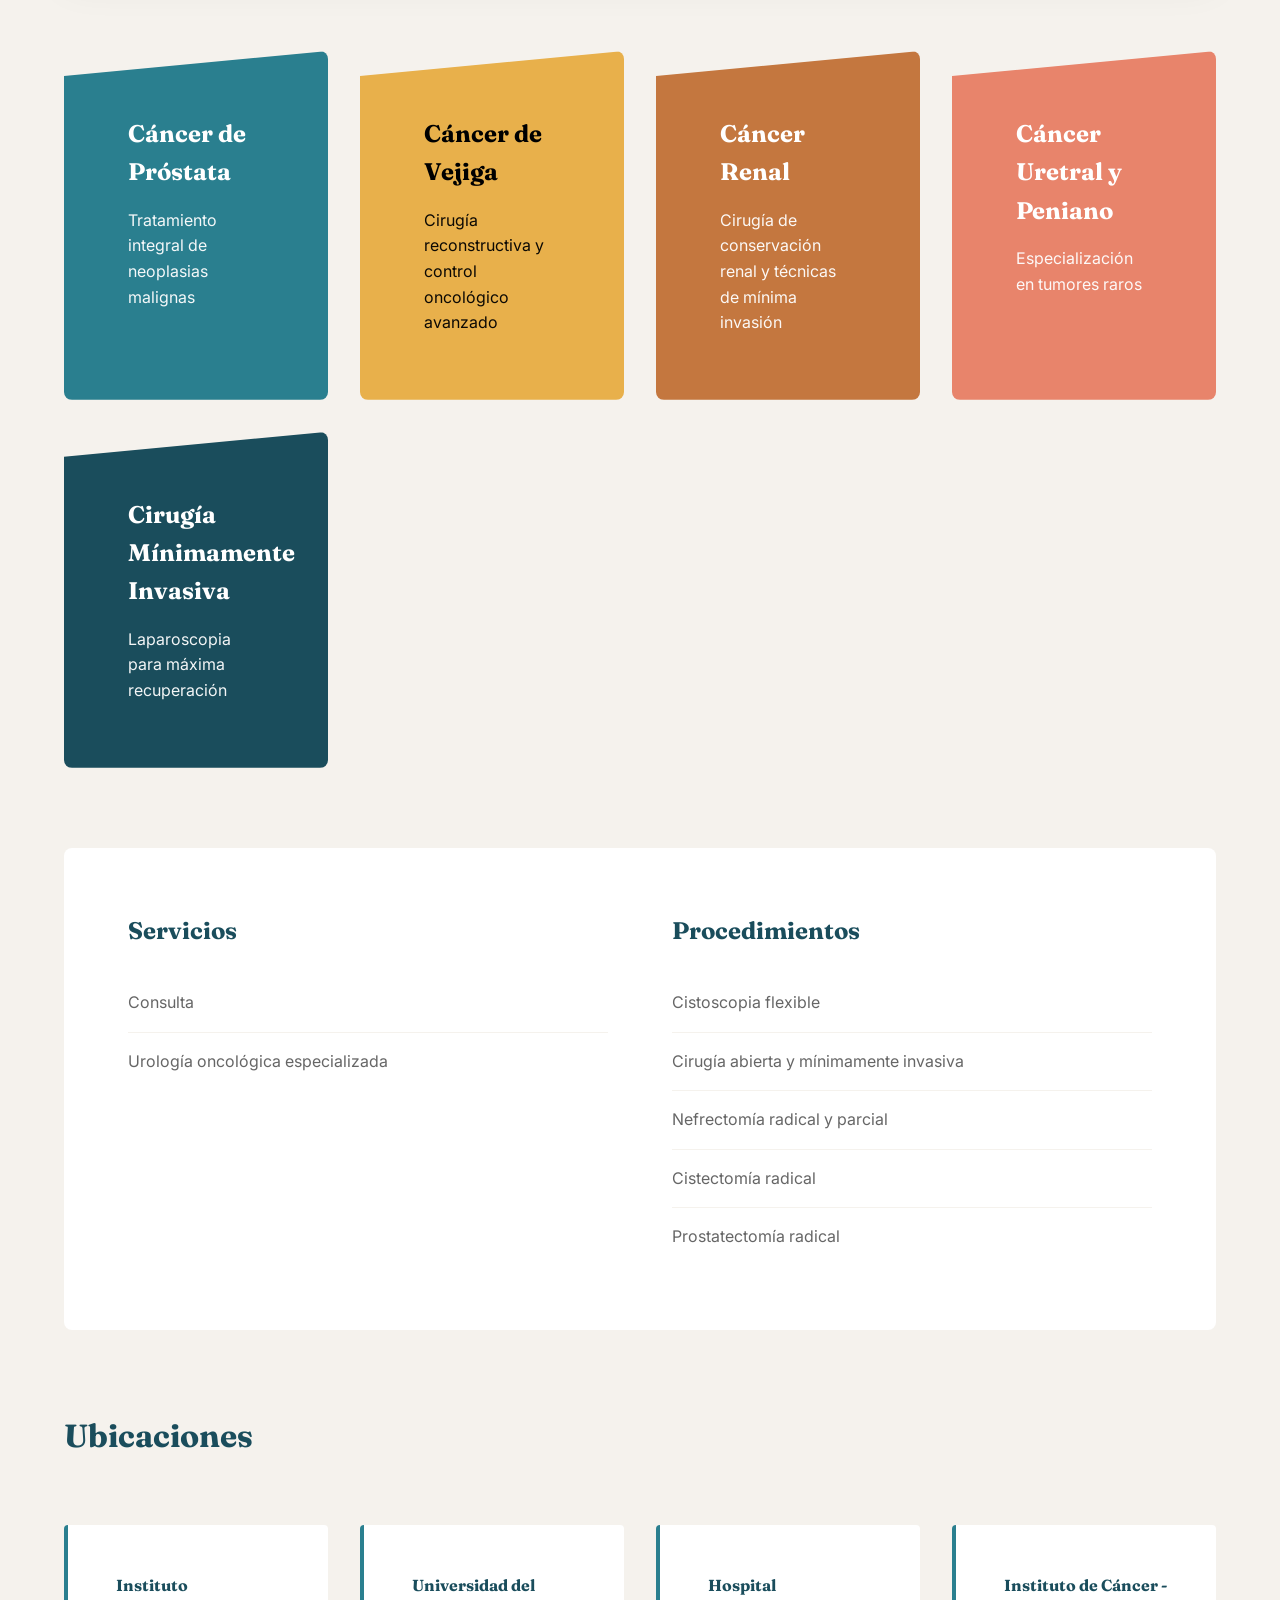
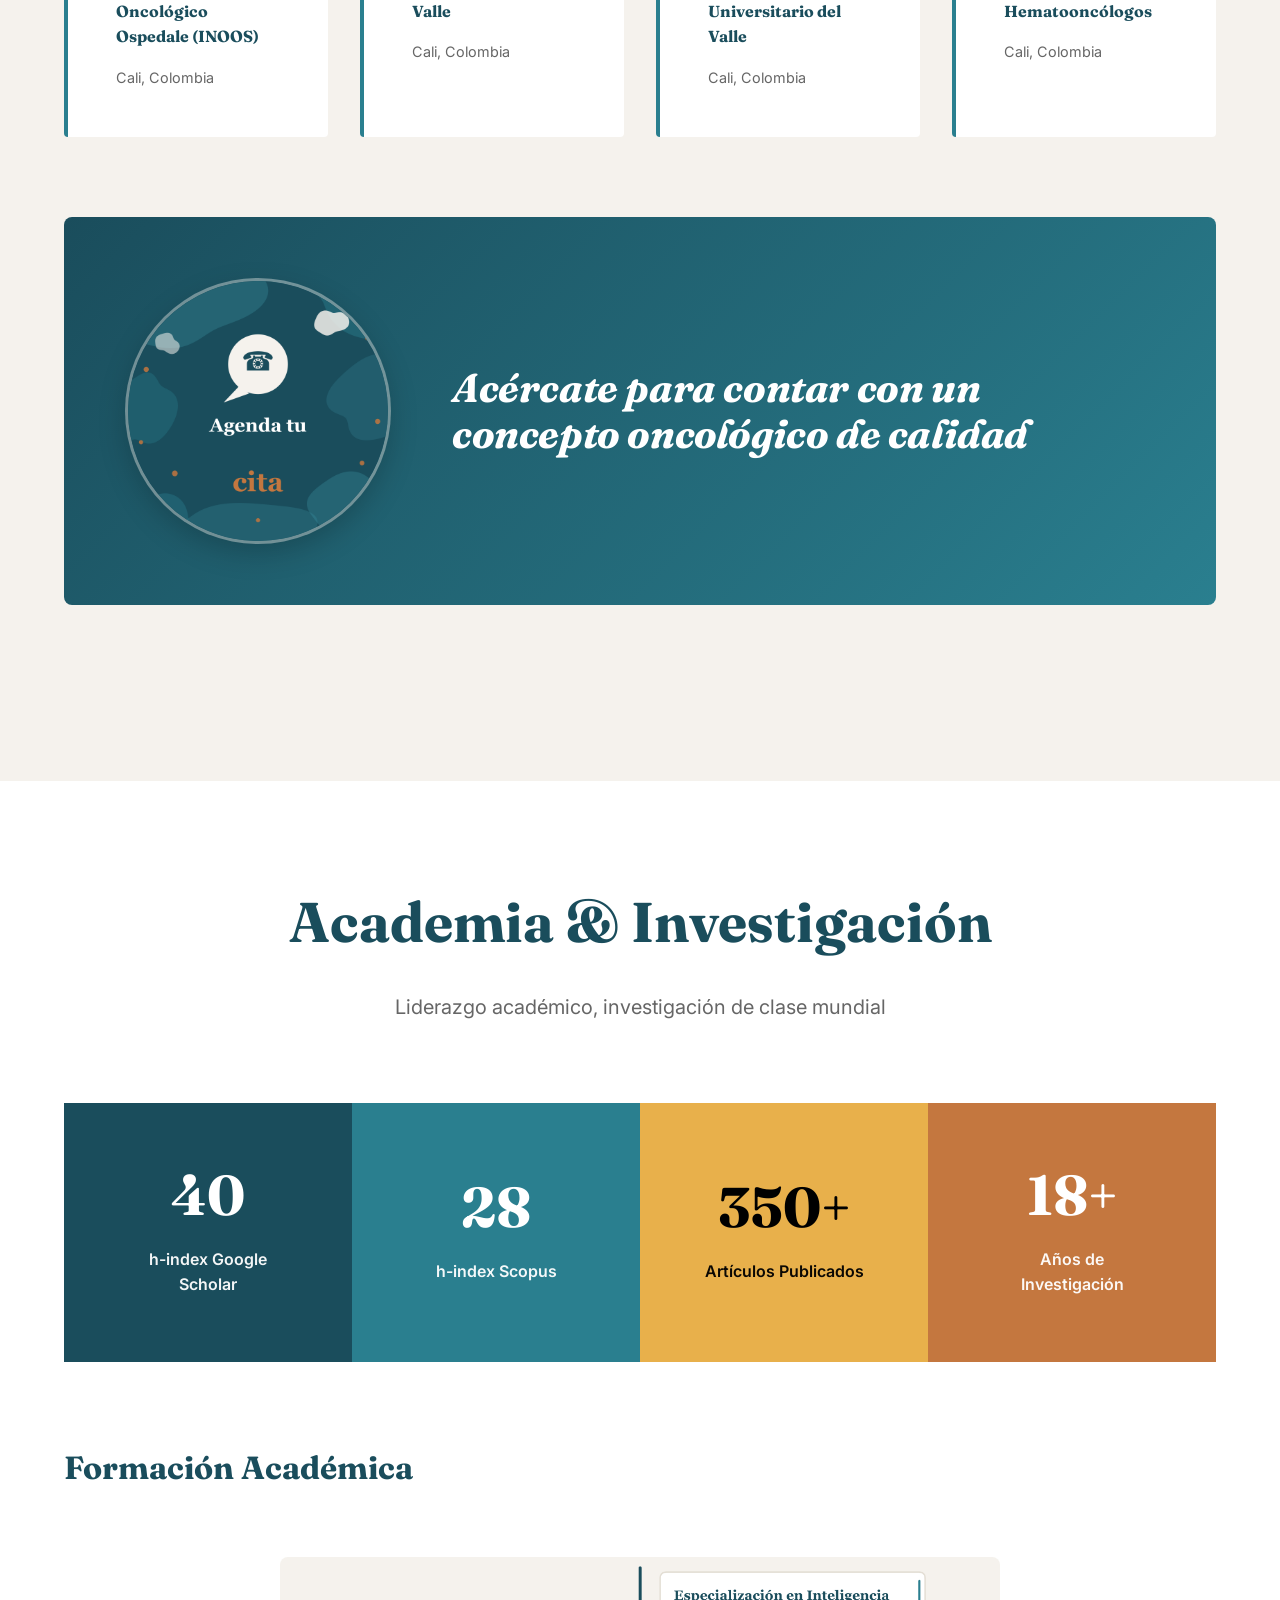
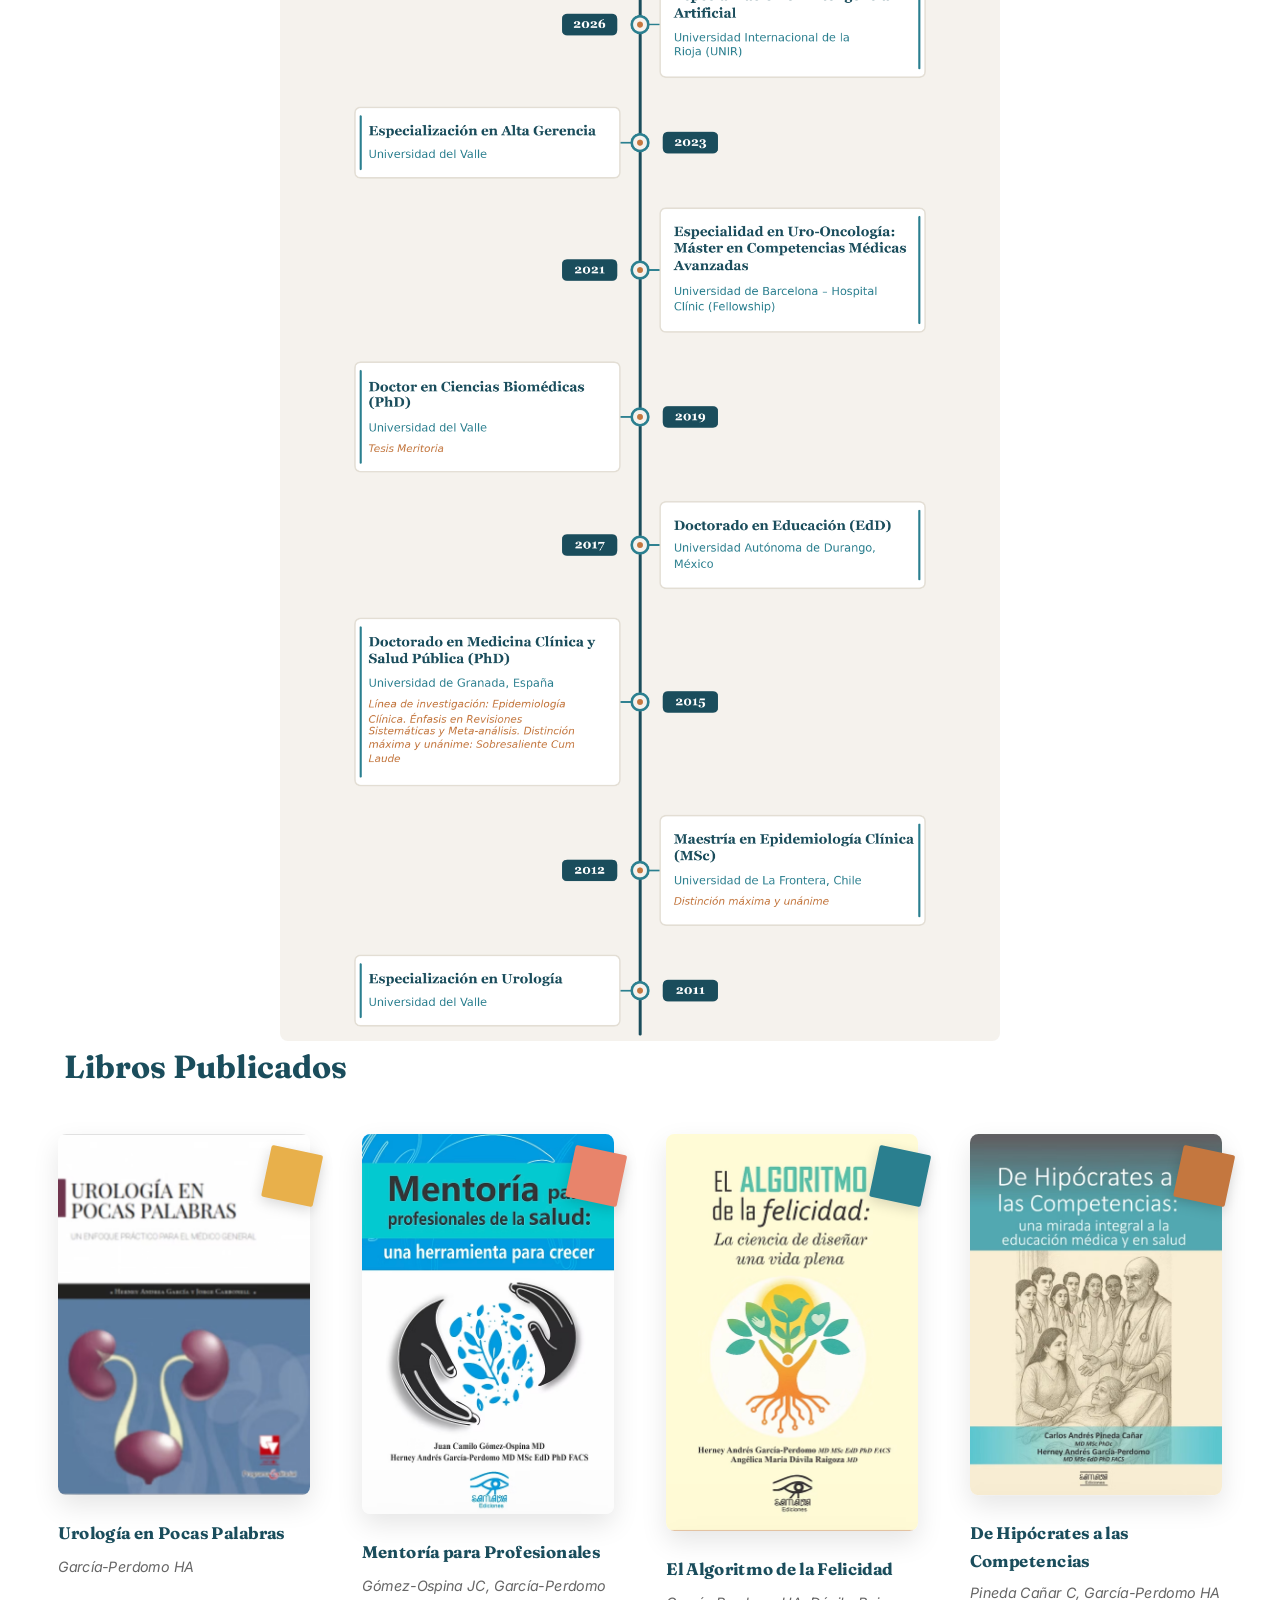
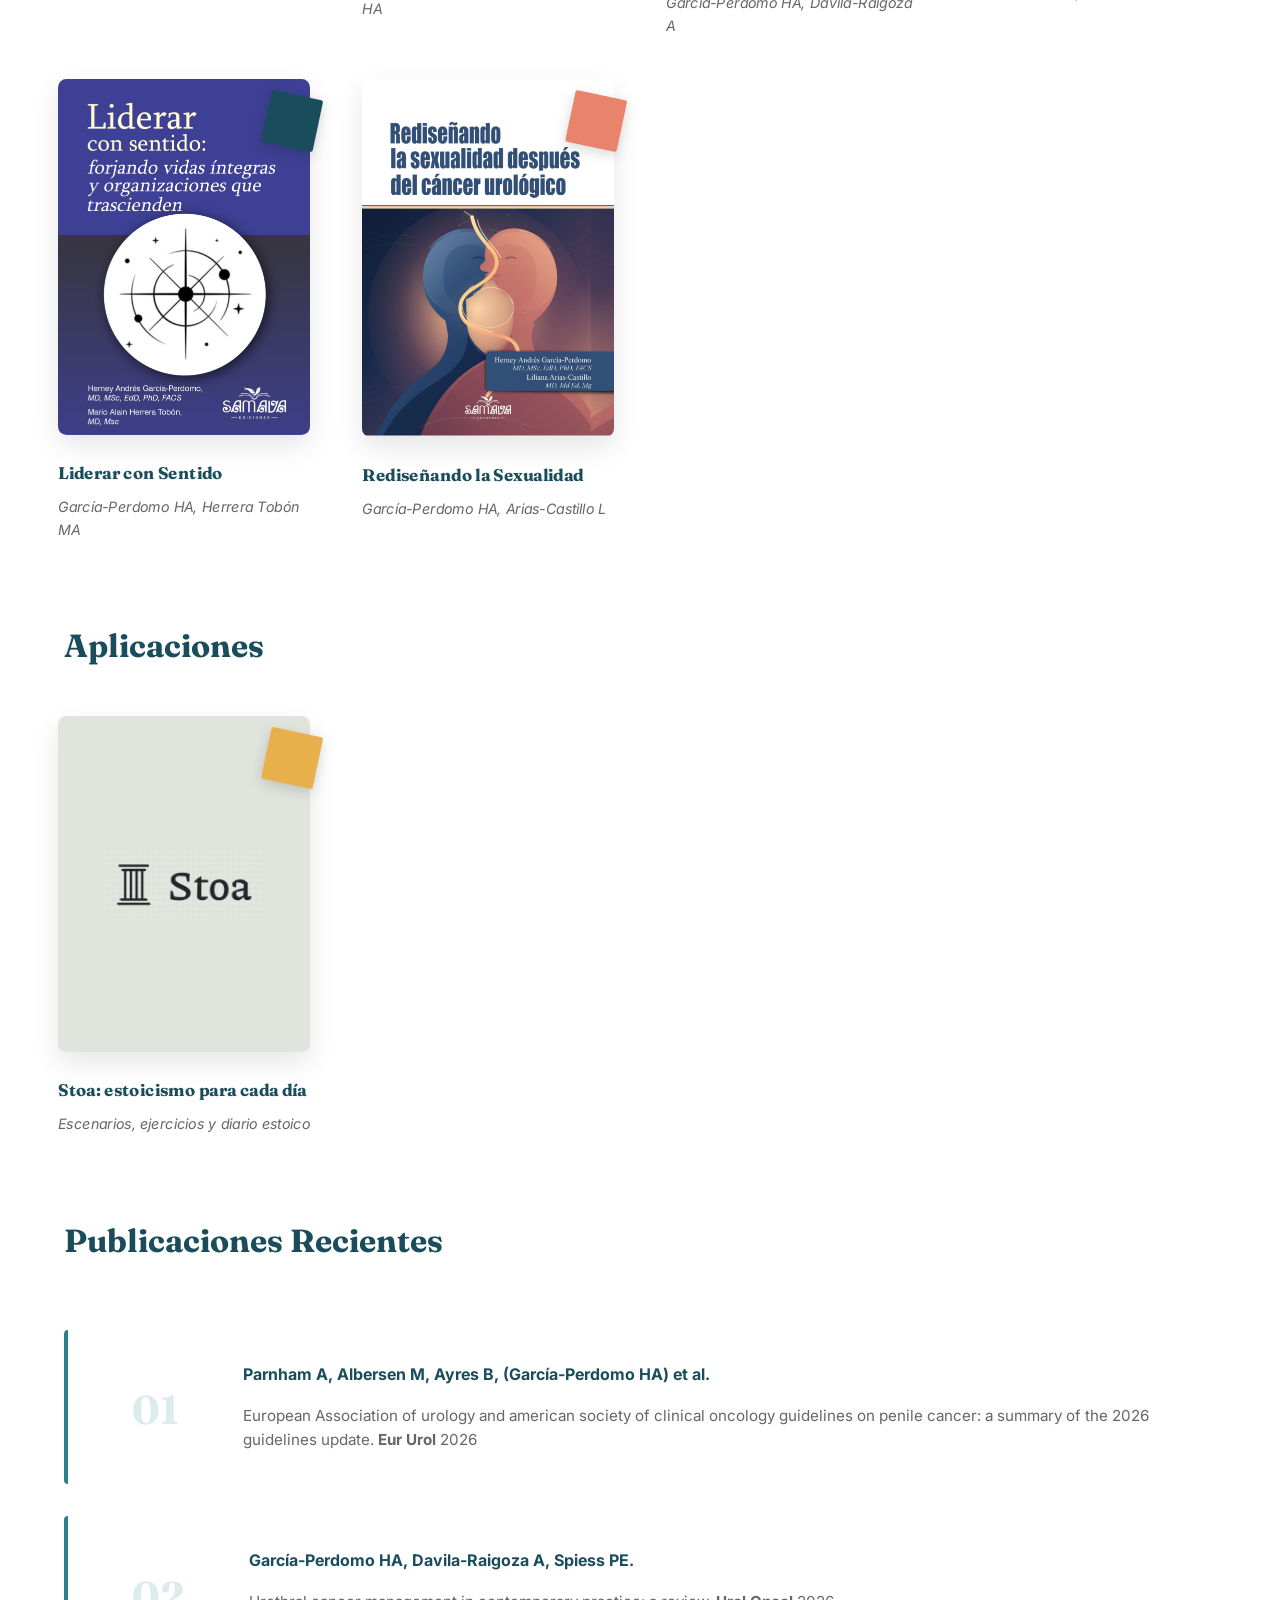
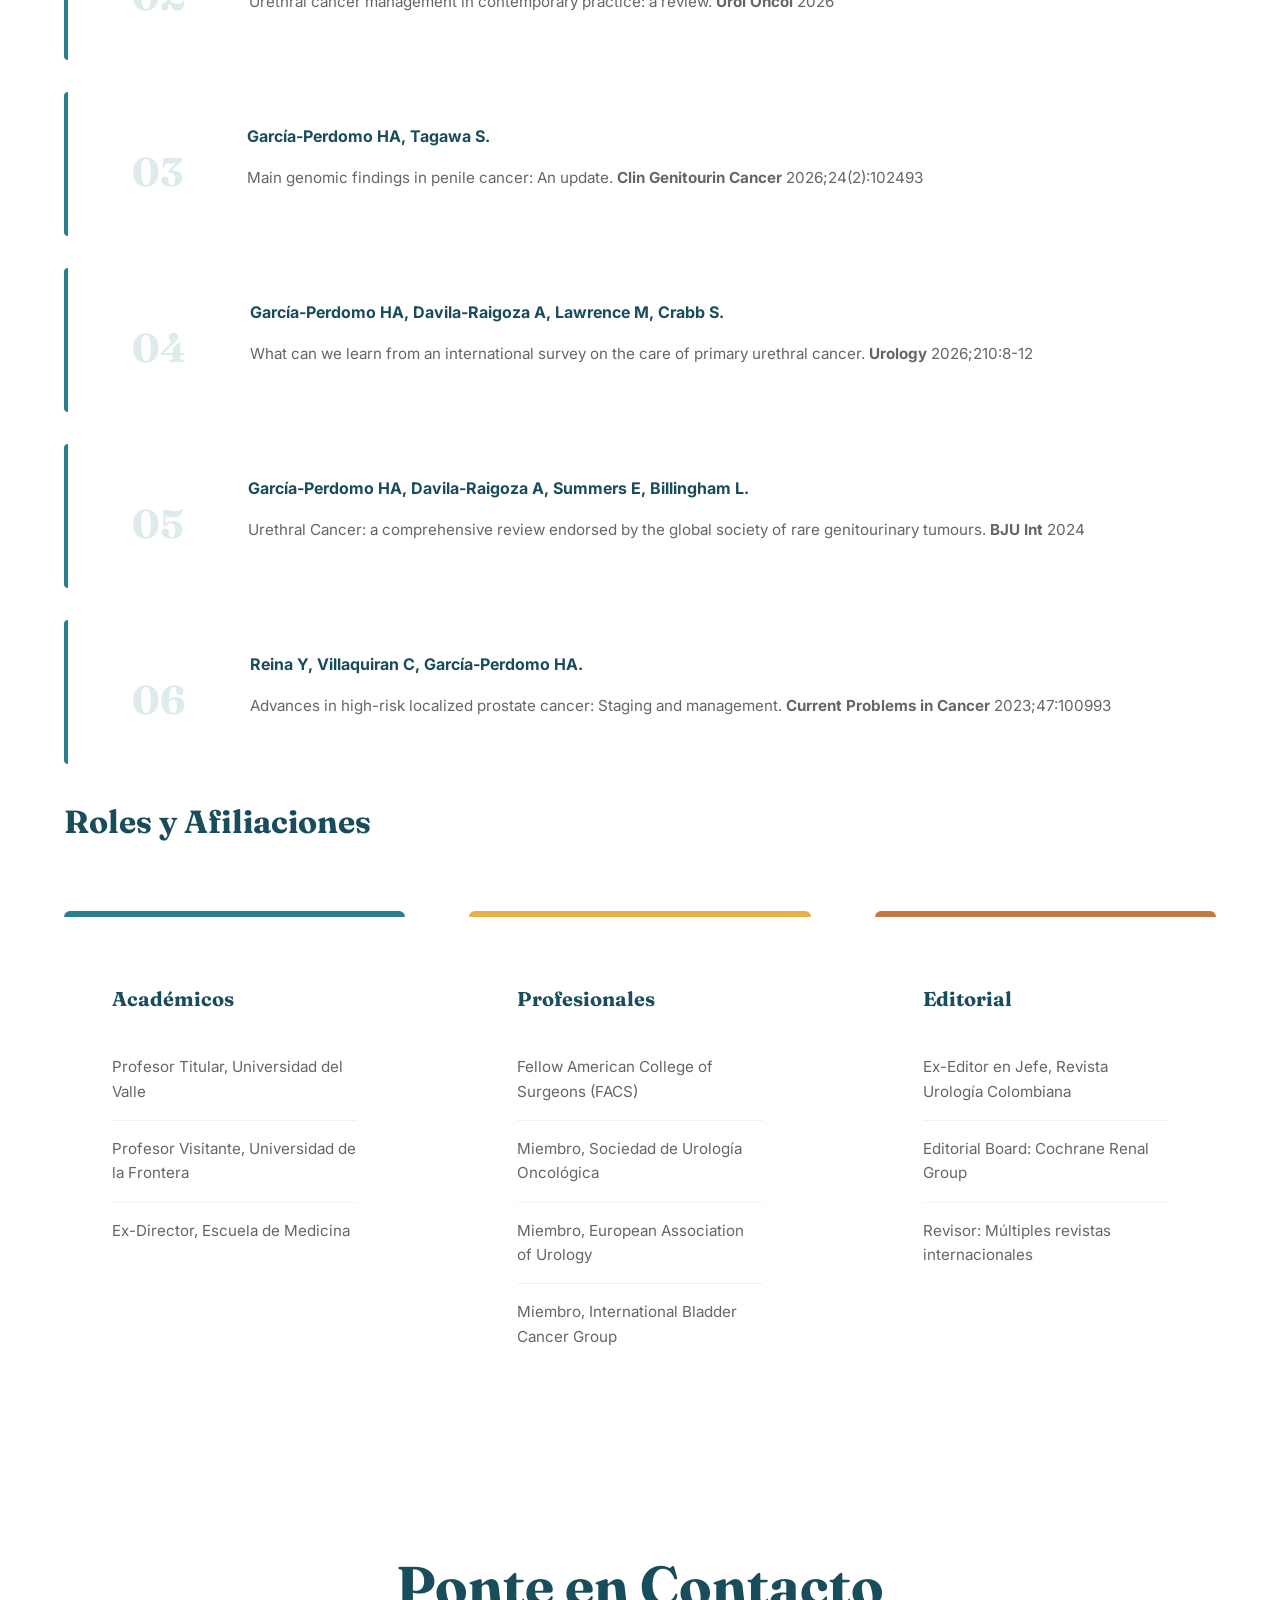
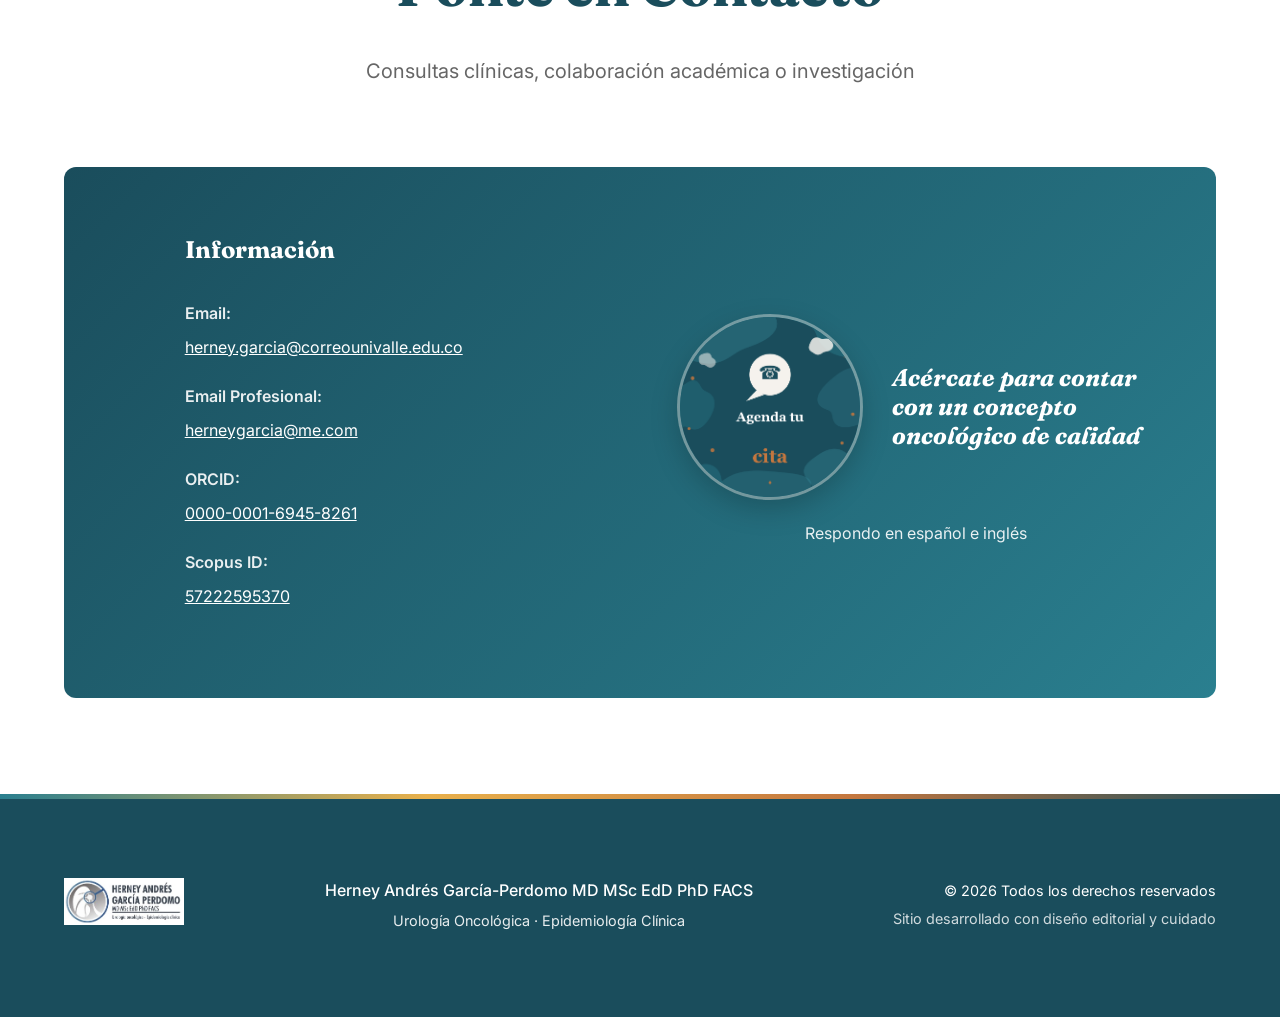
==== commit 6305200f: "Agrega el libro Rediseñando la sexualidad después del cáncer urológico Co-Authored-By: Claude Opus 5" ====
--- a/index.html
+++ b/index.html
@@ -17,7 +17,7 @@
     href="https://fonts.googleapis.com/css2?family=Fraunces:ital,opsz,wght@0,72,600;0,72,700;1,72,700&family=Inter:wght@400;500;600&display=swap"
     rel="stylesheet">
 
-  <link rel="stylesheet" href="styles.css">
+  <link rel="stylesheet" href="styles.css?v=3">
 </head>
 
 <body lang="es">
@@ -336,6 +336,17 @@
             <div class="book-info">
               <h4 data-es="Liderar con Sentido" data-en="Leading with Purpose"></h4>
               <p class="book-author">García-Perdomo HA, Herrera Tobón MA</p>
+            </div>
+          </a>
+          <a href="https://doi.org/10.6084/m9.figshare.34510959" target="_blank" rel="noopener"
+            class="book-card book-6">
+            <div class="book-cover">
+              <img src="assets/sexualidad.png" alt="Rediseñando la Sexualidad" loading="lazy">
+            </div>
+            <div class="book-tag"></div>
+            <div class="book-info">
+              <h4 data-es="Rediseñando la Sexualidad" data-en="Redesigning Sexuality"></h4>
+              <p class="book-author">García-Perdomo HA, Arias-Castillo L</p>
             </div>
           </a>
         </div>
@@ -526,7 +537,7 @@
     </div>
   </footer>
 
-  <script src="script.js"></script>
+  <script src="script.js?v=2"></script>
 </body>
 
 </html>
--- a/styles.css
+++ b/styles.css
@@ -938,6 +938,7 @@
 .book-3 { transform: translateY(20px) rotate(0deg); }
 .book-4 { transform: translateY(20px) rotate(1deg); }
 .book-5 { transform: translateY(20px) rotate(3deg); }
+.book-6 { transform: translateY(20px) rotate(-2deg); }
 
 .book-card:hover {
   transform: translateY(-10px) rotate(0deg) scale(1.05);
@@ -986,6 +987,10 @@
   background: var(--color-navy);
 }
 
+.book-card:nth-child(6) .book-tag {
+  background: var(--color-terracotta);
+}
+
 .book-info h4 {
   font-family: var(--font-display);
   font-size: var(--font-size-base);
@@ -1012,7 +1017,7 @@
      tarjeta; en 2 columnas estrechas ese scale invade el gap. Solo !important
      lo gana a un estilo inline. */
   .book-card,
-  .book-1, .book-2, .book-3, .book-4, .book-5 {
+  .book-1, .book-2, .book-3, .book-4, .book-5, .book-6 {
     transform: none !important;
   }
 
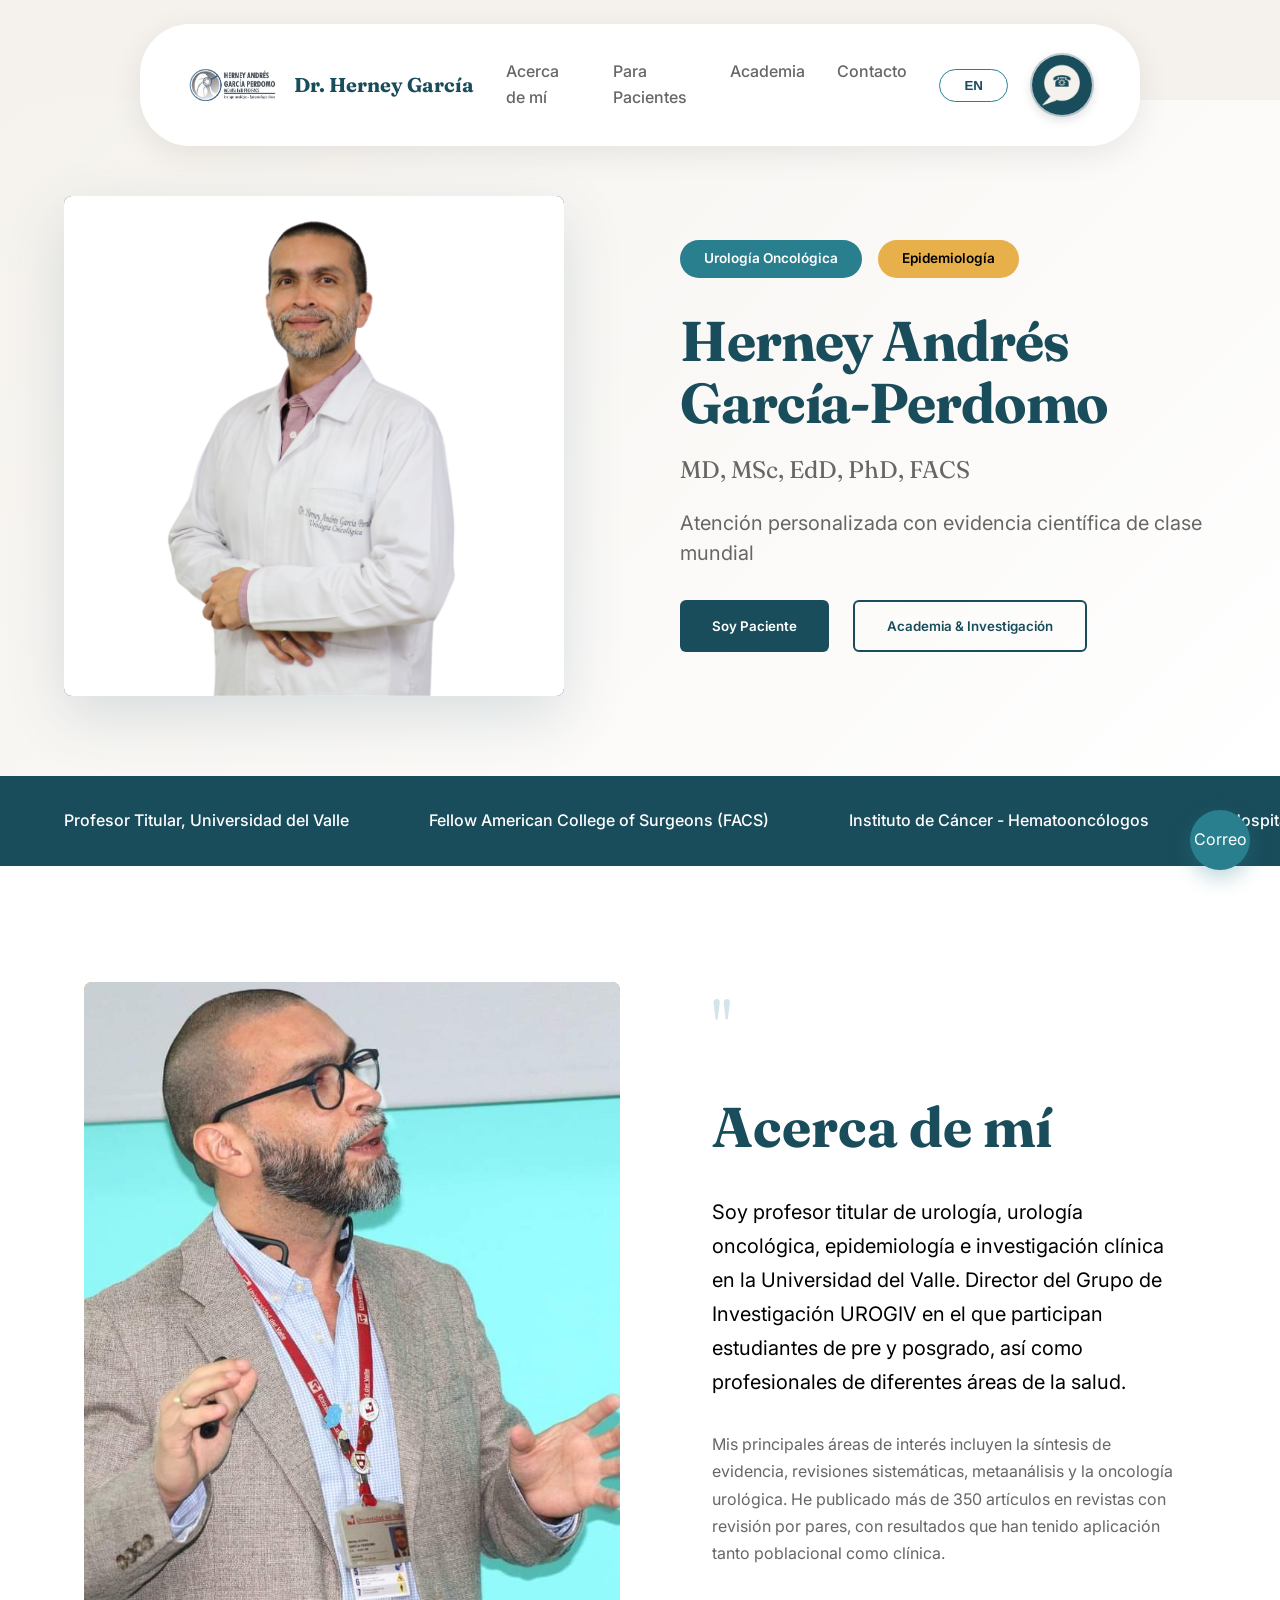
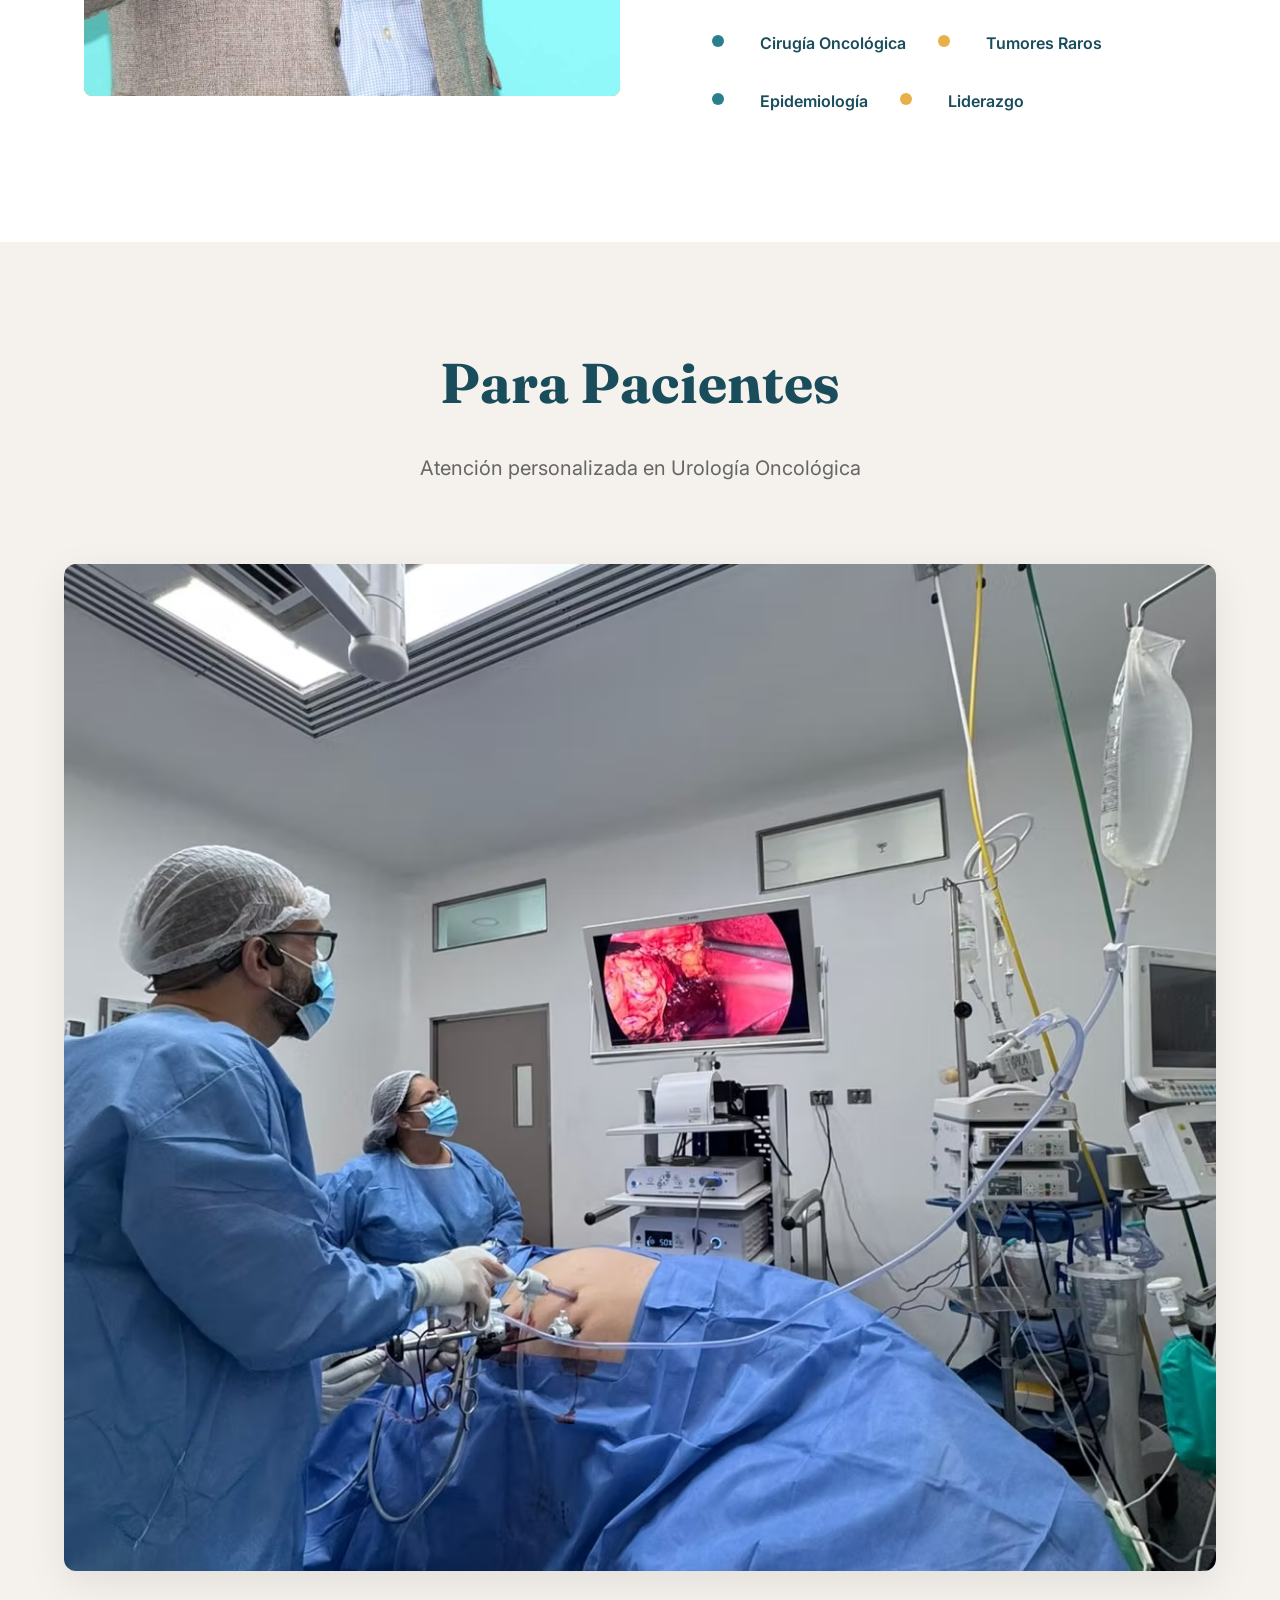
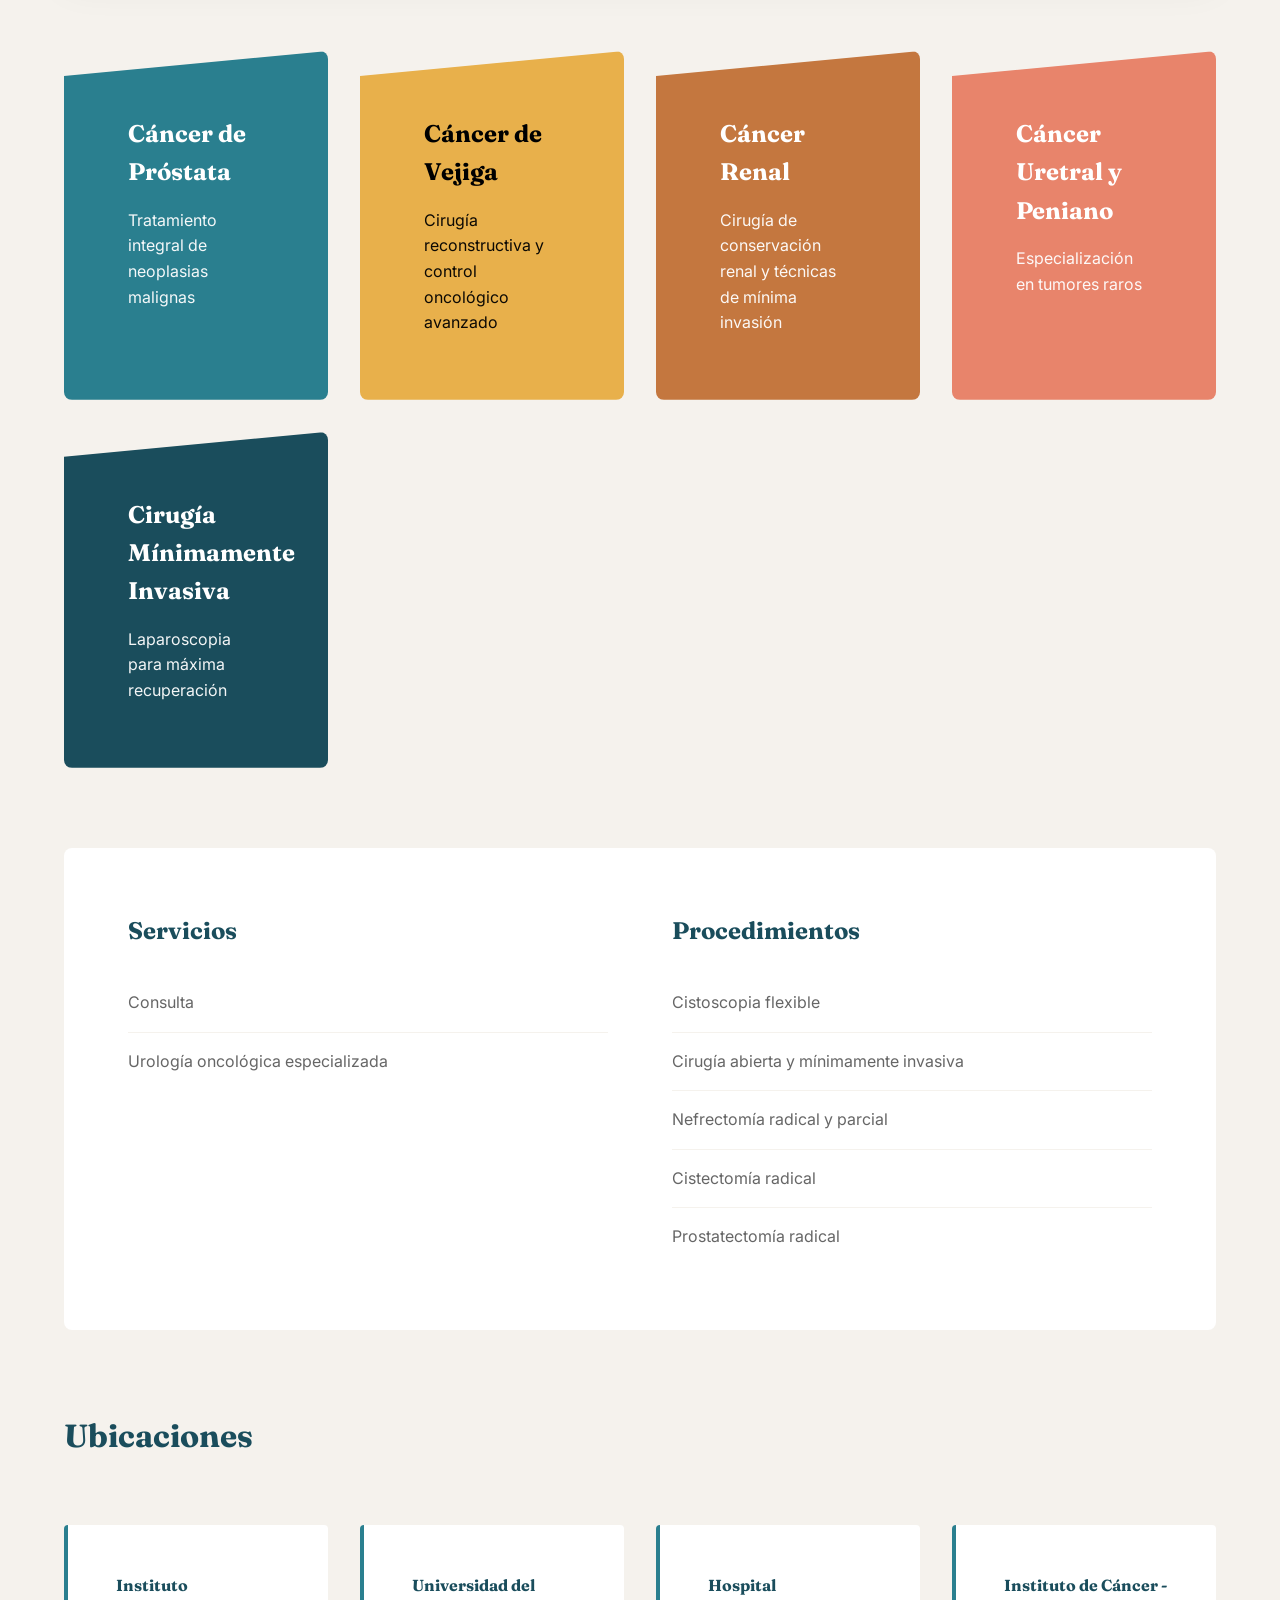
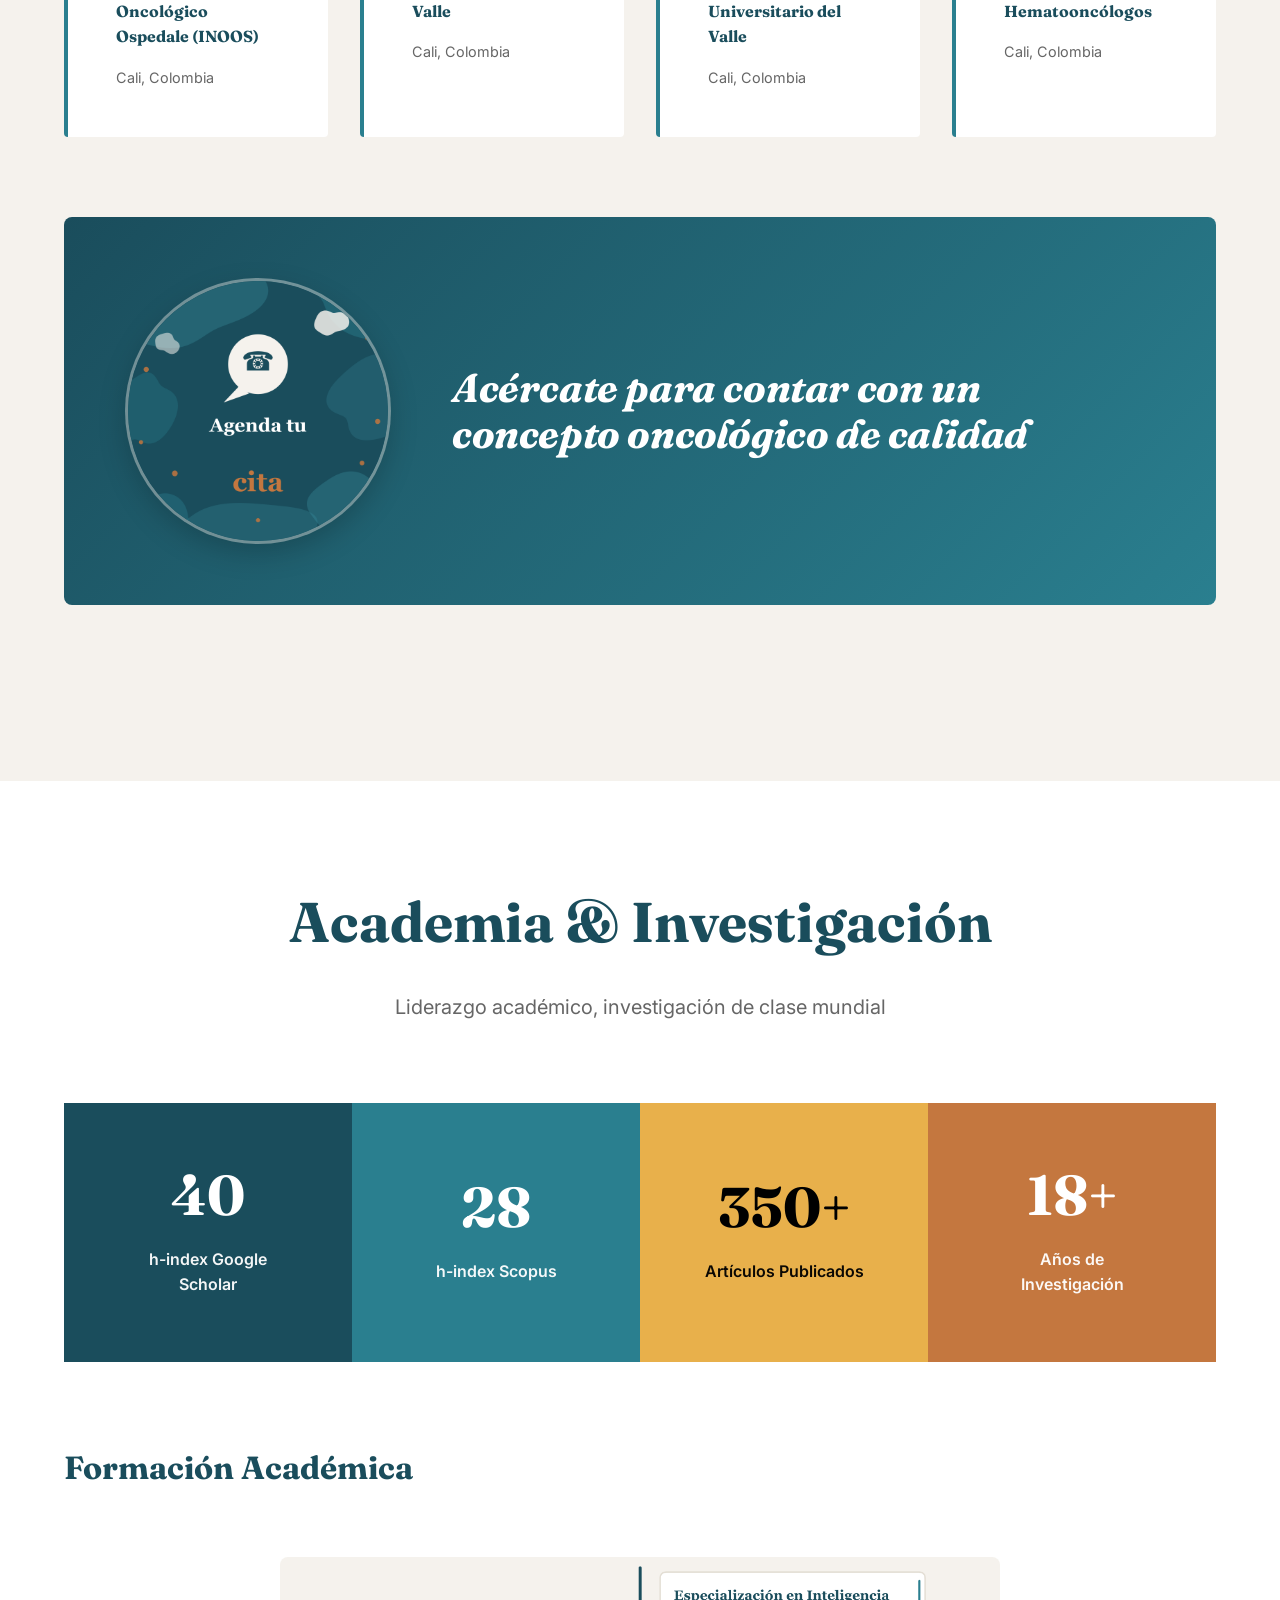
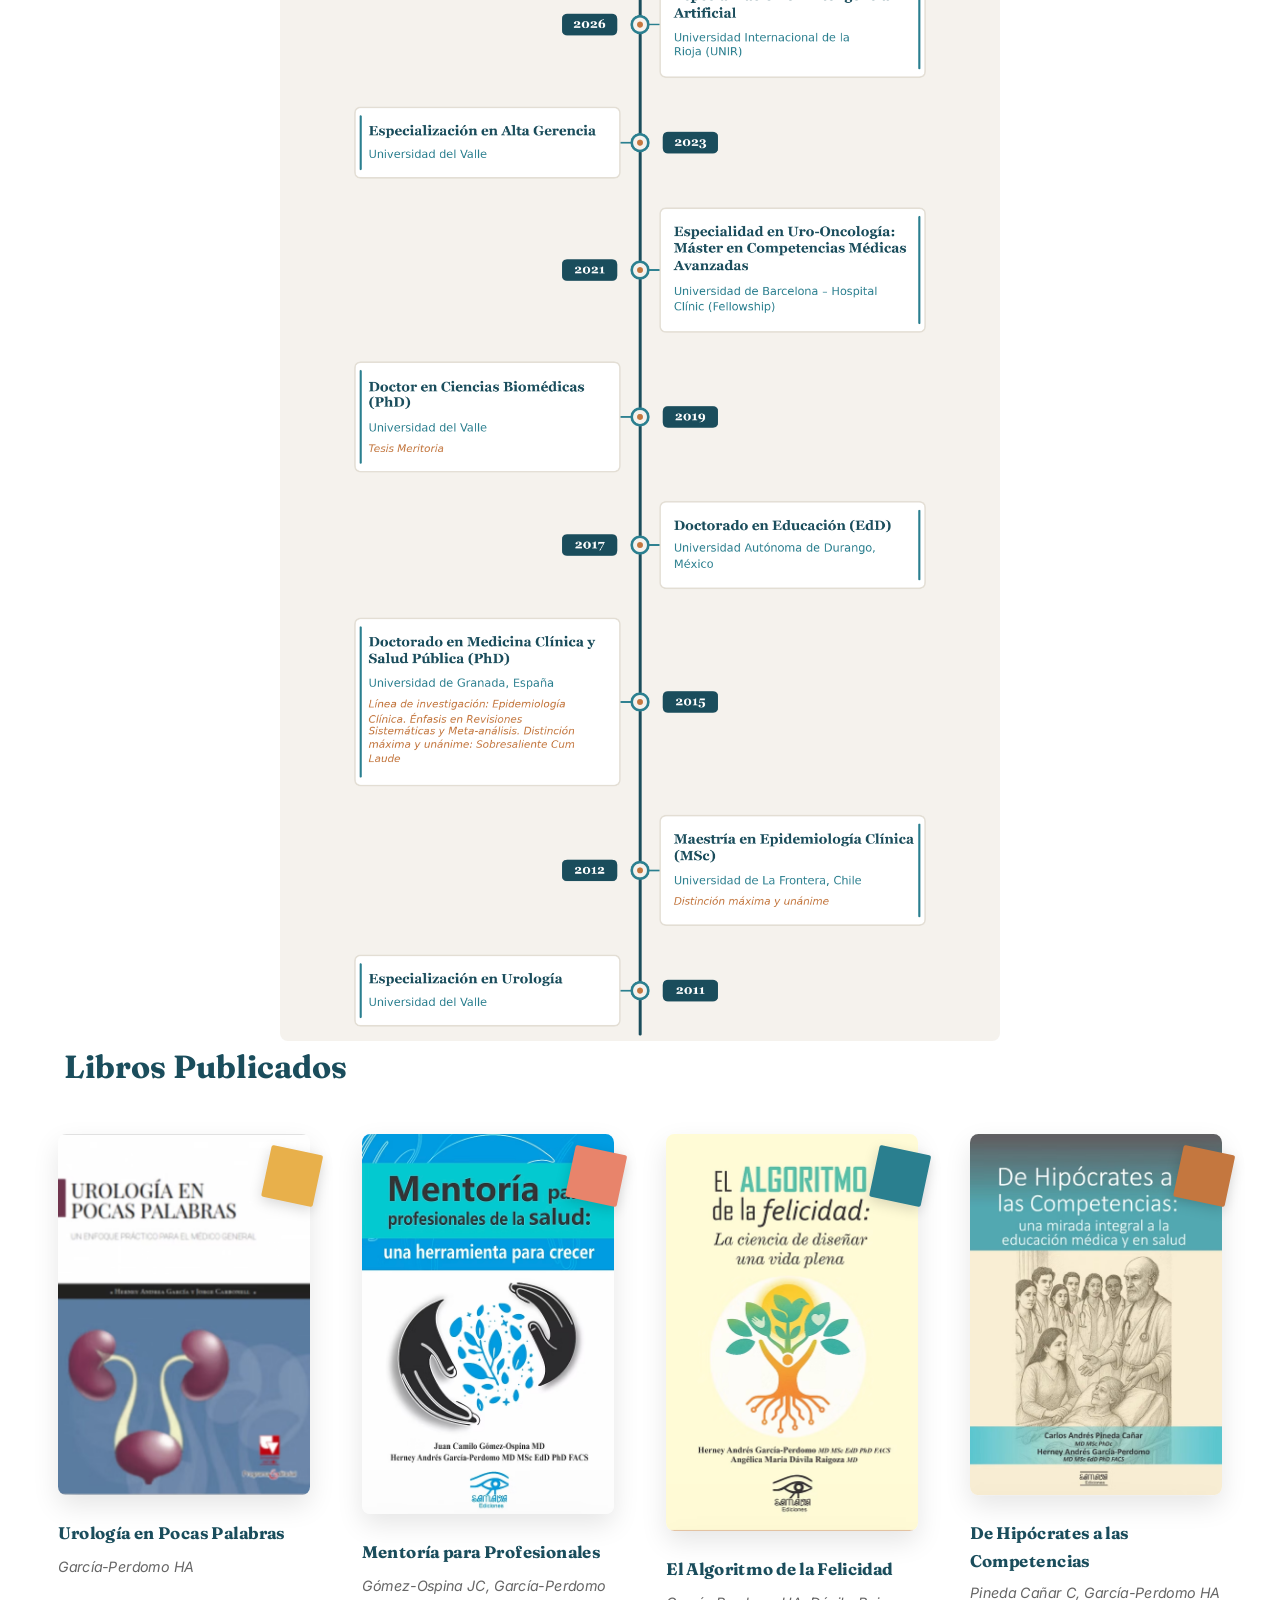
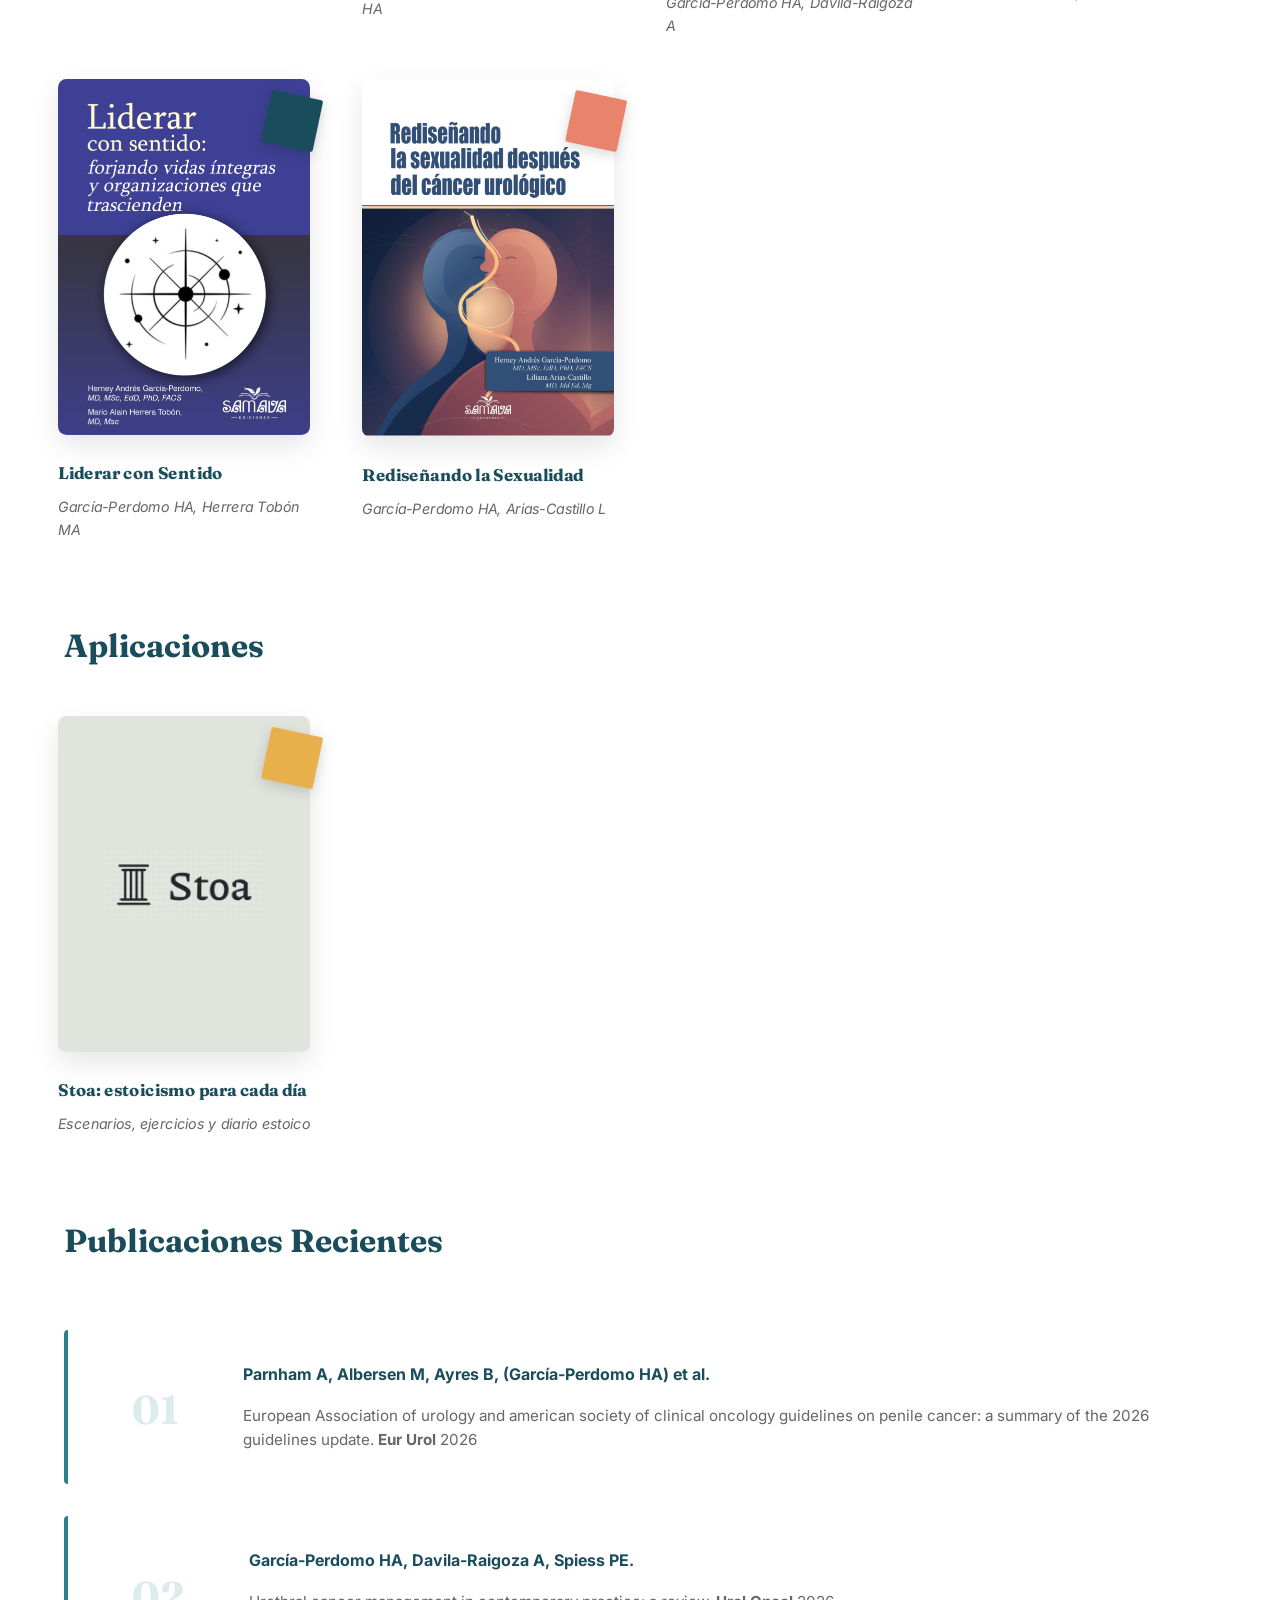
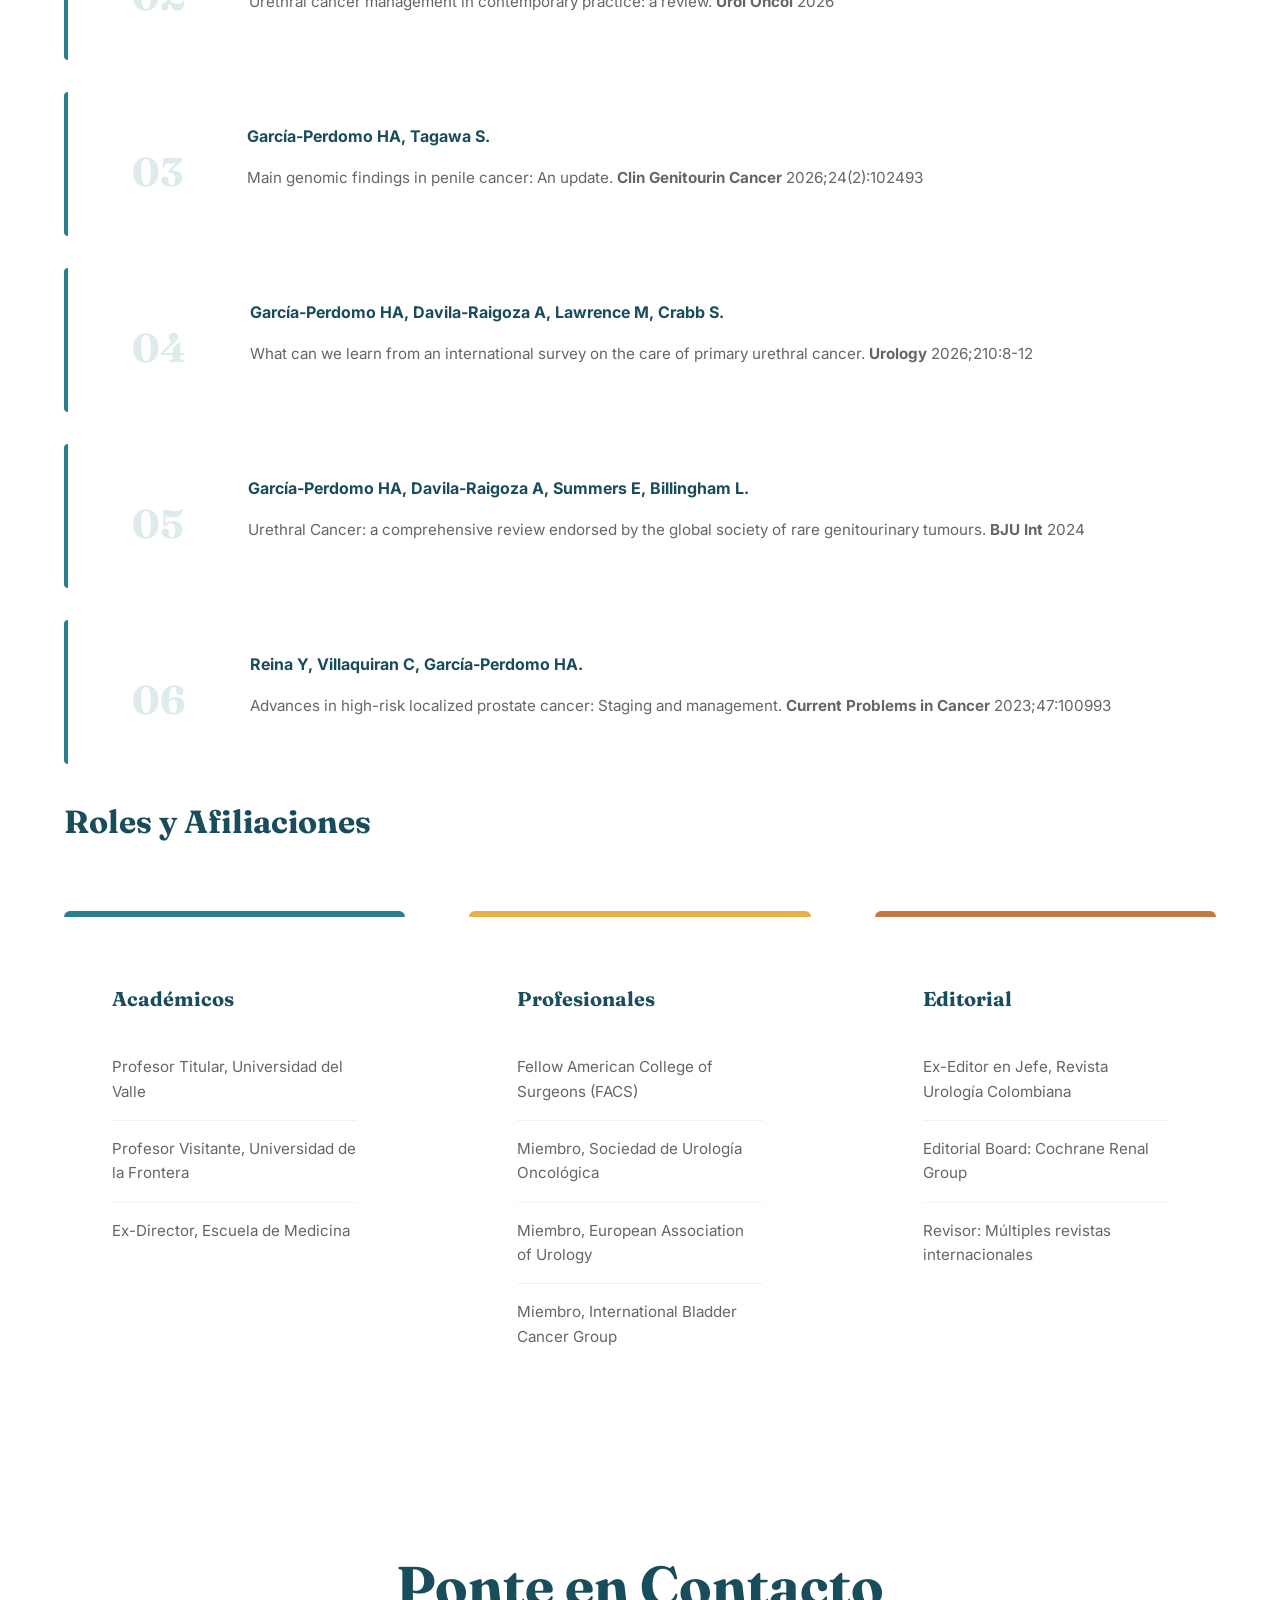
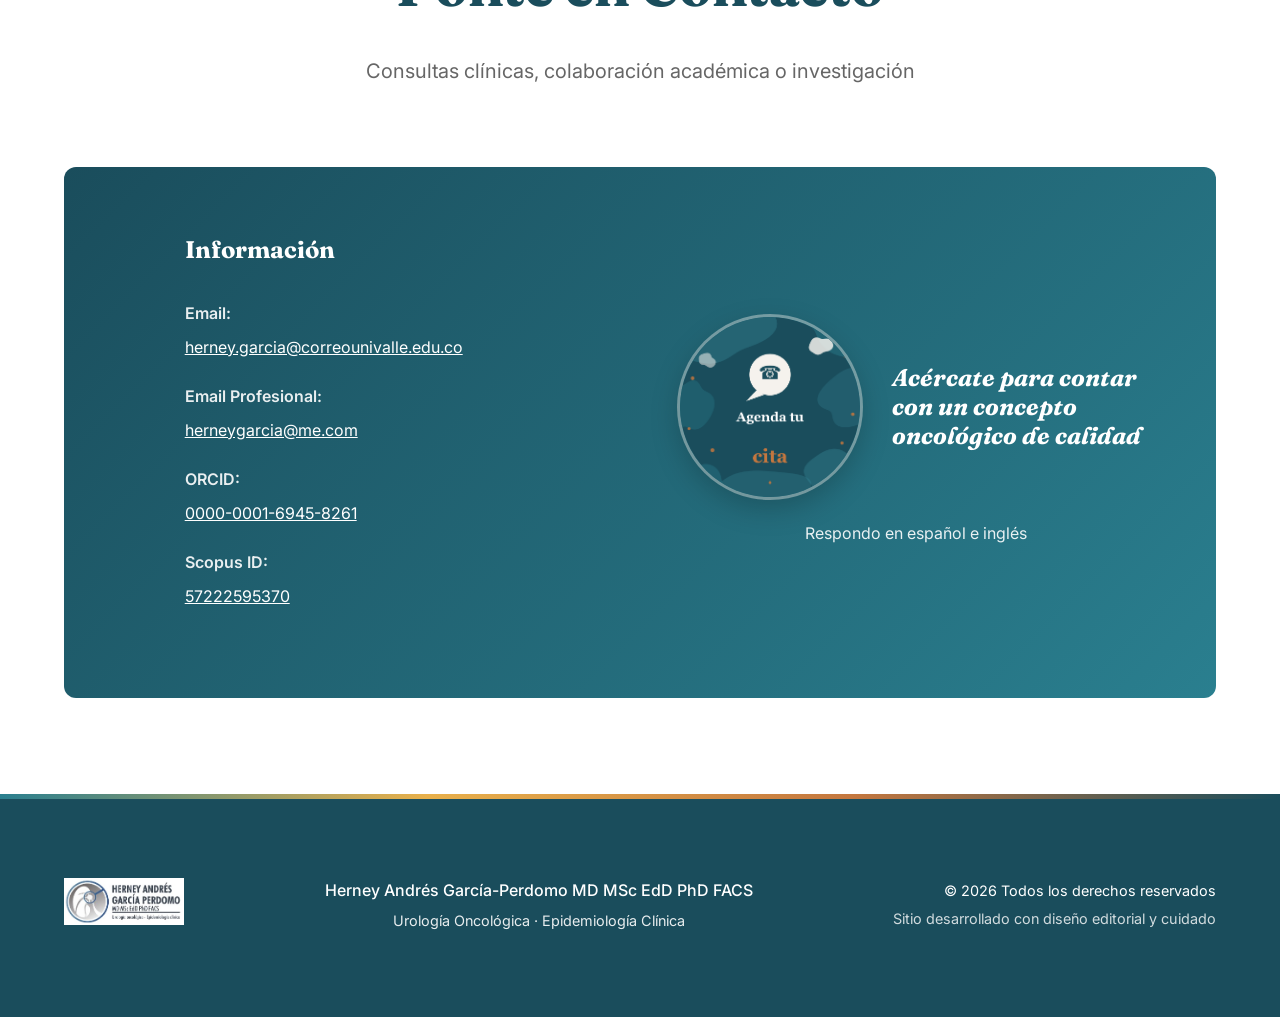
==== commit 187381f5: "Ajusta textos de contacto y precio en inglés - Botón flotante: "Chat" pasa a "Correo" / "Email". - C" ====
--- a/index.html
+++ b/index.html
@@ -84,7 +84,7 @@
 
     <!-- Floating Contact Button -->
     <a href="mailto:herney.garcia@correounivalle.edu.co?subject=Contacto&body=Hola%20Dr.%20García,%20me%20gustaría%20comunicarme%20contigo"
-      class="floating-whatsapp" data-es="Chat" data-en="Chat" aria-label="Contact">
+      class="floating-whatsapp" data-es="Correo" data-en="Email" aria-label="Contact">
       <svg width="24" height="24" viewBox="0 0 24 24" fill="none" stroke="currentColor" stroke-width="2">
         <path d="M21 15a2 2 0 0 1-2 2H7l-4 4V5a2 2 0 0 1 2-2h14a2 2 0 0 1 2 2z"></path>
       </svg>
@@ -359,8 +359,7 @@
           <a href="https://herneygarcia.github.io/stoa/" target="_blank" rel="noopener" class="book-card book-1">
             <div class="book-cover app-cover">
               <img src="assets/stoa.png" alt="Stoa: estoicismo para cada día"
-                data-alt-es="Stoa: estoicismo para cada día"
-                data-alt-en="Stoa: Stoicism for every day" loading="lazy">
+                data-alt-es="Stoa: estoicismo para cada día" data-alt-en="Stoa: Stoicism for every day" loading="lazy">
             </div>
             <div class="book-tag"></div>
             <div class="book-info">
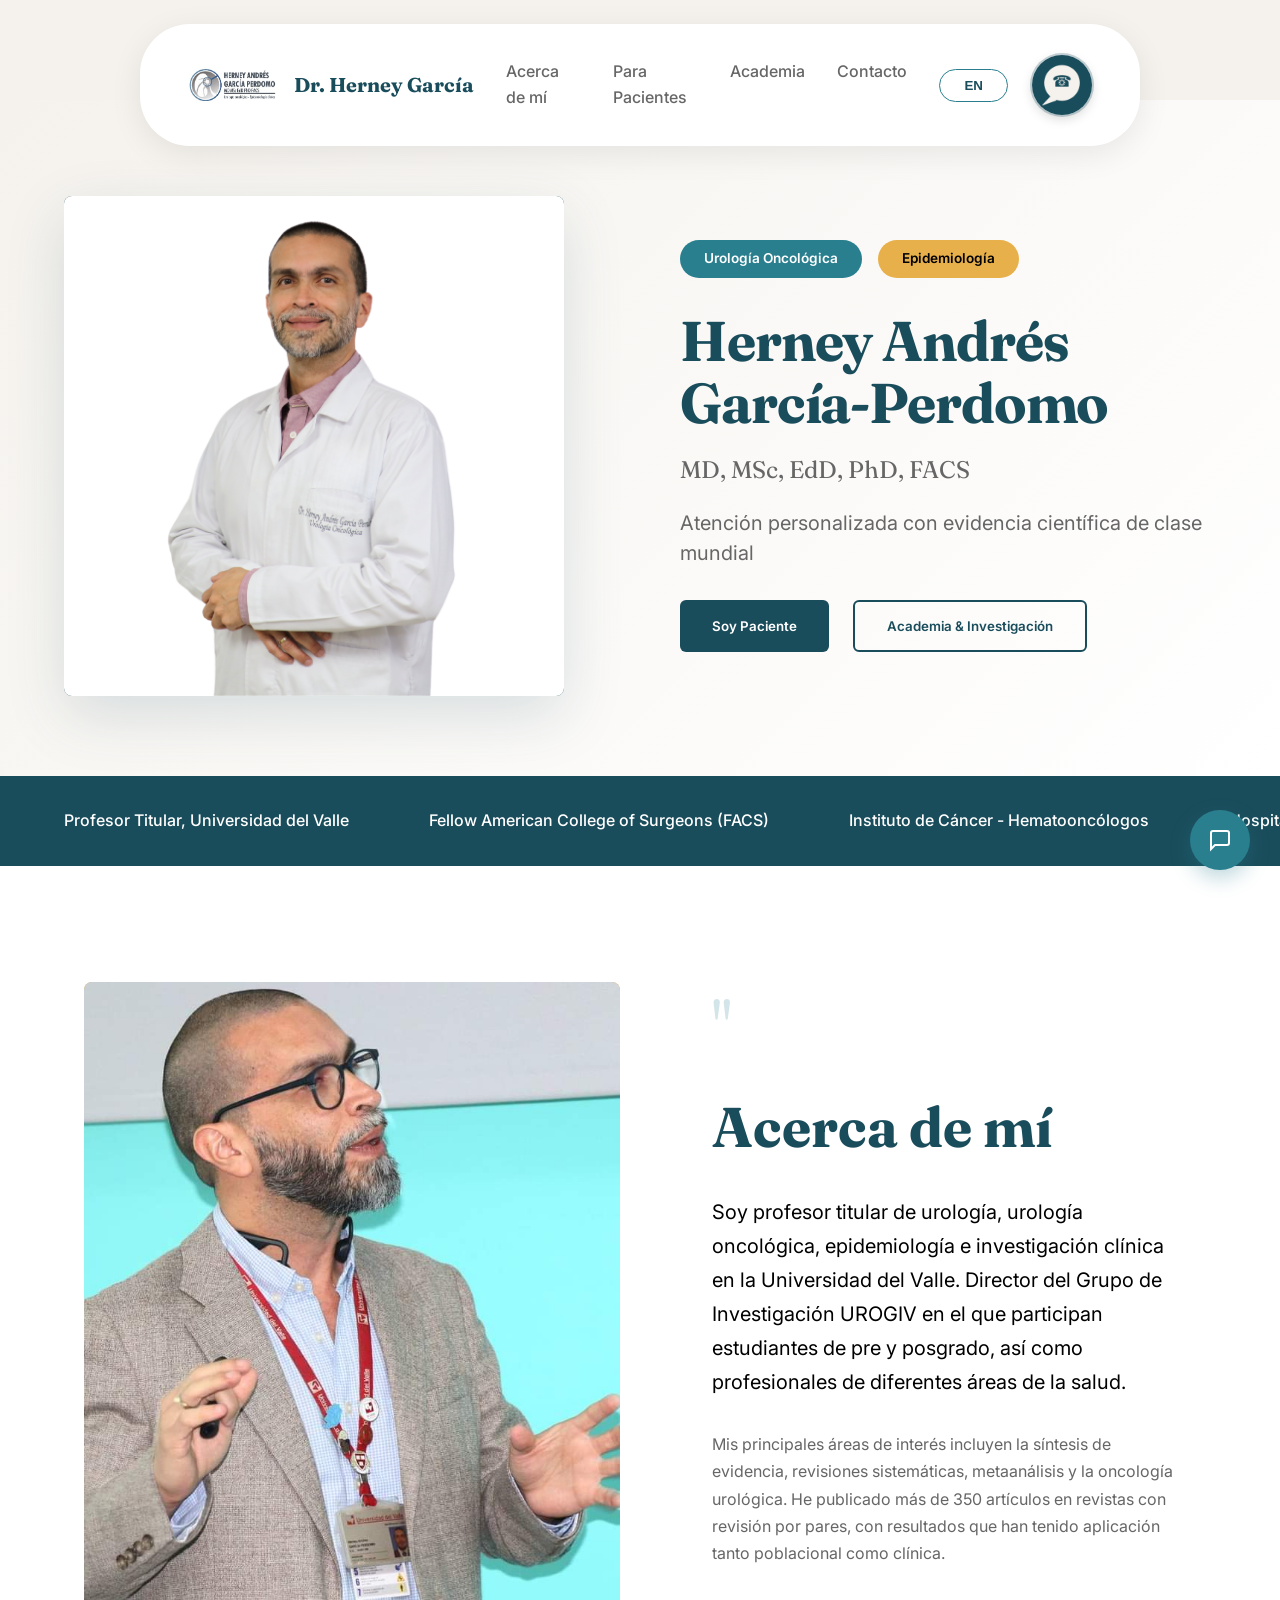
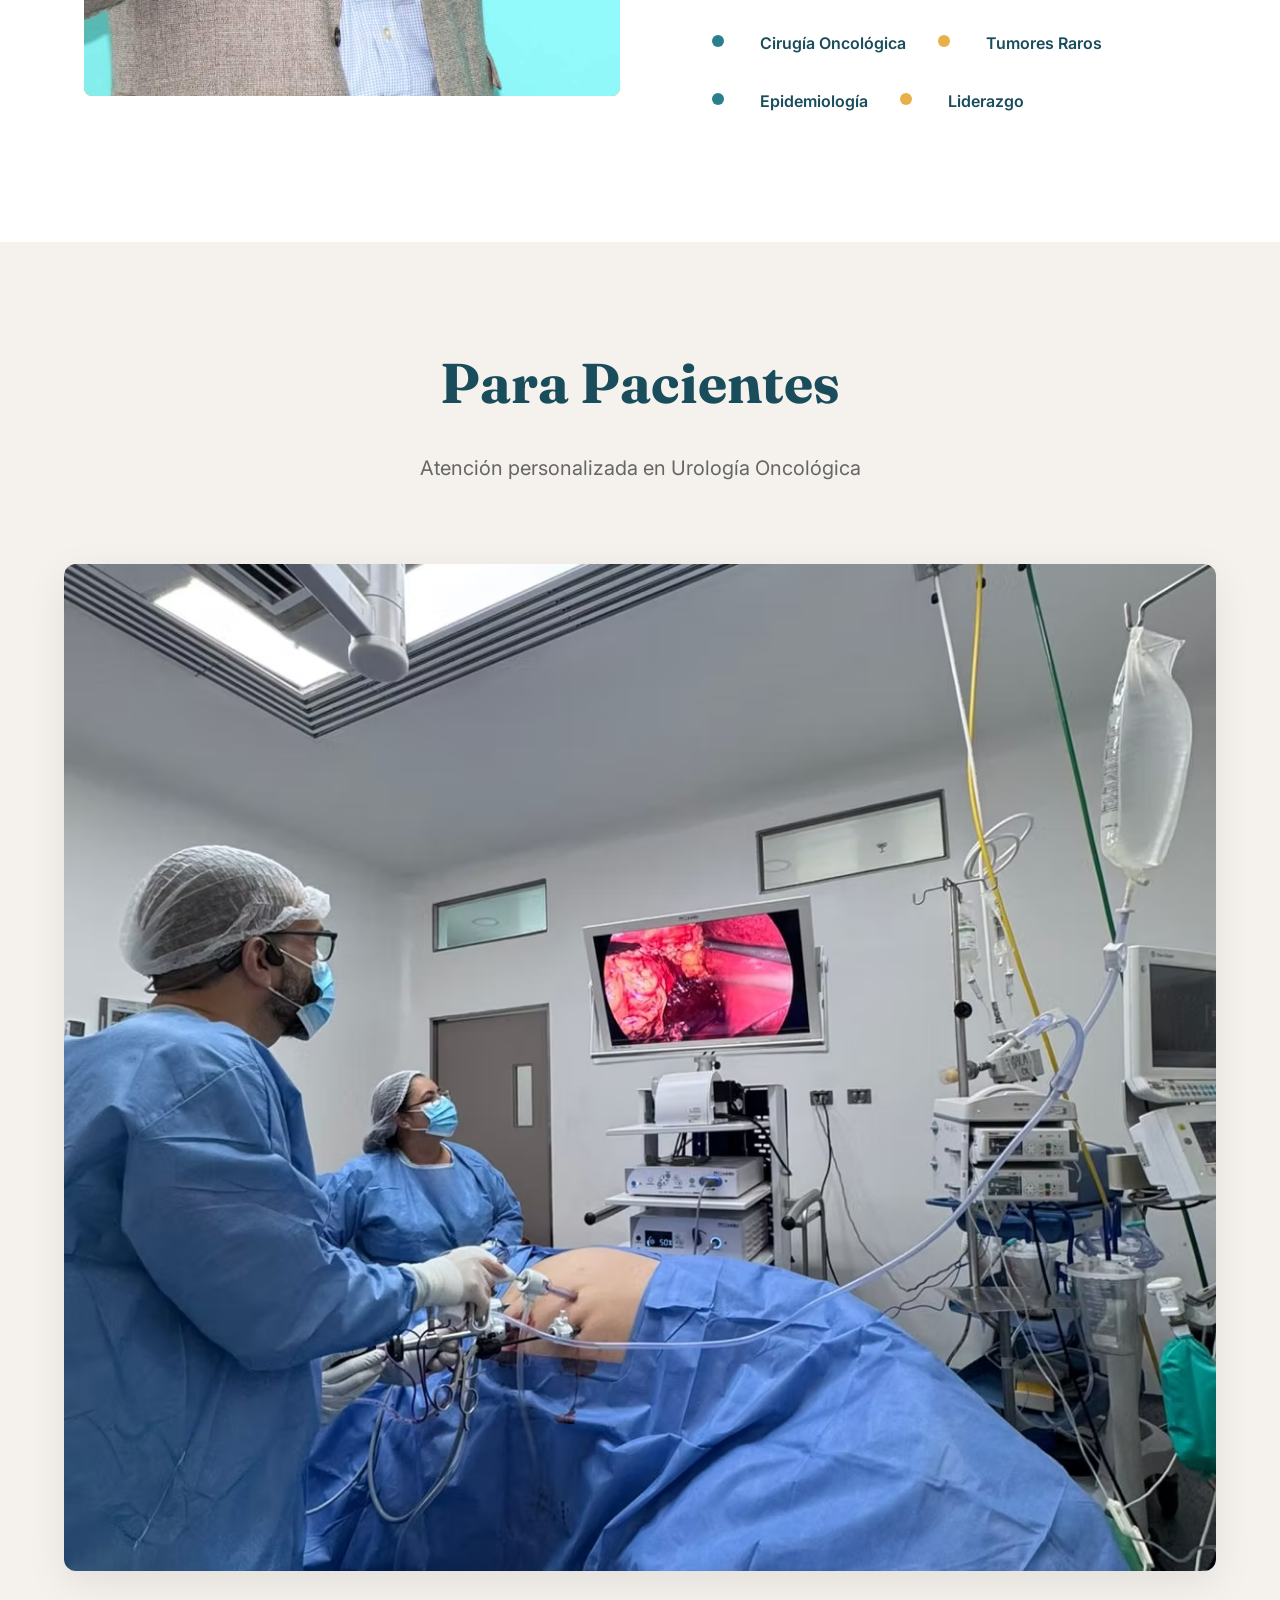
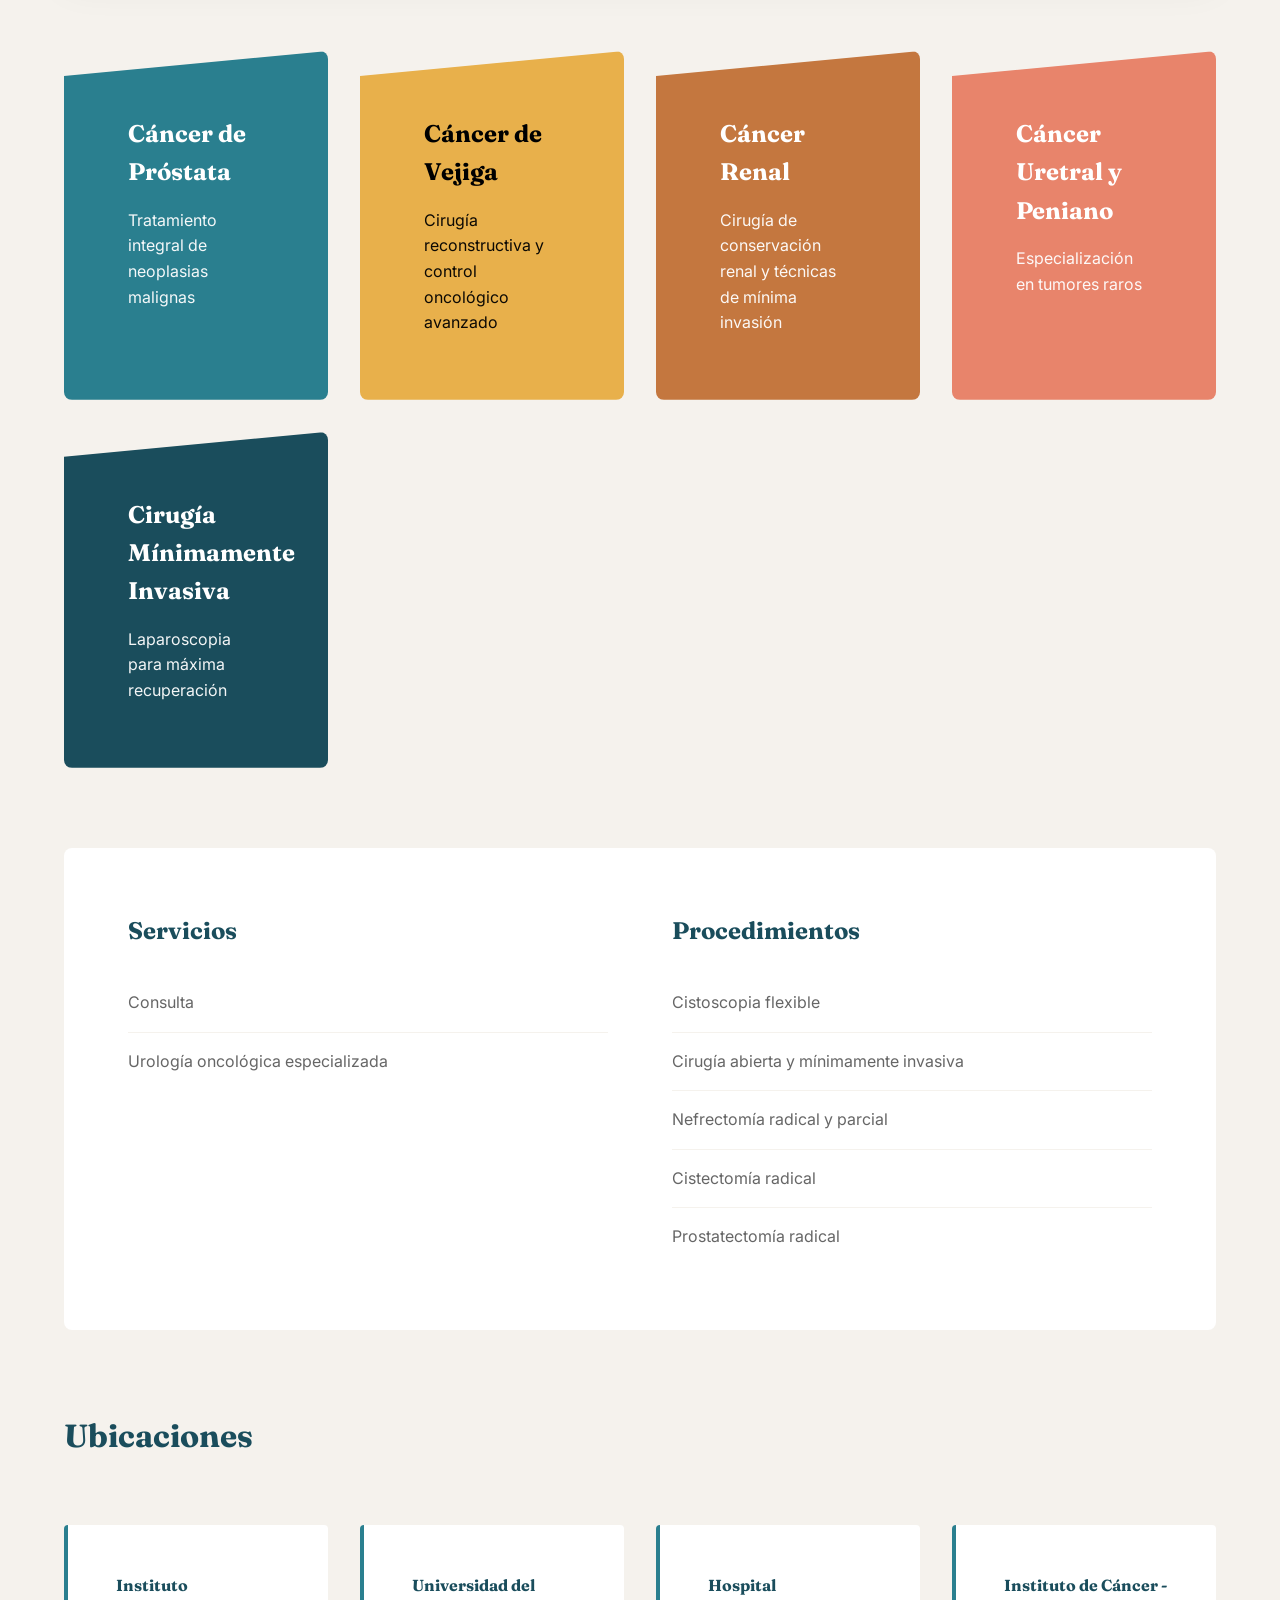
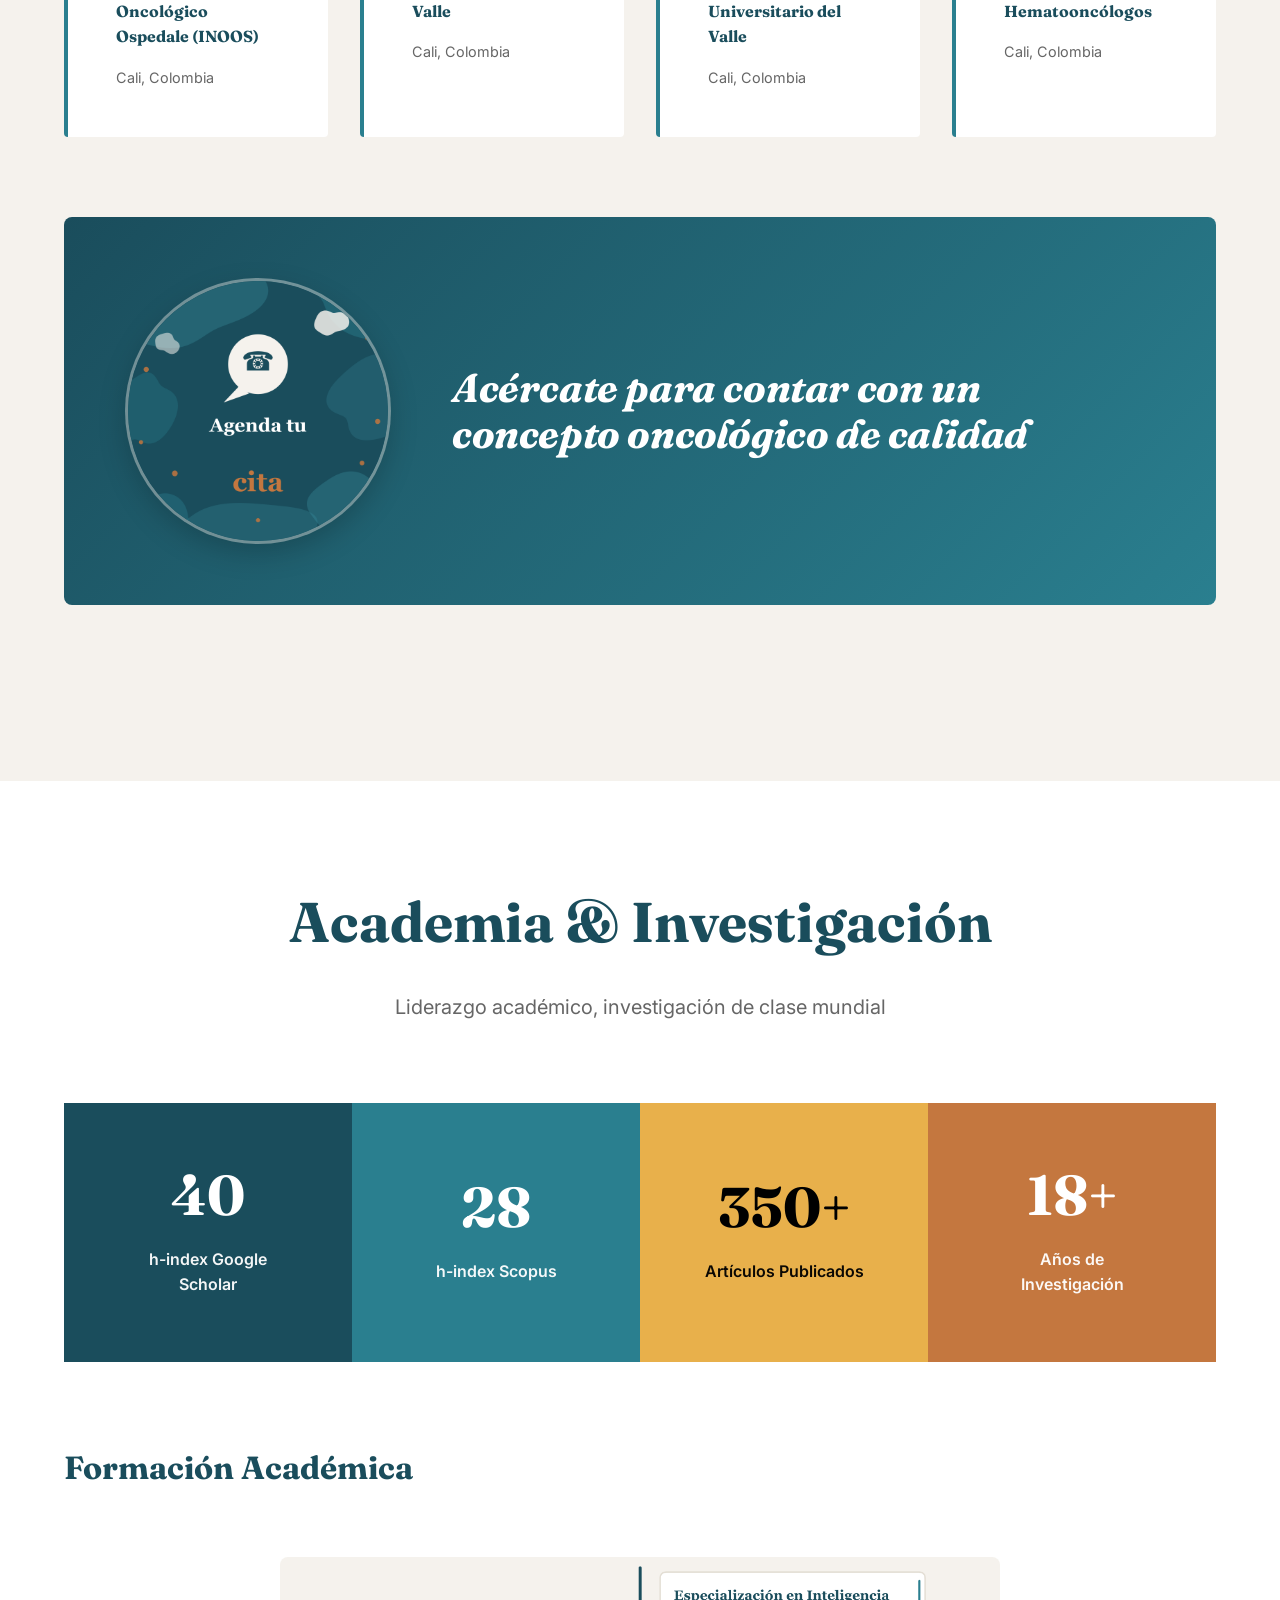
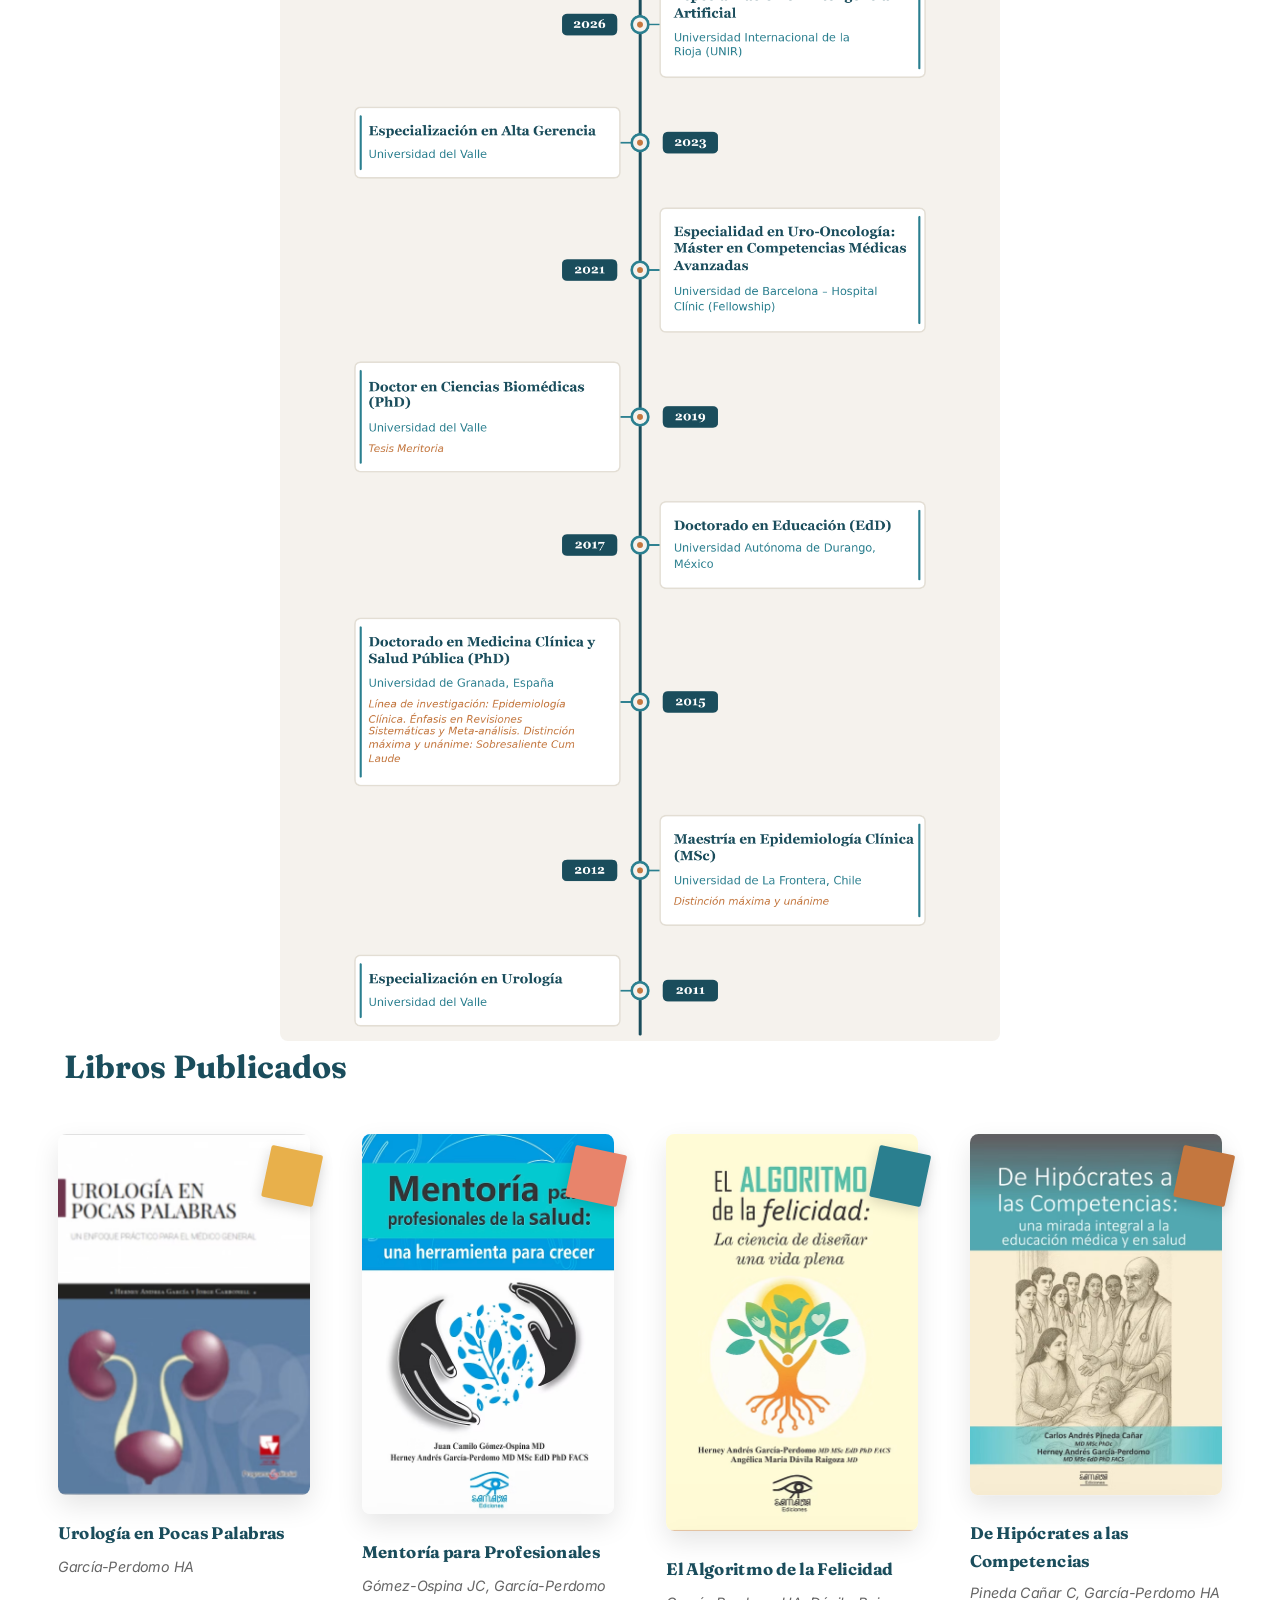
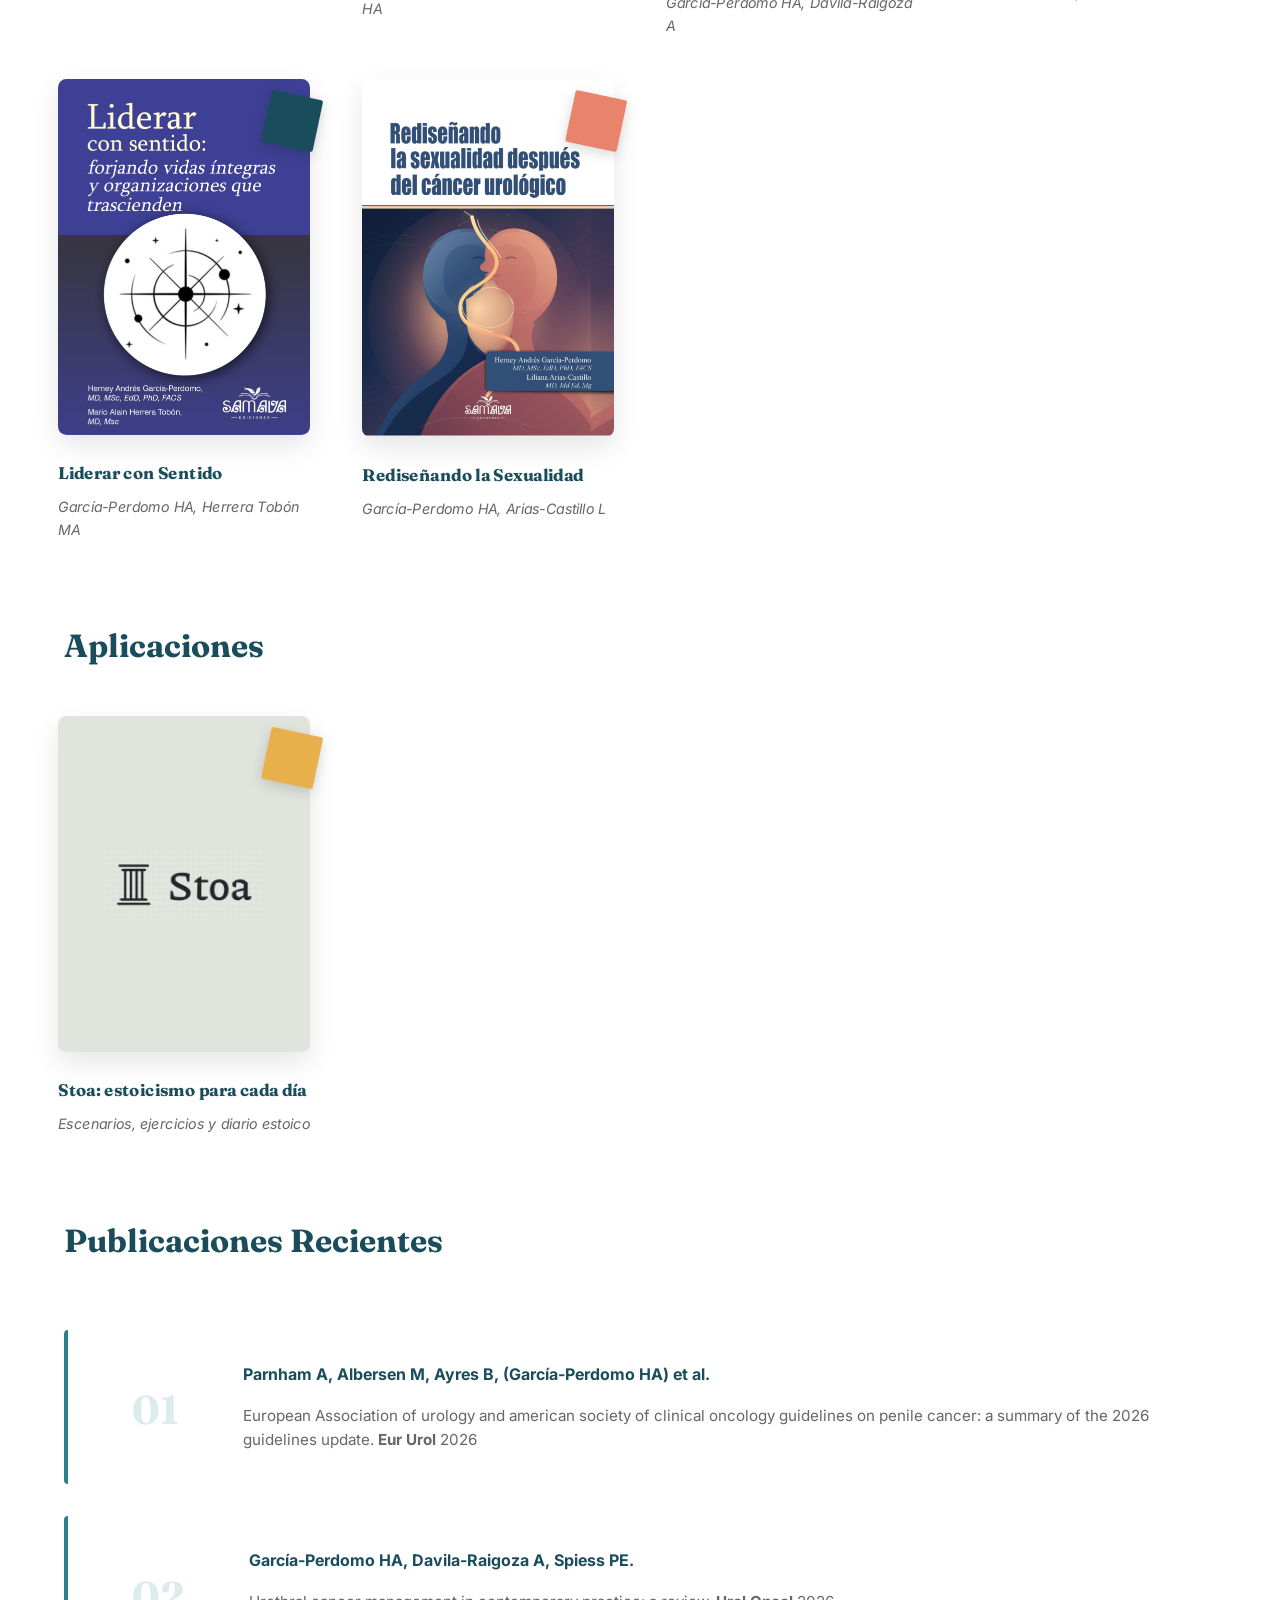
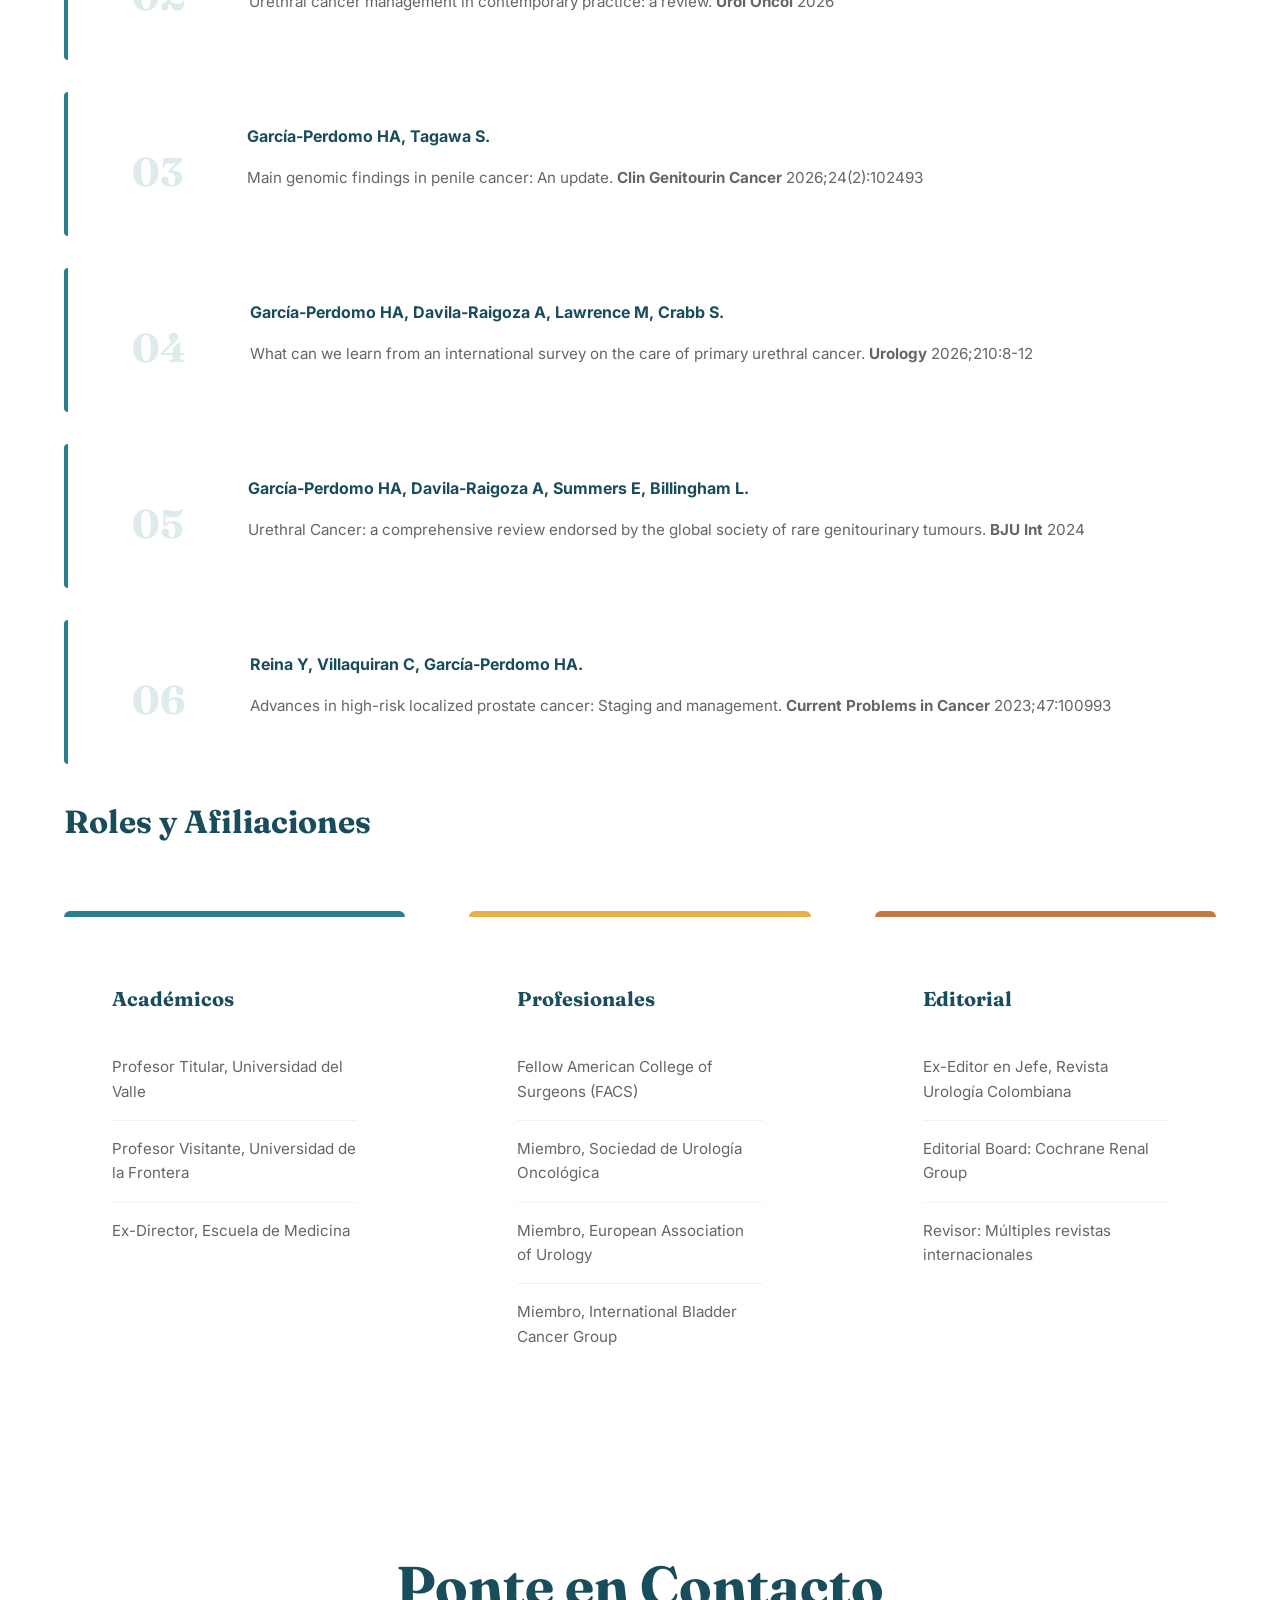
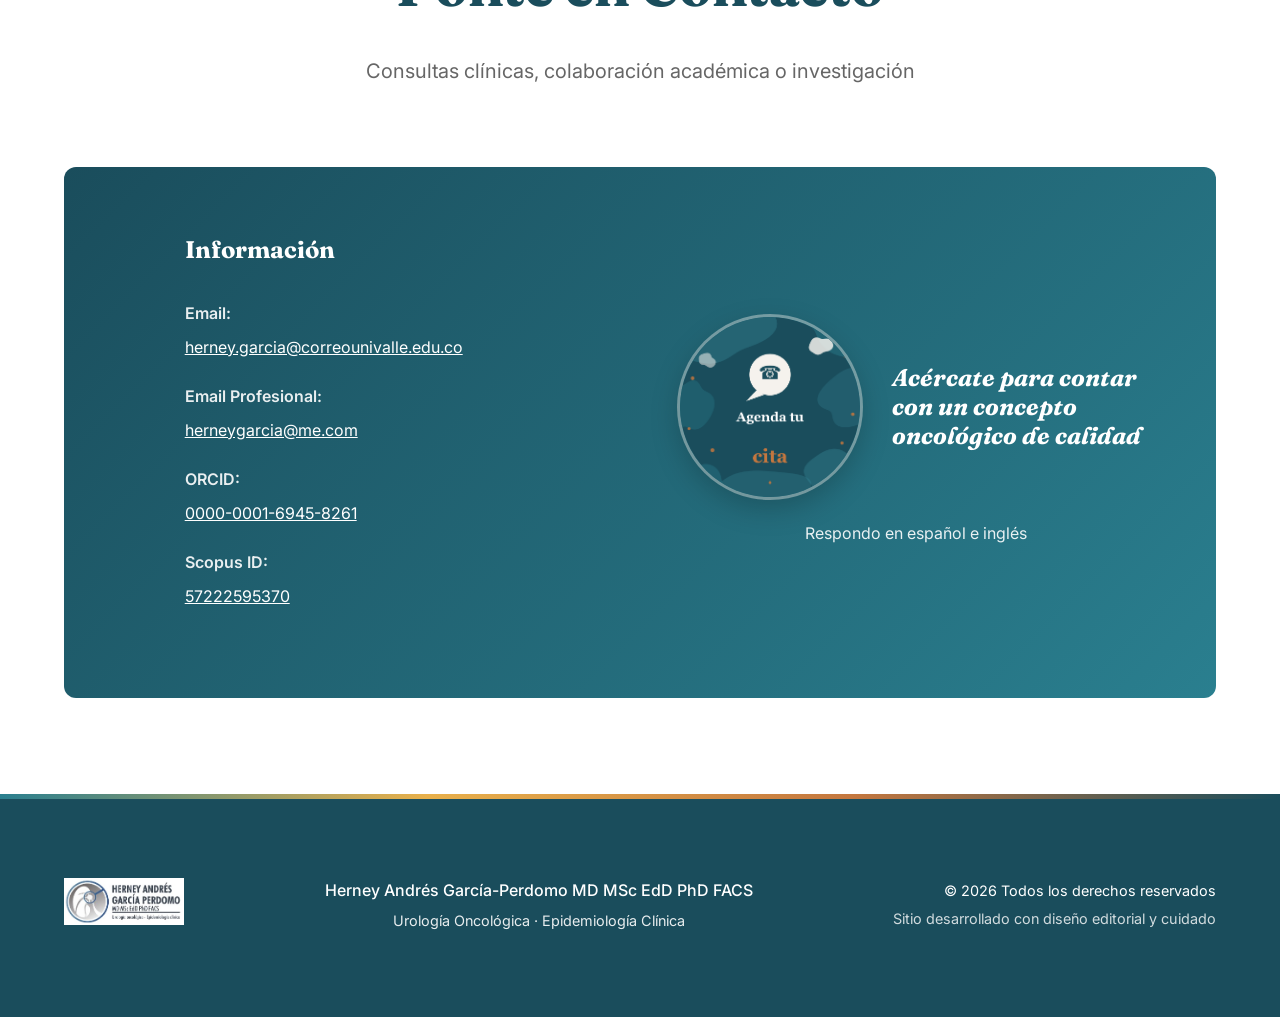
==== commit d5755f58: "Conserva el ícono del botón de correo y corrige el subtítulo de pago - Botón flotante: la etiqueta p" ====
--- a/index.html
+++ b/index.html
@@ -17,7 +17,7 @@
     href="https://fonts.googleapis.com/css2?family=Fraunces:ital,opsz,wght@0,72,600;0,72,700;1,72,700&family=Inter:wght@400;500;600&display=swap"
     rel="stylesheet">
 
-  <link rel="stylesheet" href="styles.css?v=3">
+  <link rel="stylesheet" href="styles.css?v=4">
 </head>
 
 <body lang="es">
@@ -84,8 +84,9 @@
 
     <!-- Floating Contact Button -->
     <a href="mailto:herney.garcia@correounivalle.edu.co?subject=Contacto&body=Hola%20Dr.%20García,%20me%20gustaría%20comunicarme%20contigo"
-      class="floating-whatsapp" data-es="Correo" data-en="Email" aria-label="Contact">
-      <svg width="24" height="24" viewBox="0 0 24 24" fill="none" stroke="currentColor" stroke-width="2">
+      class="floating-whatsapp">
+      <span class="sr-only" data-es="Escribir un correo" data-en="Send an email"></span>
+      <svg width="24" height="24" viewBox="0 0 24 24" fill="none" stroke="currentColor" stroke-width="2" aria-hidden="true">
         <path d="M21 15a2 2 0 0 1-2 2H7l-4 4V5a2 2 0 0 1 2-2h14a2 2 0 0 1 2 2z"></path>
       </svg>
     </a>
--- a/styles.css
+++ b/styles.css
@@ -339,6 +339,19 @@
 .btn-secondary:hover {
   background: var(--color-navy);
   color: var(--color-white);
+}
+
+/* Texto solo para lectores de pantalla */
+.sr-only {
+  position: absolute;
+  width: 1px;
+  height: 1px;
+  padding: 0;
+  margin: -1px;
+  overflow: hidden;
+  clip: rect(0, 0, 0, 0);
+  white-space: nowrap;
+  border: 0;
 }
 
 /* Floating Contact Button */
